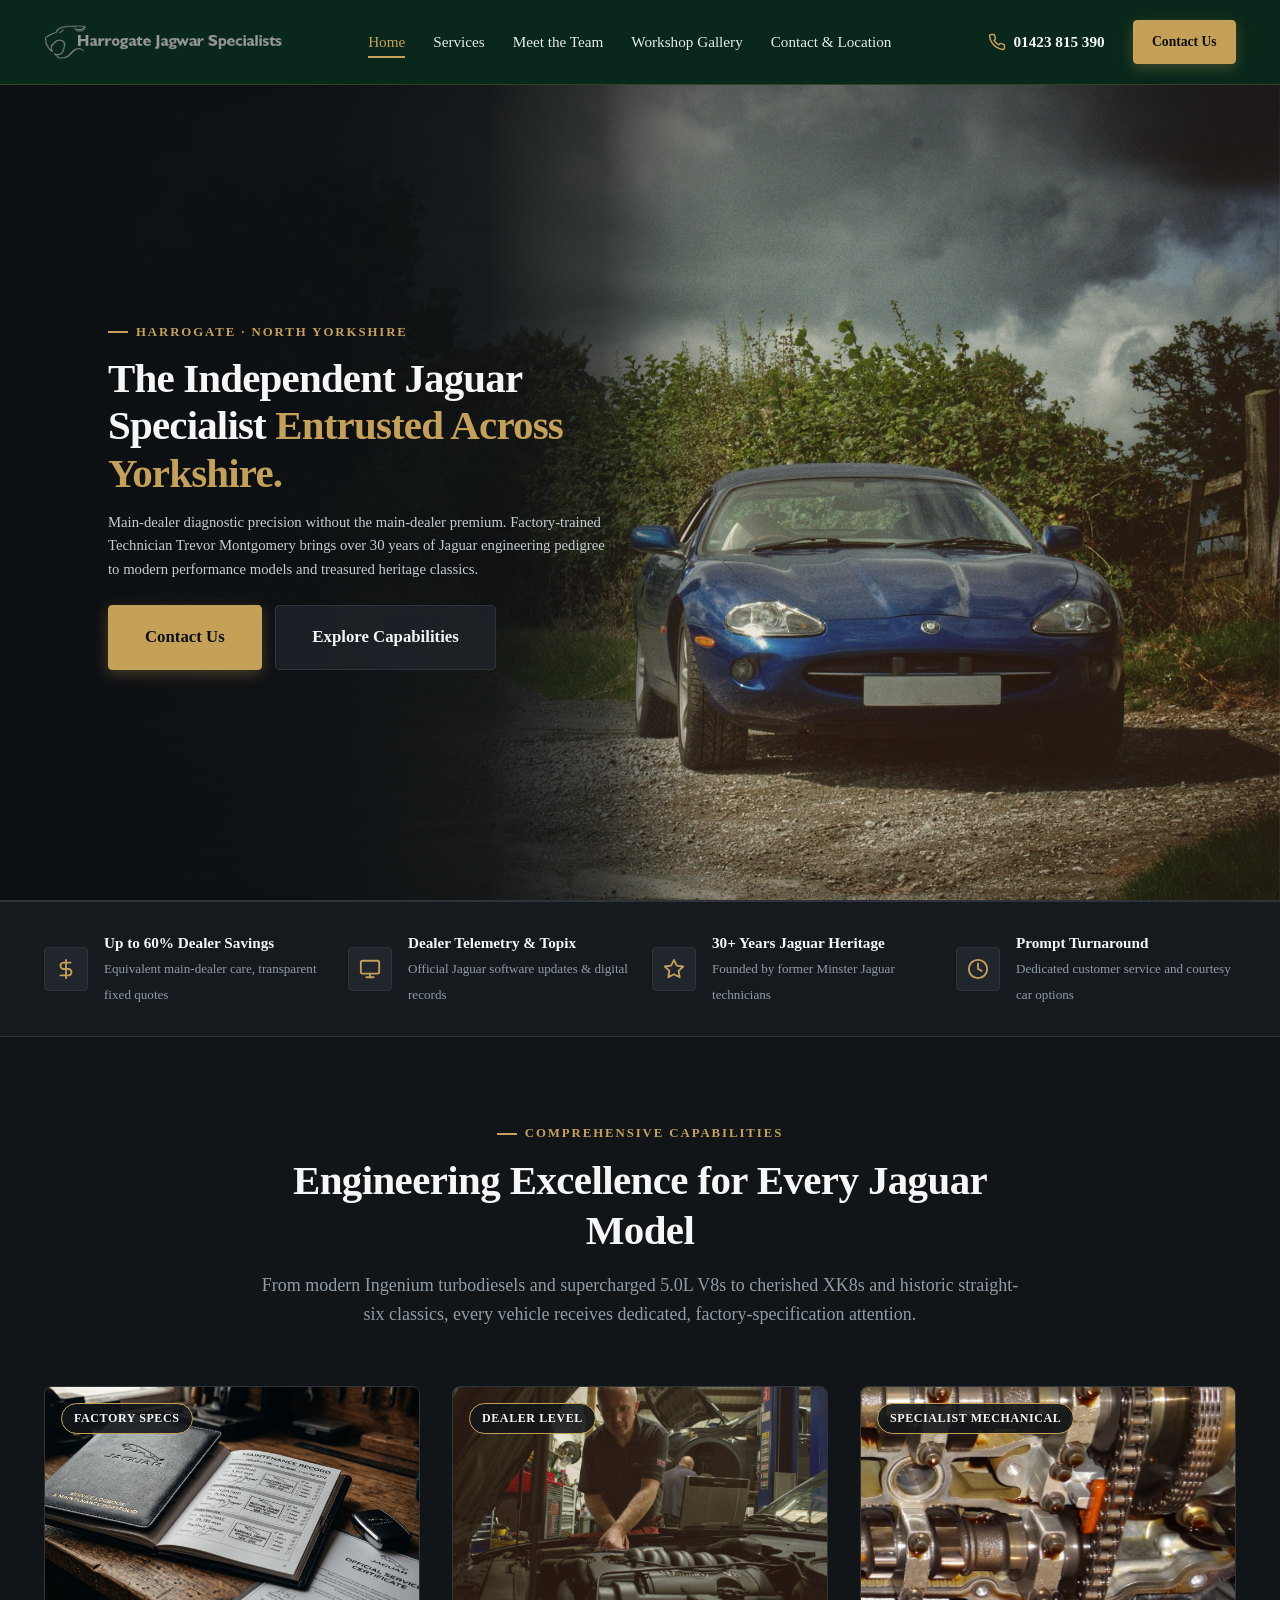
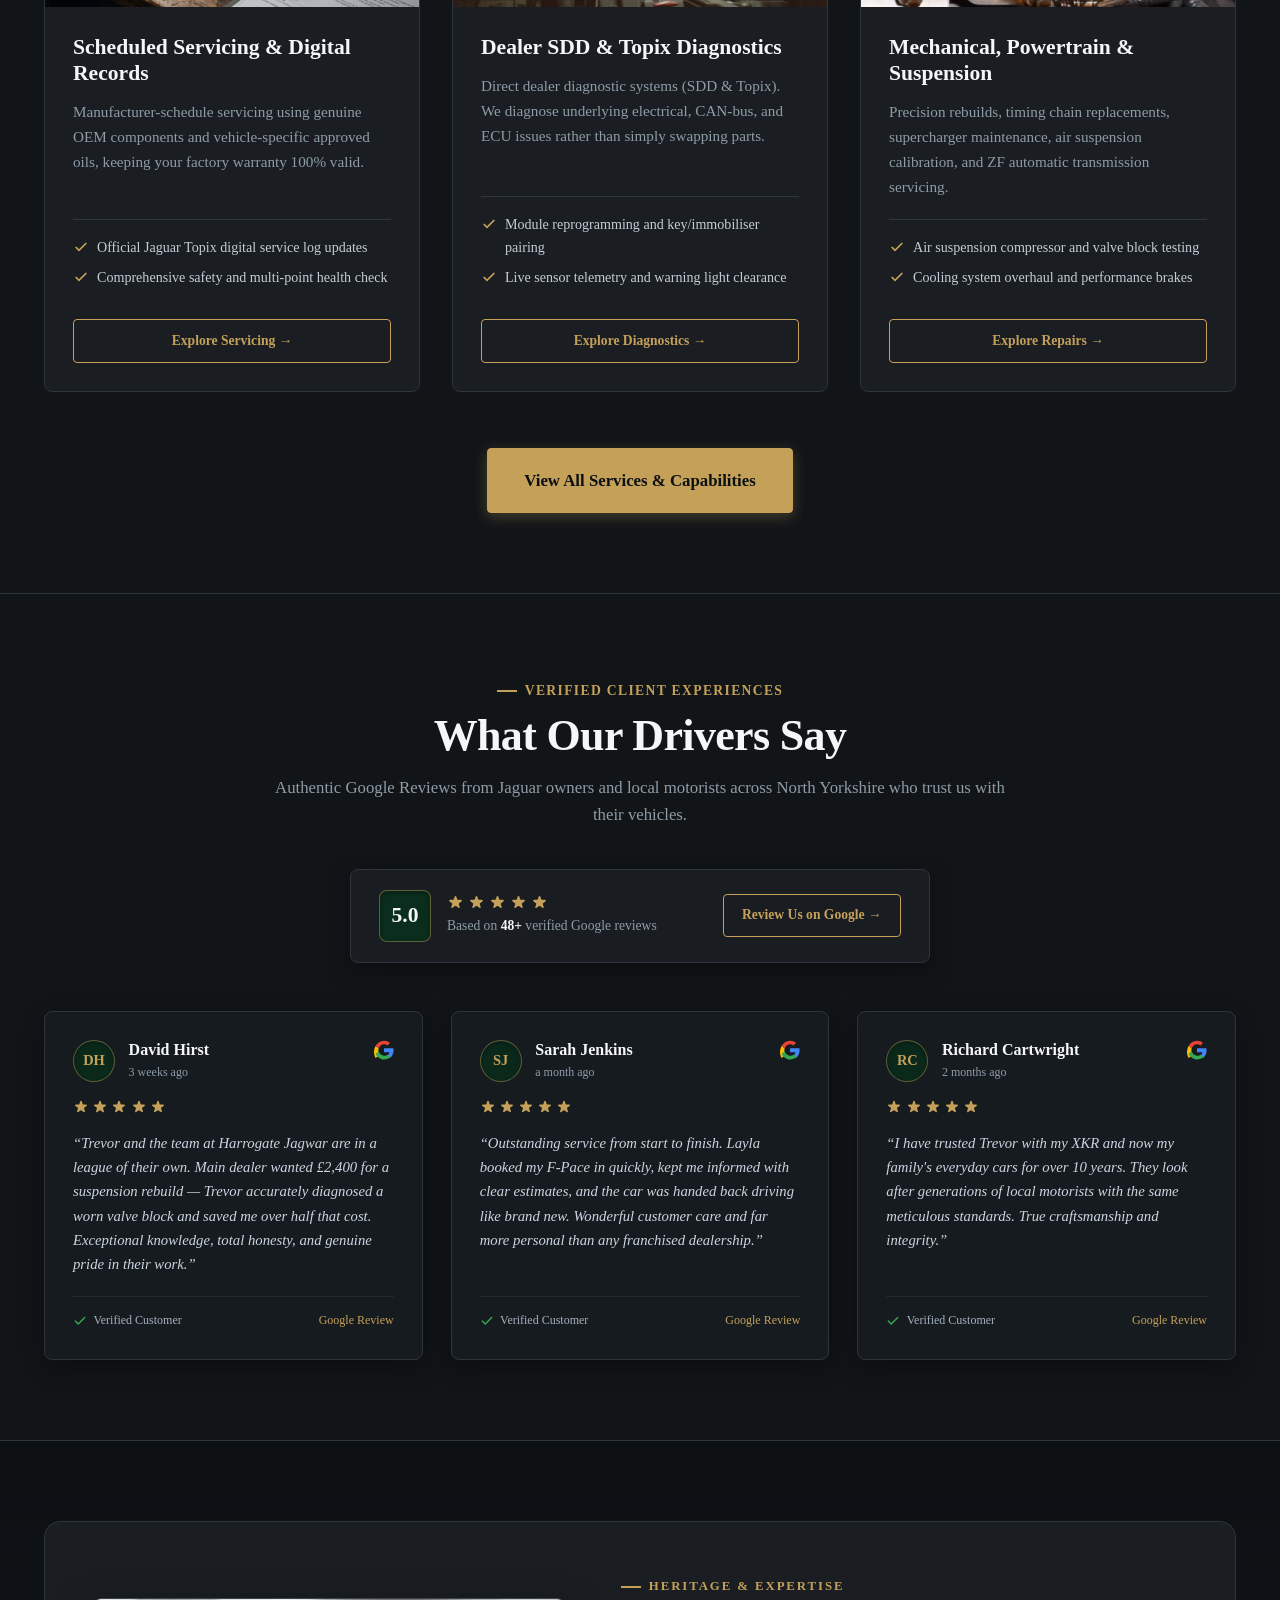
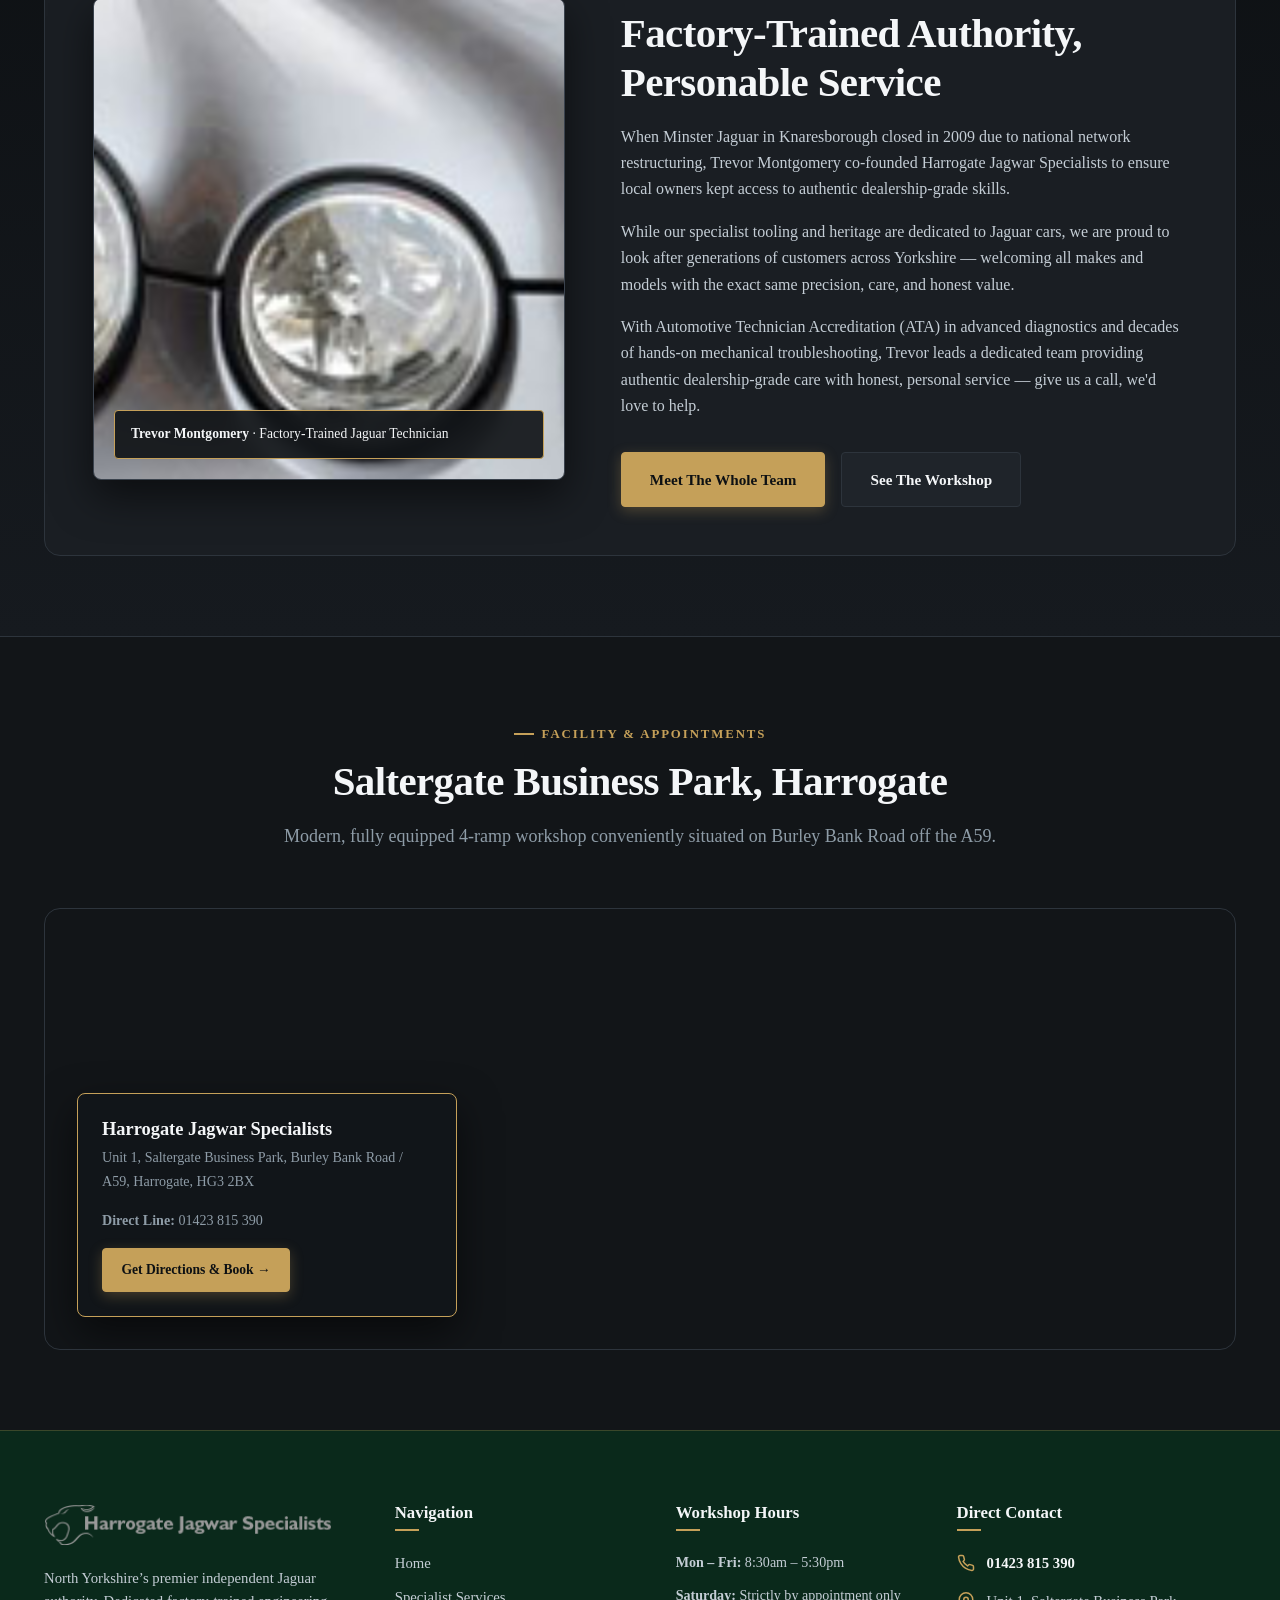
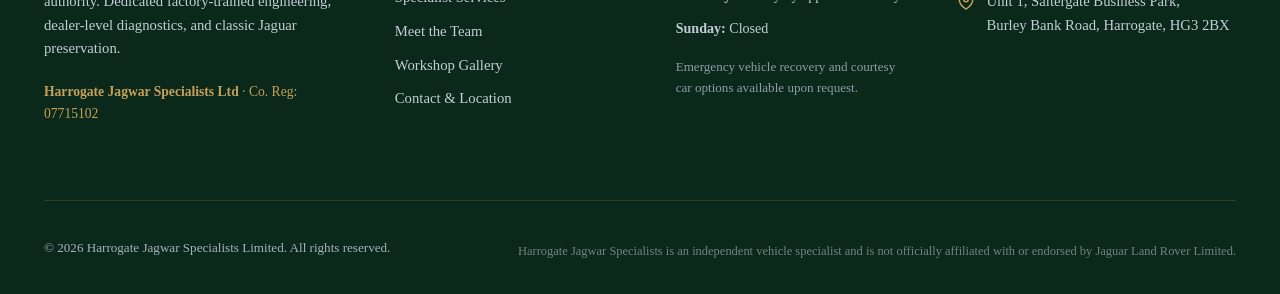
==== index.html @ 7acd46b4 "Install authentic Jaguar V8 timing assembly photograph and exclude from gallery" ====
<!DOCTYPE html>
<html lang="en">
<head>
  <meta charset="UTF-8">
  <meta name="viewport" content="width=device-width, initial-scale=1.0">
  <title>Harrogate Jagwar Specialists | Independent Jaguar Technicians</title>
  <meta name="description" content="North Yorkshire's leading independent Jaguar authority. Factory-trained Technician Trevor Montgomery offering dealer-level diagnostics, servicing, and classic preservation in Harrogate.">
  <meta name="keywords" content="Jaguar specialist Harrogate, Jaguar servicing North Yorkshire, Trevor Montgomery, Jaguar diagnostics SDD Topix, independent Jaguar garage">
  <link rel="icon" type="image/png" href="Images/favicon.png">

  <!-- OpenGraph / Social Meta -->
  <meta property="og:type" content="website">
  <meta property="og:title" content="Harrogate Jagwar Specialists | Independent Jaguar Technicians">
  <meta property="og:description" content="Main dealer precision without main dealer premiums. Factory-trained Jaguar Technician with over 30 years of engineering expertise.">
  <meta property="og:image" content="Images/Jagwar%20Hero%20Image.jpg">

  <!-- Google Fonts -->
  <link rel="preconnect" href="https://fonts.googleapis.com">
  <link rel="preconnect" href="https://fonts.gstatic.com" crossorigin>
  <link href="https://fonts.googleapis.com/css2?family=Playfair+Display:ital,wght@0,500;0,600;0,700;1,600&family=Plus+Jakarta+Sans:wght@400;500;600;700&display=swap" rel="stylesheet">

  <link rel="stylesheet" href="css/styles.css">


  <!-- Structured Data: LocalBusiness / AutoRepair -->
  <script type="application/ld+json">
  {
    "@context": "https://schema.org",
    "@type": "AutoRepair",
    "name": "Harrogate Jagwar Specialists",
    "image": "Images/logo.png",
    "telephone": "01423 815 390",
    "address": {
      "@type": "PostalAddress",
      "streetAddress": "Unit 1, Saltergate Business Park, Burley Bank Road",
      "addressLocality": "Harrogate",
      "addressRegion": "North Yorkshire",
      "postalCode": "HG3 2BX",
      "addressCountry": "GB"
    },
    "openingHoursSpecification": [
      {
        "@type": "OpeningHoursSpecification",
        "dayOfWeek": ["Monday", "Tuesday", "Wednesday", "Thursday", "Friday"],
        "opens": "08:30",
        "closes": "17:30"
      }
    ]
  }
  </script>
</head>
<body>

  <a href="#main-content" class="skip-link">Skip to main content</a>

  <!-- Sticky Header -->
  <header class="site-header">
    <div class="container header-inner">
      <a href="index.html" class="brand-logo" aria-label="Harrogate Jagwar Specialists Home">
        <img src="Images/logo.png" alt="Harrogate Jagwar Specialists">
      </a>

      <nav class="site-nav" id="site-nav" aria-label="Primary Navigation">
        <ul>
          <li><a href="index.html" class="nav-link active">Home</a></li>
          <li><a href="services.html" class="nav-link">Services</a></li>
          <li><a href="team.html" class="nav-link">Meet the Team</a></li>
          <li><a href="gallery.html" class="nav-link">Workshop Gallery</a></li>
          <li><a href="contact.html" class="nav-link">Contact &amp; Location</a></li>
        </ul>
      </nav>

      <div class="header-actions">
        <a href="tel:01423815390" class="btn-phone" aria-label="Call 01423 815 390">
          <svg viewBox="0 0 24 24" fill="none" stroke="currentColor" stroke-width="2" stroke-linecap="round" stroke-linejoin="round" aria-hidden="true"><path d="M22 16.92v3a2 2 0 0 1-2.18 2 19.79 19.79 0 0 1-8.63-3.07 19.5 19.5 0 0 1-6-6A19.79 19.79 0 0 1 2.08 4.18 2 2 0 0 1 4.06 2h3a2 2 0 0 1 2 1.72c.13.96.36 1.9.7 2.81a2 2 0 0 1-.45 2.11L8.09 9.91a16 16 0 0 0 6 6l1.27-1.27a2 2 0 0 1 2.11-.45c.91.34 1.85.57 2.81.7A2 2 0 0 1 22 16.92z"/></svg>
          <span>01423 815 390</span>
        </a>
        <a href="contact.html" class="btn btn-primary btn-sm">Contact Us</a>
        <button class="nav-toggle" id="nav-toggle" aria-label="Open navigation menu" aria-expanded="false" aria-controls="site-nav">
          <span></span><span></span><span></span>
        </button>
      </div>
    </div>
  </header>

  <main id="main-content">
    <!-- Hero Section -->
    <section class="hero">
      <div class="container hero-inner">
        <div class="hero-content">
          <p class="eyebrow">Harrogate &middot; North Yorkshire</p>
          <h1 class="hero-title">The Independent Jaguar Specialist <span>Entrusted Across Yorkshire.</span></h1>
          <p class="hero-sub">
            Main-dealer diagnostic precision without the main-dealer premium. Factory-trained Technician Trevor Montgomery brings over 30 years of Jaguar engineering pedigree to modern performance models and treasured heritage classics.
          </p>
          <div class="hero-ctas">
            <a href="contact.html" class="btn btn-primary btn-lg">Contact Us</a>
            <a href="services.html" class="btn btn-secondary btn-lg">Explore Capabilities</a>
          </div>
        </div>
      </div>
    </section>

    <!-- Trust Strip -->
    <section class="trust-strip">
      <div class="container">
        <div class="trust-grid">
          <div class="trust-item">
            <div class="trust-icon">
              <svg viewBox="0 0 24 24" fill="none" stroke="currentColor" stroke-width="2" stroke-linecap="round" stroke-linejoin="round"><path d="M12 2v20M17 5H9.5a3.5 3.5 0 0 0 0 7h5a3.5 3.5 0 0 1 0 7H6"/></svg>
            </div>
            <div class="trust-text">
              <strong>Up to 60% Dealer Savings</strong>
              <span>Equivalent main-dealer care, transparent fixed quotes</span>
            </div>
          </div>
          <div class="trust-item">
            <div class="trust-icon">
              <svg viewBox="0 0 24 24" fill="none" stroke="currentColor" stroke-width="2" stroke-linecap="round" stroke-linejoin="round"><rect x="2" y="3" width="20" height="14" rx="2" ry="2"/><line x1="8" y1="21" x2="16" y2="21"/><line x1="12" y1="17" x2="12" y2="21"/></svg>
            </div>
            <div class="trust-text">
              <strong>Dealer Telemetry &amp; Topix</strong>
              <span>Official Jaguar software updates &amp; digital records</span>
            </div>
          </div>
          <div class="trust-item">
            <div class="trust-icon">
              <svg viewBox="0 0 24 24" fill="none" stroke="currentColor" stroke-width="2" stroke-linecap="round" stroke-linejoin="round"><polygon points="12 2 15.09 8.26 22 9.27 17 14.14 18.18 21.02 12 17.77 5.82 21.02 7 14.14 2 9.27 8.91 8.26 12 2"/></svg>
            </div>
            <div class="trust-text">
              <strong>30+ Years Jaguar Heritage</strong>
              <span>Founded by former Minster Jaguar technicians</span>
            </div>
          </div>
          <div class="trust-item">
            <div class="trust-icon">
              <svg viewBox="0 0 24 24" fill="none" stroke="currentColor" stroke-width="2" stroke-linecap="round" stroke-linejoin="round"><circle cx="12" cy="12" r="10"/><polyline points="12 6 12 12 16 14"/></svg>
            </div>
            <div class="trust-text">
              <strong>Prompt Turnaround</strong>
              <span>Dedicated customer service and courtesy car options</span>
            </div>
          </div>
        </div>
      </div>
    </section>

    <!-- Services Overview Teaser -->
    <section class="section section--dark">
      <div class="container">
        <header class="section-head">
          <p class="eyebrow">Comprehensive Capabilities</p>
          <h2>Engineering Excellence for Every Jaguar Model</h2>
          <p class="section-intro">
            From modern Ingenium turbodiesels and supercharged 5.0L V8s to cherished XK8s and historic straight-six classics, every vehicle receives dedicated, factory-specification attention.
          </p>
        </header>

        <div class="services-grid">
          <article class="service-card">
            <div class="service-card-media">
              <img src="Images/scheduled-servicing.jpg" alt="Official Jaguar Service Logbook and Scheduled Maintenance Records" loading="lazy">
              <span class="service-tag">Factory Specs</span>
            </div>
            <div class="service-card-body">
              <h3>Scheduled Servicing &amp; Digital Records</h3>
              <p>Manufacturer-schedule servicing using genuine OEM components and vehicle-specific approved oils, keeping your factory warranty 100% valid.</p>
              <ul class="service-specs">
                <li><svg viewBox="0 0 24 24" fill="none" stroke="currentColor" stroke-width="2.5"><polyline points="20 6 9 17 4 12"/></svg> Official Jaguar Topix digital service log updates</li>
                <li><svg viewBox="0 0 24 24" fill="none" stroke="currentColor" stroke-width="2.5"><polyline points="20 6 9 17 4 12"/></svg> Comprehensive safety and multi-point health check</li>
              </ul>
              <a href="services.html" class="btn btn-outline-bronze btn-sm">Explore Servicing &rarr;</a>
            </div>
          </article>

          <article class="service-card">
            <div class="service-card-media">
              <img src="Images/Trevor%20bonnet%20working.jpeg" alt="Trevor Montgomery diagnosing a Jaguar under the bonnet" loading="lazy">
              <span class="service-tag">Dealer Level</span>
            </div>
            <div class="service-card-body">
              <h3>Dealer SDD &amp; Topix Diagnostics</h3>
              <p>Direct dealer diagnostic systems (SDD &amp; Topix). We diagnose underlying electrical, CAN-bus, and ECU issues rather than simply swapping parts.</p>
              <ul class="service-specs">
                <li><svg viewBox="0 0 24 24" fill="none" stroke="currentColor" stroke-width="2.5"><polyline points="20 6 9 17 4 12"/></svg> Module reprogramming and key/immobiliser pairing</li>
                <li><svg viewBox="0 0 24 24" fill="none" stroke="currentColor" stroke-width="2.5"><polyline points="20 6 9 17 4 12"/></svg> Live sensor telemetry and warning light clearance</li>
              </ul>
              <a href="services.html" class="btn btn-outline-bronze btn-sm">Explore Diagnostics &rarr;</a>
            </div>
          </article>

          <article class="service-card">
            <div class="service-card-media">
              <img src="Images/timing-chains.jpg" alt="Jaguar V8 camshafts, secondary timing chain and tensioner overhaul" loading="lazy">
              <span class="service-tag">Specialist Mechanical</span>
            </div>
            <div class="service-card-body">
              <h3>Mechanical, Powertrain &amp; Suspension</h3>
              <p>Precision rebuilds, timing chain replacements, supercharger maintenance, air suspension calibration, and ZF automatic transmission servicing.</p>
              <ul class="service-specs">
                <li><svg viewBox="0 0 24 24" fill="none" stroke="currentColor" stroke-width="2.5"><polyline points="20 6 9 17 4 12"/></svg> Air suspension compressor and valve block testing</li>
                <li><svg viewBox="0 0 24 24" fill="none" stroke="currentColor" stroke-width="2.5"><polyline points="20 6 9 17 4 12"/></svg> Cooling system overhaul and performance brakes</li>
              </ul>
              <a href="services.html" class="btn btn-outline-bronze btn-sm">Explore Repairs &rarr;</a>
            </div>
          </article>
        </div>

        <div style="text-align: center; margin-top: 3.5rem;">
          <a href="services.html" class="btn btn-primary btn-lg">View All Services &amp; Capabilities</a>
        </div>
      </div>
    </section>

    <!-- Google Reviews Testimonials Section -->
    <section class="section section--dark" id="testimonials" data-reviews-section style="border-top: 1px solid var(--color-charcoal-border);">
      <div class="container">
        <header class="section-head text-center" style="max-width: 760px; margin: 0 auto 2.5rem; text-align: center;">
          <p class="eyebrow" style="color: var(--color-bronze); text-transform: uppercase; font-size: 0.85rem; letter-spacing: 0.1em; margin-bottom: 0.5rem;">Verified Client Experiences</p>
          <h2 style="font-size: clamp(2rem, 3.5vw, 2.75rem); color: var(--color-parchment); margin-bottom: 0.75rem;">What Our Drivers Say</h2>
          <p class="section-intro" style="color: var(--color-muted-text); font-size: 1.05rem; line-height: 1.6; margin: 0 auto;">
            Authentic Google Reviews from Jaguar owners and local motorists across North Yorkshire who trust us with their vehicles.
          </p>
        </header>

        <!-- Google Overall Rating Summary Badge -->
        <div class="reviews-summary-badge">
          <div class="reviews-summary-left">
            <div class="reviews-rating-value">
              5.0
            </div>
            <div class="reviews-summary-details">
              <div class="reviews-header-stars">
                <svg class="reviews-star-icon" viewBox="0 0 20 20" aria-hidden="true"><path d="M9.049 2.927c.3-.921 1.603-.921 1.902 0l1.07 3.292a1 1 0 00.95.69h3.462c.969 0 1.371 1.24.588 1.81l-2.8 2.034a1 1 0 00-.364 1.118l1.07 3.292c.3.921-.755 1.688-1.54 1.118l-2.8-2.034a1 1 0 00-1.175 0l-2.8 2.034c-.784.57-1.838-.197-1.539-1.118l1.07-3.292a1 1 0 00-.364-1.118L2.98 8.72c-.783-.57-.38-1.81.588-1.81h3.461a1 1 0 00.951-.69l1.07-3.292z"/></svg>
                <svg class="reviews-star-icon" viewBox="0 0 20 20" aria-hidden="true"><path d="M9.049 2.927c.3-.921 1.603-.921 1.902 0l1.07 3.292a1 1 0 00.95.69h3.462c.969 0 1.371 1.24.588 1.81l-2.8 2.034a1 1 0 00-.364 1.118l1.07 3.292c.3.921-.755 1.688-1.54 1.118l-2.8-2.034a1 1 0 00-1.175 0l-2.8 2.034c-.784.57-1.838-.197-1.539-1.118l1.07-3.292a1 1 0 00-.364-1.118L2.98 8.72c-.783-.57-.38-1.81.588-1.81h3.461a1 1 0 00.951-.69l1.07-3.292z"/></svg>
                <svg class="reviews-star-icon" viewBox="0 0 20 20" aria-hidden="true"><path d="M9.049 2.927c.3-.921 1.603-.921 1.902 0l1.07 3.292a1 1 0 00.95.69h3.462c.969 0 1.371 1.24.588 1.81l-2.8 2.034a1 1 0 00-.364 1.118l1.07 3.292c.3.921-.755 1.688-1.54 1.118l-2.8-2.034a1 1 0 00-1.175 0l-2.8 2.034c-.784.57-1.838-.197-1.539-1.118l1.07-3.292a1 1 0 00-.364-1.118L2.98 8.72c-.783-.57-.38-1.81.588-1.81h3.461a1 1 0 00.951-.69l1.07-3.292z"/></svg>
                <svg class="reviews-star-icon" viewBox="0 0 20 20" aria-hidden="true"><path d="M9.049 2.927c.3-.921 1.603-.921 1.902 0l1.07 3.292a1 1 0 00.95.69h3.462c.969 0 1.371 1.24.588 1.81l-2.8 2.034a1 1 0 00-.364 1.118l1.07 3.292c.3.921-.755 1.688-1.54 1.118l-2.8-2.034a1 1 0 00-1.175 0l-2.8 2.034c-.784.57-1.838-.197-1.539-1.118l1.07-3.292a1 1 0 00-.364-1.118L2.98 8.72c-.783-.57-.38-1.81.588-1.81h3.461a1 1 0 00.951-.69l1.07-3.292z"/></svg>
                <svg class="reviews-star-icon" viewBox="0 0 20 20" aria-hidden="true"><path d="M9.049 2.927c.3-.921 1.603-.921 1.902 0l1.07 3.292a1 1 0 00.95.69h3.462c.969 0 1.371 1.24.588 1.81l-2.8 2.034a1 1 0 00-.364 1.118l1.07 3.292c.3.921-.755 1.688-1.54 1.118l-2.8-2.034a1 1 0 00-1.175 0l-2.8 2.034c-.784.57-1.838-.197-1.539-1.118l1.07-3.292a1 1 0 00-.364-1.118L2.98 8.72c-.783-.57-.38-1.81.588-1.81h3.461a1 1 0 00.951-.69l1.07-3.292z"/></svg>
              </div>
              <p class="reviews-summary-text">
                Based on <strong class="reviews-total-count">48+</strong> verified Google reviews
              </p>
            </div>
          </div>
          <a href="https://maps.google.com/?q=Harrogate+Jagwar+Specialists+HG3+2BX" target="_blank" rel="noopener noreferrer" class="btn btn-outline-bronze btn-sm reviews-place-link">
            Review Us on Google &rarr;
          </a>
        </div>

        <!-- Responsive Card Grid: 1 col mobile, 2 cols tablet, 3 cols desktop -->
        <div class="reviews-cards-grid">
          <!-- Card 1 -->
          <article class="review-card">
            <div>
              <div class="review-card-top">
                <div class="review-author-info">
                  <div class="review-avatar">DH</div>
                  <div>
                    <h4 class="review-author-name">David Hirst</h4>
                    <p class="review-date">3 weeks ago</p>
                  </div>
                </div>
                <div class="review-google-badge" title="Verified Google Review">
                  <svg viewBox="0 0 24 24" aria-hidden="true">
                    <path fill="#EA4335" d="M12 5c1.6 0 3 .6 4.1 1.7l3.1-3.1C17.3 1.8 14.8 1 12 1 7.5 1 3.7 3.6 1.9 7.3l3.7 2.9C6.5 7.3 9 5 12 5z"/>
                    <path fill="#4285F4" d="M23.5 12.3c0-.8-.1-1.6-.2-2.3H12v4.6h6.5c-.3 1.5-1.1 2.8-2.4 3.7l3.7 2.9c2.2-2 3.7-5 3.7-8.9z"/>
                    <path fill="#FBBC05" d="M5.6 14.8c-.2-.7-.4-1.5-.4-2.3 0-.8.2-1.6.4-2.3L1.9 7.3C.7 9.7 0 12 0 14.5s.7 4.8 1.9 7.2l3.7-2.9z"/>
                    <path fill="#34A853" d="M12 23.5c3.2 0 6-1.1 8-3l-3.7-2.9c-1.1.7-2.5 1.2-4.3 1.2-3 0-5.5-2.3-6.4-5.2L1.9 16.5C3.7 20.2 7.5 23.5 12 23.5z"/>
                  </svg>
                </div>
              </div>
              <div class="review-card-stars" aria-label="5 out of 5 stars">
                <svg class="reviews-star-icon" viewBox="0 0 20 20" aria-hidden="true"><path d="M9.049 2.927c.3-.921 1.603-.921 1.902 0l1.07 3.292a1 1 0 00.95.69h3.462c.969 0 1.371 1.24.588 1.81l-2.8 2.034a1 1 0 00-.364 1.118l1.07 3.292c.3.921-.755 1.688-1.54 1.118l-2.8-2.034a1 1 0 00-1.175 0l-2.8 2.034c-.784.57-1.838-.197-1.539-1.118l1.07-3.292a1 1 0 00-.364-1.118L2.98 8.72c-.783-.57-.38-1.81.588-1.81h3.461a1 1 0 00.951-.69l1.07-3.292z"/></svg>
                <svg class="reviews-star-icon" viewBox="0 0 20 20" aria-hidden="true"><path d="M9.049 2.927c.3-.921 1.603-.921 1.902 0l1.07 3.292a1 1 0 00.95.69h3.462c.969 0 1.371 1.24.588 1.81l-2.8 2.034a1 1 0 00-.364 1.118l1.07 3.292c.3.921-.755 1.688-1.54 1.118l-2.8-2.034a1 1 0 00-1.175 0l-2.8 2.034c-.784.57-1.838-.197-1.539-1.118l1.07-3.292a1 1 0 00-.364-1.118L2.98 8.72c-.783-.57-.38-1.81.588-1.81h3.461a1 1 0 00.951-.69l1.07-3.292z"/></svg>
                <svg class="reviews-star-icon" viewBox="0 0 20 20" aria-hidden="true"><path d="M9.049 2.927c.3-.921 1.603-.921 1.902 0l1.07 3.292a1 1 0 00.95.69h3.462c.969 0 1.371 1.24.588 1.81l-2.8 2.034a1 1 0 00-.364 1.118l1.07 3.292c.3.921-.755 1.688-1.54 1.118l-2.8-2.034a1 1 0 00-1.175 0l-2.8 2.034c-.784.57-1.838-.197-1.539-1.118l1.07-3.292a1 1 0 00-.364-1.118L2.98 8.72c-.783-.57-.38-1.81.588-1.81h3.461a1 1 0 00.951-.69l1.07-3.292z"/></svg>
                <svg class="reviews-star-icon" viewBox="0 0 20 20" aria-hidden="true"><path d="M9.049 2.927c.3-.921 1.603-.921 1.902 0l1.07 3.292a1 1 0 00.95.69h3.462c.969 0 1.371 1.24.588 1.81l-2.8 2.034a1 1 0 00-.364 1.118l1.07 3.292c.3.921-.755 1.688-1.54 1.118l-2.8-2.034a1 1 0 00-1.175 0l-2.8 2.034c-.784.57-1.838-.197-1.539-1.118l1.07-3.292a1 1 0 00-.364-1.118L2.98 8.72c-.783-.57-.38-1.81.588-1.81h3.461a1 1 0 00.951-.69l1.07-3.292z"/></svg>
                <svg class="reviews-star-icon" viewBox="0 0 20 20" aria-hidden="true"><path d="M9.049 2.927c.3-.921 1.603-.921 1.902 0l1.07 3.292a1 1 0 00.95.69h3.462c.969 0 1.371 1.24.588 1.81l-2.8 2.034a1 1 0 00-.364 1.118l1.07 3.292c.3.921-.755 1.688-1.54 1.118l-2.8-2.034a1 1 0 00-1.175 0l-2.8 2.034c-.784.57-1.838-.197-1.539-1.118l1.07-3.292a1 1 0 00-.364-1.118L2.98 8.72c-.783-.57-.38-1.81.588-1.81h3.461a1 1 0 00.951-.69l1.07-3.292z"/></svg>
              </div>
              <p class="review-text">
                &ldquo;Trevor and the team at Harrogate Jagwar are in a league of their own. Main dealer wanted &pound;2,400 for a suspension rebuild &mdash; Trevor accurately diagnosed a worn valve block and saved me over half that cost. Exceptional knowledge, total honesty, and genuine pride in their work.&rdquo;
              </p>
            </div>
            <div class="review-card-footer">
              <span class="review-verified-badge">
                <svg viewBox="0 0 24 24" fill="none" stroke="currentColor" aria-hidden="true"><polyline points="20 6 9 17 4 12" stroke-width="2.5" stroke-linecap="round" stroke-linejoin="round"/></svg>
                Verified Customer
              </span>
              <span class="review-source-tag">Google Review</span>
            </div>
          </article>

          <!-- Card 2 -->
          <article class="review-card">
            <div>
              <div class="review-card-top">
                <div class="review-author-info">
                  <div class="review-avatar">SJ</div>
                  <div>
                    <h4 class="review-author-name">Sarah Jenkins</h4>
                    <p class="review-date">a month ago</p>
                  </div>
                </div>
                <div class="review-google-badge" title="Verified Google Review">
                  <svg viewBox="0 0 24 24" aria-hidden="true">
                    <path fill="#EA4335" d="M12 5c1.6 0 3 .6 4.1 1.7l3.1-3.1C17.3 1.8 14.8 1 12 1 7.5 1 3.7 3.6 1.9 7.3l3.7 2.9C6.5 7.3 9 5 12 5z"/>
                    <path fill="#4285F4" d="M23.5 12.3c0-.8-.1-1.6-.2-2.3H12v4.6h6.5c-.3 1.5-1.1 2.8-2.4 3.7l3.7 2.9c2.2-2 3.7-5 3.7-8.9z"/>
                    <path fill="#FBBC05" d="M5.6 14.8c-.2-.7-.4-1.5-.4-2.3 0-.8.2-1.6.4-2.3L1.9 7.3C.7 9.7 0 12 0 14.5s.7 4.8 1.9 7.2l3.7-2.9z"/>
                    <path fill="#34A853" d="M12 23.5c3.2 0 6-1.1 8-3l-3.7-2.9c-1.1.7-2.5 1.2-4.3 1.2-3 0-5.5-2.3-6.4-5.2L1.9 16.5C3.7 20.2 7.5 23.5 12 23.5z"/>
                  </svg>
                </div>
              </div>
              <div class="review-card-stars" aria-label="5 out of 5 stars">
                <svg class="reviews-star-icon" viewBox="0 0 20 20" aria-hidden="true"><path d="M9.049 2.927c.3-.921 1.603-.921 1.902 0l1.07 3.292a1 1 0 00.95.69h3.462c.969 0 1.371 1.24.588 1.81l-2.8 2.034a1 1 0 00-.364 1.118l1.07 3.292c.3.921-.755 1.688-1.54 1.118l-2.8-2.034a1 1 0 00-1.175 0l-2.8 2.034c-.784.57-1.838-.197-1.539-1.118l1.07-3.292a1 1 0 00-.364-1.118L2.98 8.72c-.783-.57-.38-1.81.588-1.81h3.461a1 1 0 00.951-.69l1.07-3.292z"/></svg>
                <svg class="reviews-star-icon" viewBox="0 0 20 20" aria-hidden="true"><path d="M9.049 2.927c.3-.921 1.603-.921 1.902 0l1.07 3.292a1 1 0 00.95.69h3.462c.969 0 1.371 1.24.588 1.81l-2.8 2.034a1 1 0 00-.364 1.118l1.07 3.292c.3.921-.755 1.688-1.54 1.118l-2.8-2.034a1 1 0 00-1.175 0l-2.8 2.034c-.784.57-1.838-.197-1.539-1.118l1.07-3.292a1 1 0 00-.364-1.118L2.98 8.72c-.783-.57-.38-1.81.588-1.81h3.461a1 1 0 00.951-.69l1.07-3.292z"/></svg>
                <svg class="reviews-star-icon" viewBox="0 0 20 20" aria-hidden="true"><path d="M9.049 2.927c.3-.921 1.603-.921 1.902 0l1.07 3.292a1 1 0 00.95.69h3.462c.969 0 1.371 1.24.588 1.81l-2.8 2.034a1 1 0 00-.364 1.118l1.07 3.292c.3.921-.755 1.688-1.54 1.118l-2.8-2.034a1 1 0 00-1.175 0l-2.8 2.034c-.784.57-1.838-.197-1.539-1.118l1.07-3.292a1 1 0 00-.364-1.118L2.98 8.72c-.783-.57-.38-1.81.588-1.81h3.461a1 1 0 00.951-.69l1.07-3.292z"/></svg>
                <svg class="reviews-star-icon" viewBox="0 0 20 20" aria-hidden="true"><path d="M9.049 2.927c.3-.921 1.603-.921 1.902 0l1.07 3.292a1 1 0 00.95.69h3.462c.969 0 1.371 1.24.588 1.81l-2.8 2.034a1 1 0 00-.364 1.118l1.07 3.292c.3.921-.755 1.688-1.54 1.118l-2.8-2.034a1 1 0 00-1.175 0l-2.8 2.034c-.784.57-1.838-.197-1.539-1.118l1.07-3.292a1 1 0 00-.364-1.118L2.98 8.72c-.783-.57-.38-1.81.588-1.81h3.461a1 1 0 00.951-.69l1.07-3.292z"/></svg>
                <svg class="reviews-star-icon" viewBox="0 0 20 20" aria-hidden="true"><path d="M9.049 2.927c.3-.921 1.603-.921 1.902 0l1.07 3.292a1 1 0 00.95.69h3.462c.969 0 1.371 1.24.588 1.81l-2.8 2.034a1 1 0 00-.364 1.118l1.07 3.292c.3.921-.755 1.688-1.54 1.118l-2.8-2.034a1 1 0 00-1.175 0l-2.8 2.034c-.784.57-1.838-.197-1.539-1.118l1.07-3.292a1 1 0 00-.364-1.118L2.98 8.72c-.783-.57-.38-1.81.588-1.81h3.461a1 1 0 00.951-.69l1.07-3.292z"/></svg>
              </div>
              <p class="review-text">
                &ldquo;Outstanding service from start to finish. Layla booked my F-Pace in quickly, kept me informed with clear estimates, and the car was handed back driving like brand new. Wonderful customer care and far more personal than any franchised dealership.&rdquo;
              </p>
            </div>
            <div class="review-card-footer">
              <span class="review-verified-badge">
                <svg viewBox="0 0 24 24" fill="none" stroke="currentColor" aria-hidden="true"><polyline points="20 6 9 17 4 12" stroke-width="2.5" stroke-linecap="round" stroke-linejoin="round"/></svg>
                Verified Customer
              </span>
              <span class="review-source-tag">Google Review</span>
            </div>
          </article>

          <!-- Card 3 -->
          <article class="review-card">
            <div>
              <div class="review-card-top">
                <div class="review-author-info">
                  <div class="review-avatar">RC</div>
                  <div>
                    <h4 class="review-author-name">Richard Cartwright</h4>
                    <p class="review-date">2 months ago</p>
                  </div>
                </div>
                <div class="review-google-badge" title="Verified Google Review">
                  <svg viewBox="0 0 24 24" aria-hidden="true">
                    <path fill="#EA4335" d="M12 5c1.6 0 3 .6 4.1 1.7l3.1-3.1C17.3 1.8 14.8 1 12 1 7.5 1 3.7 3.6 1.9 7.3l3.7 2.9C6.5 7.3 9 5 12 5z"/>
                    <path fill="#4285F4" d="M23.5 12.3c0-.8-.1-1.6-.2-2.3H12v4.6h6.5c-.3 1.5-1.1 2.8-2.4 3.7l3.7 2.9c2.2-2 3.7-5 3.7-8.9z"/>
                    <path fill="#FBBC05" d="M5.6 14.8c-.2-.7-.4-1.5-.4-2.3 0-.8.2-1.6.4-2.3L1.9 7.3C.7 9.7 0 12 0 14.5s.7 4.8 1.9 7.2l3.7-2.9z"/>
                    <path fill="#34A853" d="M12 23.5c3.2 0 6-1.1 8-3l-3.7-2.9c-1.1.7-2.5 1.2-4.3 1.2-3 0-5.5-2.3-6.4-5.2L1.9 16.5C3.7 20.2 7.5 23.5 12 23.5z"/>
                  </svg>
                </div>
              </div>
              <div class="review-card-stars" aria-label="5 out of 5 stars">
                <svg class="reviews-star-icon" viewBox="0 0 20 20" aria-hidden="true"><path d="M9.049 2.927c.3-.921 1.603-.921 1.902 0l1.07 3.292a1 1 0 00.95.69h3.462c.969 0 1.371 1.24.588 1.81l-2.8 2.034a1 1 0 00-.364 1.118l1.07 3.292c.3.921-.755 1.688-1.54 1.118l-2.8-2.034a1 1 0 00-1.175 0l-2.8 2.034c-.784.57-1.838-.197-1.539-1.118l1.07-3.292a1 1 0 00-.364-1.118L2.98 8.72c-.783-.57-.38-1.81.588-1.81h3.461a1 1 0 00.951-.69l1.07-3.292z"/></svg>
                <svg class="reviews-star-icon" viewBox="0 0 20 20" aria-hidden="true"><path d="M9.049 2.927c.3-.921 1.603-.921 1.902 0l1.07 3.292a1 1 0 00.95.69h3.462c.969 0 1.371 1.24.588 1.81l-2.8 2.034a1 1 0 00-.364 1.118l1.07 3.292c.3.921-.755 1.688-1.54 1.118l-2.8-2.034a1 1 0 00-1.175 0l-2.8 2.034c-.784.57-1.838-.197-1.539-1.118l1.07-3.292a1 1 0 00-.364-1.118L2.98 8.72c-.783-.57-.38-1.81.588-1.81h3.461a1 1 0 00.951-.69l1.07-3.292z"/></svg>
                <svg class="reviews-star-icon" viewBox="0 0 20 20" aria-hidden="true"><path d="M9.049 2.927c.3-.921 1.603-.921 1.902 0l1.07 3.292a1 1 0 00.95.69h3.462c.969 0 1.371 1.24.588 1.81l-2.8 2.034a1 1 0 00-.364 1.118l1.07 3.292c.3.921-.755 1.688-1.54 1.118l-2.8-2.034a1 1 0 00-1.175 0l-2.8 2.034c-.784.57-1.838-.197-1.539-1.118l1.07-3.292a1 1 0 00-.364-1.118L2.98 8.72c-.783-.57-.38-1.81.588-1.81h3.461a1 1 0 00.951-.69l1.07-3.292z"/></svg>
                <svg class="reviews-star-icon" viewBox="0 0 20 20" aria-hidden="true"><path d="M9.049 2.927c.3-.921 1.603-.921 1.902 0l1.07 3.292a1 1 0 00.95.69h3.462c.969 0 1.371 1.24.588 1.81l-2.8 2.034a1 1 0 00-.364 1.118l1.07 3.292c.3.921-.755 1.688-1.54 1.118l-2.8-2.034a1 1 0 00-1.175 0l-2.8 2.034c-.784.57-1.838-.197-1.539-1.118l1.07-3.292a1 1 0 00-.364-1.118L2.98 8.72c-.783-.57-.38-1.81.588-1.81h3.461a1 1 0 00.951-.69l1.07-3.292z"/></svg>
                <svg class="reviews-star-icon" viewBox="0 0 20 20" aria-hidden="true"><path d="M9.049 2.927c.3-.921 1.603-.921 1.902 0l1.07 3.292a1 1 0 00.95.69h3.462c.969 0 1.371 1.24.588 1.81l-2.8 2.034a1 1 0 00-.364 1.118l1.07 3.292c.3.921-.755 1.688-1.54 1.118l-2.8-2.034a1 1 0 00-1.175 0l-2.8 2.034c-.784.57-1.838-.197-1.539-1.118l1.07-3.292a1 1 0 00-.364-1.118L2.98 8.72c-.783-.57-.38-1.81.588-1.81h3.461a1 1 0 00.951-.69l1.07-3.292z"/></svg>
              </div>
              <p class="review-text">
                &ldquo;I have trusted Trevor with my XKR and now my family's everyday cars for over 10 years. They look after generations of local motorists with the same meticulous standards. True craftsmanship and integrity.&rdquo;
              </p>
            </div>
            <div class="review-card-footer">
              <span class="review-verified-badge">
                <svg viewBox="0 0 24 24" fill="none" stroke="currentColor" aria-hidden="true"><polyline points="20 6 9 17 4 12" stroke-width="2.5" stroke-linecap="round" stroke-linejoin="round"/></svg>
                Verified Customer
              </span>
              <span class="review-source-tag">Google Review</span>
            </div>
          </article>
        </div>
      </div>
    </section>

    <!-- Technician Showcase -->
    <section class="section section--featured">
      <div class="container">
        <div class="team-lead-showcase" style="margin-bottom: 0;">
          <div class="team-lead-media">
            <img src="Images/teaser-about.jpg" alt="Trevor Montgomery working on a Jaguar at Harrogate Jagwar Specialists">
            <div class="team-lead-badge">
              <strong>Trevor Montgomery</strong> &middot; Factory-Trained Jaguar Technician
            </div>
          </div>
          <div class="team-lead-copy">
            <p class="eyebrow">Heritage &amp; Expertise</p>
            <h2>Factory-Trained Authority, Personable Service</h2>
            <p>
              When Minster Jaguar in Knaresborough closed in 2009 due to national network restructuring, Trevor Montgomery co-founded Harrogate Jagwar Specialists to ensure local owners kept access to authentic dealership-grade skills.
            </p>
            <p>
              While our specialist tooling and heritage are dedicated to Jaguar cars, we are proud to look after generations of customers across Yorkshire &mdash; welcoming all makes and models with the exact same precision, care, and honest value.
            </p>
            <p>
              With Automotive Technician Accreditation (ATA) in advanced diagnostics and decades of hands-on mechanical troubleshooting, Trevor leads a dedicated team providing authentic dealership-grade care with honest, personal service &mdash; give us a call, we'd love to help.
            </p>
            <div style="display: flex; gap: 1rem; margin-top: 2rem; flex-wrap: wrap;">
              <a href="team.html" class="btn btn-primary">Meet The Whole Team</a>
              <a href="gallery.html" class="btn btn-secondary">See The Workshop</a>
            </div>
          </div>
        </div>
      </div>
    </section>

    <!-- Location & Quick Contact Hub -->
    <section class="section section--dark">
      <div class="container">
        <header class="section-head">
          <p class="eyebrow">Facility &amp; Appointments</p>
          <h2>Saltergate Business Park, Harrogate</h2>
          <p class="section-intro">
            Modern, fully equipped 4-ramp workshop conveniently situated on Burley Bank Road off the A59.
          </p>
        </header>

        <div class="map-container">
          <iframe 
            src="https://maps.google.com/maps?q=Harrogate+Jagwar+Specialists,+Unit+1+Saltergate+Business+Park,+Burley+Bank+Road,+Harrogate+HG3+2BX&amp;t=&amp;z=15&amp;ie=UTF8&amp;iwloc=&amp;output=embed"
            width="100%"
            height="440"
            style="border:0;"
            allowfullscreen=""
            loading="lazy"
            referrerpolicy="no-referrer-when-downgrade"
            title="Harrogate Jagwar Specialists Location Map">
          </iframe>
          <div class="map-badge-overlay">
            <h4>Harrogate Jagwar Specialists</h4>
            <p>Unit 1, Saltergate Business Park, Burley Bank Road / A59, Harrogate, HG3 2BX</p>
            <p><strong>Direct Line:</strong> 01423 815 390</p>
            <a href="contact.html" class="btn btn-primary btn-sm">Get Directions &amp; Book &rarr;</a>
          </div>
        </div>
      </div>
    </section>
  </main>

  <!-- Site Footer -->
  <footer class="site-footer">
    <div class="container">
      <div class="footer-grid">
        <div class="footer-brand">
          <a href="index.html">
            <img src="Images/logo.png" alt="Harrogate Jagwar Specialists">
          </a>
          <p>
            North Yorkshire’s premier independent Jaguar authority. Dedicated factory-trained engineering, dealer-level diagnostics, and classic Jaguar preservation.
          </p>
          <p style="font-size: 0.85rem; color: var(--color-bronze);">
            <strong>Harrogate Jagwar Specialists Ltd</strong> &middot; Co. Reg: 07715102
          </p>
        </div>

        <div class="footer-col">
          <h4>Navigation</h4>
          <ul class="footer-links">
            <li><a href="index.html">Home</a></li>
            <li><a href="services.html">Specialist Services</a></li>
            <li><a href="team.html">Meet the Team</a></li>
            <li><a href="gallery.html">Workshop Gallery</a></li>
            <li><a href="contact.html">Contact &amp; Location</a></li>
          </ul>
        </div>

        <div class="footer-col">
          <h4>Workshop Hours</h4>
          <ul class="footer-links" style="font-size: 0.88rem;">
            <li><strong>Mon &ndash; Fri:</strong> 8:30am &ndash; 5:30pm</li>
            <li><strong>Saturday:</strong> Strictly by appointment only</li>
            <li><strong>Sunday:</strong> Closed</li>
          </ul>
          <p style="margin-top: 1rem; font-size: 0.82rem; color: var(--color-muted-text);">
            Emergency vehicle recovery and courtesy car options available upon request.
          </p>
        </div>

        <div class="footer-col">
          <h4>Direct Contact</h4>
          <div class="footer-contact-item">
            <svg viewBox="0 0 24 24" fill="none" stroke="currentColor" stroke-width="2" stroke-linecap="round" stroke-linejoin="round" aria-hidden="true"><path d="M22 16.92v3a2 2 0 0 1-2.18 2 19.79 19.79 0 0 1-8.63-3.07 19.5 19.5 0 0 1-6-6A19.79 19.79 0 0 1 2.08 4.18 2 2 0 0 1 4.06 2h3a2 2 0 0 1 2 1.72c.13.96.36 1.9.7 2.81a2 2 0 0 1-.45 2.11L8.09 9.91a16 16 0 0 0 6 6l1.27-1.27a2 2 0 0 1 2.11-.45c.91.34 1.85.57 2.81.7A2 2 0 0 1 22 16.92z"/></svg>
            <div>
              <a href="tel:01423815390" style="font-weight: 700; color: var(--color-parchment);">01423 815 390</a>
            </div>
          </div>
          <div class="footer-contact-item">
            <svg viewBox="0 0 24 24" fill="none" stroke="currentColor" stroke-width="2" stroke-linecap="round" stroke-linejoin="round" aria-hidden="true"><path d="M21 10c0 7-9 13-9 13s-9-6-9-13a9 9 0 0 1 18 0z"/><circle cx="12" cy="10" r="3"/></svg>
            <div>
              Unit 1, Saltergate Business Park,<br>Burley Bank Road, Harrogate, HG3 2BX
            </div>
          </div>
        </div>
      </div>

      <div class="footer-bottom">
        <div>
          &copy; <span class="current-year">2026</span> Harrogate Jagwar Specialists Limited. All rights reserved.
        </div>
        <div class="footer-disclaimer">
          Harrogate Jagwar Specialists is an independent vehicle specialist and is not officially affiliated with or endorsed by Jaguar Land Rover Limited.
        </div>
      </div>
    </div>
  </footer>

  <script src="js/main.js" defer></script>
  <script src="js/reviews.js" defer></script>
</body>
</html>
---- css/styles.css ----
/* ==========================================================================
   Harrogate Jagwar Specialists - Production Stylesheet
   Theme: Luxury Automotive Charcoal & Sleek Greys with Metallic Bronze Accents
   Palette: Obsidian & Deep Slate Charcoal (#121518, #0D1013),
            Refined Slate Grey (#1A1E23, #22272E, #2D343C),
            Metallic Warm Bronze (#C5A059), Platinum Off-White (#F4F6F8)
   ========================================================================== */

:root {
  /* Sleek Automotive Greys & Obsidian Palette */
  --color-slate-charcoal: #121518;      /* Primary body background */
  --color-slate-dark: #0d1013;          /* Deepest obsidian for footers & contrasts */
  --color-slate-elevated: #161a1f;      /* Secondary container background */
  --color-charcoal-card: #1a1e23;       /* Surface card background */
  --color-charcoal-card-hover: #22272e; /* Elevated card hover */
  --color-charcoal-border: #2d343c;     /* Clean architectural grey border */
  --color-charcoal-border-light: #3a424d;

  /* Jaguar Racing Green Accent & Header Palette */
  --color-jaguar-green: #0a2d1e;
  --color-jaguar-green-dark: #072015;
  --color-racing-green-accent: #0a2d1e;
  --color-racing-green-subtle: rgba(10, 45, 30, 0.25);

  /* Metallic Warm Bronze & Gold Accents */
  --color-bronze: #C5A059;
  --color-bronze-hover: #b38d45;
  --color-bronze-dark: #8c6e33;
  --color-bronze-glow: rgba(197, 160, 89, 0.2);
  --color-bronze-subtle: rgba(197, 160, 89, 0.1);

  /* Platinum, Parchment & Text Scale */
  --color-parchment: #F4F6F8;
  --color-off-white: #e6ebf0;
  --color-text-body: #c4cdd5;
  --color-muted-text: #8e9ca7;
  --color-dark-text: #121518;

  --font-serif: Georgia, 'Times New Roman', Times, serif;
  --font-sans: Georgia, 'Times New Roman', Times, serif;

  --radius-sm: 4px;
  --radius-md: 8px;
  --radius-lg: 16px;
  --radius-full: 9999px;

  --shadow-sm: 0 2px 6px rgba(0, 0, 0, 0.25);
  --shadow-md: 0 8px 24px rgba(0, 0, 0, 0.4);
  --shadow-lg: 0 16px 40px rgba(0, 0, 0, 0.55);
  --shadow-glow: 0 0 25px rgba(197, 160, 89, 0.25);

  --transition-fast: 0.2s ease;
  --transition-normal: 0.3s ease;
  --header-height: 84px;
}

/* Global Reset & Base */
*, *::before, *::after {
  box-sizing: border-box;
  margin: 0;
  padding: 0;
}

html {
  scroll-behavior: smooth;
  font-size: 16px;
  overflow-x: hidden;
  max-width: 100vw;
  width: 100%;
}

body {
  font-family: var(--font-sans);
  background-color: var(--color-slate-charcoal);
  color: var(--color-text-body);
  line-height: 1.65;
  -webkit-font-smoothing: antialiased;
  -moz-osx-font-smoothing: grayscale;
  overflow-x: hidden;
  max-width: 100vw;
  width: 100%;
  margin: 0;
  padding: 0;
  display: flex;
  min-height: 100vh;
  flex-direction: column;
}

main {
  flex: 1 0 auto;
}

img {
  max-width: 100%;
  height: auto;
  display: block;
}

a {
  color: inherit;
  text-decoration: none;
  transition: color var(--transition-fast);
}

ul, ol {
  list-style: none;
}

button, input, select, textarea {
  font: inherit;
  color: inherit;
}

button {
  cursor: pointer;
  border: none;
  background: transparent;
}

/* Typography Utilities */
h1, h2, h3, h4, .font-serif {
  font-family: var(--font-serif);
  font-weight: 700;
  color: var(--color-parchment);
  line-height: 1.2;
}

h1 {
  font-size: clamp(2.4rem, 4.5vw, 4rem);
  letter-spacing: -0.02em;
}

h2 {
  font-size: clamp(1.85rem, 3.2vw, 2.75rem);
  letter-spacing: -0.015em;
  margin-bottom: 1rem;
}

h3 {
  font-size: clamp(1.3rem, 2vw, 1.65rem);
}

p {
  margin-bottom: 1rem;
}

p:last-child {
  margin-bottom: 0;
}

.eyebrow {
  display: inline-flex;
  align-items: center;
  gap: 0.5rem;
  font-size: 0.8rem;
  font-weight: 700;
  text-transform: uppercase;
  letter-spacing: 0.15em;
  color: var(--color-bronze);
  margin-bottom: 0.75rem;
}

.eyebrow::before {
  content: "";
  display: inline-block;
  width: 20px;
  height: 2px;
  background-color: var(--color-bronze);
}

.text-bronze {
  color: var(--color-bronze);
}

.text-muted {
  color: var(--color-muted-text);
}

/* Layout Utilities */
.container {
  width: 100%;
  max-width: 1240px;
  margin-left: auto;
  margin-right: auto;
  padding-left: 1.5rem;
  padding-right: 1.5rem;
}

.section {
  padding: 5rem 0;
  position: relative;
}

.section--dark {
  background-color: var(--color-slate-charcoal);
}

.section--green,
.section--featured {
  background: linear-gradient(180deg, var(--color-slate-dark) 0%, var(--color-slate-elevated) 100%);
  border-top: 1px solid var(--color-charcoal-border);
  border-bottom: 1px solid var(--color-charcoal-border);
}

.section--parchment {
  background-color: var(--color-parchment);
  color: var(--color-dark-text);
}

.section--parchment h2, 
.section--parchment h3 {
  color: var(--color-dark-text);
}

.section--parchment .eyebrow {
  color: var(--color-bronze-dark);
}

.section--parchment .eyebrow::before {
  background-color: var(--color-bronze-dark);
}

.section-head {
  text-align: center;
  max-width: 760px;
  margin: 0 auto 3.5rem;
}

.section-intro {
  font-size: 1.125rem;
  color: var(--color-muted-text);
}

.section--parchment .section-intro {
  color: #4e5a63;
}

/* Accessibility Skip Link */
.skip-link {
  position: absolute;
  top: -100px;
  left: 1.5rem;
  background: var(--color-bronze);
  color: var(--color-slate-dark);
  padding: 0.75rem 1.25rem;
  font-weight: 700;
  z-index: 10000;
  transition: top 0.2s;
  border-radius: var(--radius-sm);
}

.skip-link:focus {
  top: 1.5rem;
}

/* Buttons */
.btn {
  display: inline-flex;
  align-items: center;
  justify-content: center;
  gap: 0.6rem;
  padding: 0.9rem 1.75rem;
  font-size: 0.95rem;
  font-weight: 600;
  border-radius: var(--radius-sm);
  transition: all var(--transition-normal);
  text-align: center;
  white-space: nowrap;
}

.btn-primary {
  background-color: var(--color-bronze);
  color: var(--color-slate-dark);
  border: 1px solid var(--color-bronze);
  box-shadow: 0 4px 14px rgba(197, 160, 89, 0.3);
}

.btn-primary:hover {
  background-color: var(--color-bronze-hover);
  border-color: var(--color-bronze-hover);
  transform: translateY(-2px);
  box-shadow: 0 6px 20px rgba(197, 160, 89, 0.45);
}

.btn-secondary {
  background: rgba(34, 39, 46, 0.7);
  color: var(--color-parchment);
  border: 1px solid var(--color-charcoal-border);
}

.btn-secondary:hover {
  background: rgba(45, 52, 60, 0.9);
  border-color: var(--color-bronze);
  color: var(--color-bronze);
  transform: translateY(-2px);
}

.btn-outline-bronze {
  background: transparent;
  color: var(--color-bronze);
  border: 1px solid var(--color-bronze);
}

.btn-outline-bronze:hover {
  background: var(--color-bronze);
  color: var(--color-slate-dark);
  transform: translateY(-2px);
}

.btn-phone {
  display: inline-flex;
  align-items: center;
  gap: 0.5rem;
  color: var(--color-parchment);
  font-weight: 600;
  font-size: 0.95rem;
  padding: 0.5rem 0.75rem;
  border-radius: var(--radius-sm);
  transition: color var(--transition-fast);
}

.btn-phone svg {
  width: 18px;
  height: 18px;
  color: var(--color-bronze);
}

.btn-phone:hover {
  color: var(--color-bronze);
}

.btn-sm {
  padding: 0.6rem 1.15rem;
  font-size: 0.85rem;
}

.btn-lg {
  padding: 1.1rem 2.25rem;
  font-size: 1.05rem;
}

/* ==========================================================================
   Header & Navigation (Dark Jaguar Racing Green Glassmorphism)
   ========================================================================== */
.site-header {
  position: sticky;
  top: 0;
  left: 0;
  width: 100%;
  z-index: 1000;
  background-color: rgba(10, 41, 27, 0.95);
  backdrop-filter: blur(14px);
  -webkit-backdrop-filter: blur(14px);
  border-bottom: 1px solid rgba(197, 160, 89, 0.22);
  transition: all var(--transition-normal);
}

.site-header.is-scrolled {
  background-color: rgba(7, 28, 18, 0.98);
  border-bottom-color: rgba(197, 160, 89, 0.38);
  box-shadow: 0 4px 20px rgba(0, 0, 0, 0.55);
}

.header-inner {
  display: flex;
  align-items: center;
  justify-content: space-between;
  height: var(--header-height);
  gap: 0.75rem;
}

.brand-logo {
  display: flex;
  align-items: center;
  gap: 0.75rem;
  flex-shrink: 1;
  min-width: 0;
}

.brand-logo img {
  height: 42px;
  max-width: 240px;
  width: auto;
  object-fit: contain;
}

.site-nav {
  display: flex;
  align-items: center;
}

.site-nav ul {
  display: flex;
  align-items: center;
  gap: 1.75rem;
}

.nav-link {
  font-size: 0.95rem;
  font-weight: 500;
  color: var(--color-off-white);
  position: relative;
  padding: 0.5rem 0;
  white-space: nowrap;
  transition: color var(--transition-fast);
}

.nav-link::after {
  content: "";
  position: absolute;
  bottom: 0;
  left: 0;
  width: 0;
  height: 2px;
  background-color: var(--color-bronze);
  transition: width var(--transition-normal);
}

.nav-link:hover,
.nav-link.active {
  color: var(--color-parchment);
}

.nav-link.active::after,
.nav-link:hover::after {
  width: 100%;
}

.nav-link.active {
  color: var(--color-bronze);
}

.header-actions {
  display: flex;
  align-items: center;
  gap: 1rem;
}

.nav-toggle {
  display: none;
  flex-direction: column;
  justify-content: space-between;
  width: 32px;
  height: 24px;
  padding: 2px 0;
  z-index: 1001;
}

.nav-toggle span {
  display: block;
  height: 2px;
  width: 100%;
  background-color: var(--color-parchment);
  transition: all var(--transition-normal);
}

/* Mobile Nav Open State */
body.nav-open .nav-toggle span:nth-child(1) {
  transform: translateY(9px) rotate(45deg);
  background-color: var(--color-bronze);
}

body.nav-open .nav-toggle span:nth-child(2) {
  opacity: 0;
}

body.nav-open .nav-toggle span:nth-child(3) {
  transform: translateY(-9px) rotate(-45deg);
  background-color: var(--color-bronze);
}

/* ==========================================================================
   Hero Section (Yorkshire Countryside Heritage with Blue Jaguar XK8)
   ========================================================================== */
.hero {
  position: relative;
  min-height: calc(100vh - var(--header-height));
  min-height: calc(100dvh - var(--header-height));
  display: flex;
  align-items: center;
  background-color: var(--color-slate-dark);
  background-image: 
    linear-gradient(180deg, rgba(13, 16, 19, 0.4) 0%, rgba(13, 16, 19, 0) 22%, rgba(13, 16, 19, 0) 80%, rgba(13, 16, 19, 0.25) 100%),
    linear-gradient(90deg, 
      #0d1013 0%, 
      rgba(13, 16, 19, 0.98) 25%, 
      rgba(13, 16, 19, 0.92) 38%, 
      rgba(13, 16, 19, 0.65) 47%, 
      rgba(13, 16, 19, 0.18) 53%, 
      rgba(13, 16, 19, 0) 57%, 
      rgba(13, 16, 19, 0) 100%),
    url('../Images/Jagwar Hero Image.jpg');
  background-size: 100% 100%, 100% 100%, cover;
  background-position: center top, left top, right 70%;
  background-repeat: no-repeat;
  border-bottom: 1px solid var(--color-charcoal-border);
  padding: clamp(2.5rem, 5.5vh, 4.5rem) 0;
}

.hero-inner {
  display: flex;
  align-items: center;
  width: 100%;
}

.hero-content {
  max-width: clamp(360px, 40vw, 500px);
  margin-left: clamp(2rem, 5vw, 4.75rem);
  position: relative;
  z-index: 2;
}

.hero-title {
  font-size: clamp(1.95rem, 3.2vw, 3.25rem);
  line-height: 1.16;
  margin-bottom: 0.85rem;
}

.hero-title span {
  color: var(--color-bronze);
}

.hero-sub {
  font-size: clamp(0.92rem, 1.08vw, 1.05rem);
  color: var(--color-text-body);
  margin-bottom: 1.5rem;
  line-height: 1.58;
}

.hero-ctas {
  display: flex;
  flex-wrap: wrap;
  gap: 0.85rem;
  margin-bottom: 0;
}

/* Landscape Tablets & Short Viewports (e.g. Pixel Tablet, Surface, Laptops) */
@media (max-height: 750px) and (min-width: 992px) {
  .hero {
    min-height: calc(100vh - var(--header-height));
    min-height: calc(100dvh - var(--header-height));
    padding: 2.25rem 0 2.5rem;
    background-position: center top, left top, right 68%;
  }
  .hero-title {
    font-size: clamp(1.8rem, 2.8vw, 2.45rem);
    margin-bottom: 0.65rem;
  }
  .hero-sub {
    font-size: 0.92rem;
    line-height: 1.5;
    margin-bottom: 1.15rem;
  }
  .hero-content {
    max-width: clamp(350px, 39vw, 470px);
    margin-left: clamp(1.75rem, 4.5vw, 4.25rem);
  }
}

.hero-proof-pills {
  display: flex;
  flex-wrap: wrap;
  gap: 0.75rem;
}

.proof-pill {
  display: inline-flex;
  align-items: center;
  gap: 0.5rem;
  background: rgba(22, 26, 31, 0.8);
  border: 1px solid var(--color-charcoal-border);
  border-radius: var(--radius-full);
  padding: 0.4rem 0.9rem;
  font-size: 0.82rem;
  color: var(--color-parchment);
}

.proof-pill svg {
  width: 14px;
  height: 14px;
  color: var(--color-bronze);
}

.hero-card-stack {
  display: flex;
  flex-direction: column;
  gap: 1.25rem;
}

.glass-badge-card {
  background: rgba(26, 30, 35, 0.85);
  backdrop-filter: blur(12px);
  -webkit-backdrop-filter: blur(12px);
  border: 1px solid var(--color-charcoal-border);
  border-radius: var(--radius-md);
  padding: 1.75rem;
  position: relative;
  box-shadow: var(--shadow-lg);
  transition: transform var(--transition-normal), border-color var(--transition-normal);
}

.glass-badge-card:hover {
  transform: translateY(-4px);
  border-color: var(--color-bronze);
  background: rgba(34, 39, 46, 0.95);
}

.card-icon-title {
  display: flex;
  align-items: center;
  gap: 0.85rem;
  margin-bottom: 0.75rem;
}

.card-icon-title svg {
  width: 24px;
  height: 24px;
  color: var(--color-bronze);
}

.glass-badge-card h3 {
  font-size: 1.15rem;
  margin: 0;
}

.glass-badge-card p {
  font-size: 0.9rem;
  color: var(--color-muted-text);
  margin: 0;
}

/* Page Header Hero (for subpages) */
.page-hero {
  position: relative;
  padding: 4.5rem 0 3.5rem;
  background: linear-gradient(180deg, var(--color-slate-dark) 0%, var(--color-slate-charcoal) 100%);
  border-bottom: 1px solid var(--color-charcoal-border);
}

.page-hero-inner {
  max-width: 800px;
}

.page-hero-sub {
  font-size: 1.15rem;
  color: var(--color-muted-text);
  margin-top: 0.75rem;
}

.breadcrumbs {
  display: flex;
  align-items: center;
  gap: 0.5rem;
  font-size: 0.85rem;
  color: var(--color-muted-text);
  margin-bottom: 1rem;
}

.breadcrumbs a:hover {
  color: var(--color-bronze);
}

/* ==========================================================================
   Trust / Proof Banner Strip (Refined Graphite Grey)
   ========================================================================== */
.trust-strip {
  background-color: var(--color-slate-elevated);
  border-top: 1px solid var(--color-charcoal-border);
  border-bottom: 1px solid var(--color-charcoal-border);
  padding: 1.75rem 0;
}

.trust-grid {
  display: grid;
  grid-template-columns: repeat(4, 1fr);
  gap: 1.5rem;
}

.trust-item {
  display: flex;
  align-items: center;
  gap: 1rem;
}

.trust-icon {
  width: 44px;
  height: 44px;
  border-radius: var(--radius-sm);
  background: rgba(34, 39, 46, 0.9);
  border: 1px solid var(--color-charcoal-border);
  display: flex;
  align-items: center;
  justify-content: center;
  flex-shrink: 0;
  color: var(--color-bronze);
}

.trust-icon svg {
  width: 22px;
  height: 22px;
}

.trust-text strong {
  display: block;
  font-size: 0.95rem;
  color: var(--color-parchment);
}

.trust-text span {
  font-size: 0.82rem;
  color: var(--color-muted-text);
}

/* ==========================================================================
   Services Cards & Grid (Sleek Slate Grey Cards)
   ========================================================================== */
.services-grid {
  display: grid;
  grid-template-columns: repeat(3, 1fr);
  gap: 2rem;
}

.service-card {
  background: var(--color-charcoal-card);
  border: 1px solid var(--color-charcoal-border);
  border-radius: var(--radius-md);
  overflow: hidden;
  transition: all var(--transition-normal);
  display: flex;
  flex-direction: column;
}

.service-card:hover {
  transform: translateY(-6px);
  background: var(--color-charcoal-card-hover);
  border-color: var(--color-bronze);
  box-shadow: var(--shadow-md);
}

.service-card-media {
  position: relative;
  height: 220px;
  overflow: hidden;
  background-color: var(--color-slate-dark);
}

.service-card-media img {
  width: 100%;
  height: 100%;
  object-fit: cover;
  transition: transform 0.5s ease;
}

.service-card:hover .service-card-media img {
  transform: scale(1.05);
}

.service-tag {
  position: absolute;
  top: 1rem;
  left: 1rem;
  background: rgba(18, 21, 24, 0.88);
  border: 1px solid var(--color-bronze);
  color: var(--color-parchment);
  font-size: 0.75rem;
  font-weight: 600;
  padding: 0.3rem 0.75rem;
  border-radius: var(--radius-full);
  text-transform: uppercase;
  letter-spacing: 0.05em;
}

.service-card-body {
  padding: 1.75rem;
  display: flex;
  flex-direction: column;
  flex: 1;
}

.service-card-body h3 {
  margin-bottom: 0.75rem;
  font-size: 1.35rem;
}

.service-card-body p {
  color: var(--color-muted-text);
  font-size: 0.95rem;
  margin-bottom: 1.25rem;
  flex: 1;
}

.service-specs {
  margin-bottom: 1.5rem;
  border-top: 1px solid var(--color-charcoal-border);
  padding-top: 1rem;
}

.service-specs li {
  display: flex;
  align-items: flex-start;
  gap: 0.5rem;
  font-size: 0.88rem;
  color: var(--color-text-body);
  margin-bottom: 0.4rem;
}

.service-specs li svg {
  width: 16px;
  height: 16px;
  color: var(--color-bronze);
  flex-shrink: 0;
  margin-top: 3px;
}

/* ==========================================================================
   Dealer vs Specialist Comparison Matrix
   ========================================================================== */
.comparison-table-wrapper {
  overflow-x: auto;
  margin-top: 3rem;
  border-radius: var(--radius-md);
  border: 1px solid var(--color-charcoal-border);
  box-shadow: var(--shadow-md);
}

.comparison-table {
  width: 100%;
  border-collapse: collapse;
  text-align: left;
  background: var(--color-charcoal-card);
}

.comparison-table th,
.comparison-table td {
  padding: 1.25rem 1.5rem;
  border-bottom: 1px solid var(--color-charcoal-border);
}

.comparison-table th {
  background: #1c2127;
  font-family: var(--font-serif);
  font-size: 1.15rem;
  color: var(--color-parchment);
}

.comparison-table th.col-highlight {
  background: #15191e;
  color: var(--color-bronze);
  border-left: 2px solid var(--color-bronze);
  border-right: 2px solid var(--color-bronze);
}

.comparison-table td.col-highlight {
  background: rgba(197, 160, 89, 0.06);
  font-weight: 600;
  color: var(--color-parchment);
  border-left: 2px solid var(--color-bronze);
  border-right: 2px solid var(--color-bronze);
}

.badge-check {
  display: inline-flex;
  align-items: center;
  gap: 0.4rem;
  color: #52c41a;
  font-weight: 600;
}

.badge-cross {
  display: inline-flex;
  align-items: center;
  gap: 0.4rem;
  color: #ff4d4f;
}

/* ==========================================================================
   Team Page & Cards
   ========================================================================== */
.team-lead-showcase {
  display: grid;
  grid-template-columns: 1fr 1.2fr;
  gap: 3.5rem;
  align-items: center;
  background: var(--color-charcoal-card);
  border: 1px solid var(--color-charcoal-border);
  border-radius: var(--radius-lg);
  padding: 3rem;
  margin-bottom: 4rem;
}

.team-lead-media {
  position: relative;
  border-radius: var(--radius-md);
  overflow: hidden;
  border: 1px solid var(--color-charcoal-border-light);
  box-shadow: var(--shadow-lg);
}

.team-lead-media img {
  width: 100%;
  height: 480px;
  object-fit: cover;
  object-position: center top;
}

.team-lead-badge {
  position: absolute;
  bottom: 1.25rem;
  left: 1.25rem;
  right: 1.25rem;
  background: rgba(18, 21, 24, 0.92);
  backdrop-filter: blur(8px);
  border: 1px solid var(--color-bronze);
  padding: 0.75rem 1rem;
  border-radius: var(--radius-sm);
  font-size: 0.85rem;
  color: var(--color-parchment);
}

.team-grid {
  display: grid;
  grid-template-columns: repeat(3, 1fr);
  gap: 2rem;
}

.team-card {
  background: var(--color-charcoal-card);
  border: 1px solid var(--color-charcoal-border);
  border-radius: var(--radius-md);
  overflow: hidden;
  transition: all var(--transition-normal);
  padding: 2rem;
  text-align: center;
}

.team-card:hover {
  transform: translateY(-6px);
  background: var(--color-charcoal-card-hover);
  border-color: var(--color-bronze);
  box-shadow: var(--shadow-md);
}

.team-avatar {
  width: 120px;
  height: 120px;
  border-radius: var(--radius-full);
  margin: 0 auto 1.5rem;
  border: 2px solid var(--color-bronze);
  background: #20262d;
  display: flex;
  align-items: center;
  justify-content: center;
  overflow: hidden;
  color: var(--color-bronze);
}

.team-avatar img {
  width: 100%;
  height: 100%;
  object-fit: cover;
}

.team-role {
  color: var(--color-bronze);
  font-size: 0.85rem;
  font-weight: 600;
  text-transform: uppercase;
  letter-spacing: 0.08em;
  margin-bottom: 0.5rem;
}

.team-card h3 {
  font-size: 1.35rem;
  margin-bottom: 0.75rem;
}

.team-card p {
  font-size: 0.92rem;
  color: var(--color-muted-text);
  line-height: 1.6;
}

/* ==========================================================================
   Gallery & Lightbox
   ========================================================================== */
.gallery-filters {
  display: flex;
  justify-content: center;
  flex-wrap: wrap;
  gap: 0.75rem;
  margin-bottom: 2.5rem;
}

.filter-btn {
  padding: 0.6rem 1.4rem;
  font-size: 0.88rem;
  font-weight: 600;
  border-radius: var(--radius-full);
  border: 1px solid var(--color-charcoal-border);
  background: var(--color-charcoal-card);
  color: var(--color-text-body);
  transition: all var(--transition-fast);
}

.filter-btn:hover,
.filter-btn.active {
  background: var(--color-bronze);
  color: var(--color-slate-dark);
  border-color: var(--color-bronze);
}

.gallery-grid {
  display: grid;
  grid-template-columns: repeat(3, 1fr);
  gap: 1.5rem;
}

.gallery-item {
  position: relative;
  border-radius: var(--radius-md);
  overflow: hidden;
  aspect-ratio: 4 / 3;
  background: var(--color-charcoal-card);
  border: 1px solid var(--color-charcoal-border);
  cursor: pointer;
}

.gallery-item img {
  width: 100%;
  height: 100%;
  object-fit: cover;
  transition: transform 0.4s ease;
}

.gallery-overlay {
  position: absolute;
  inset: 0;
  background: linear-gradient(180deg, transparent 40%, rgba(13, 16, 19, 0.95) 100%);
  display: flex;
  flex-direction: column;
  justify-content: flex-end;
  padding: 1.5rem;
  opacity: 0;
  transition: opacity var(--transition-normal);
}

.gallery-item:hover .gallery-overlay {
  opacity: 1;
}

.gallery-item:hover img {
  transform: scale(1.06);
}

.gallery-overlay h4 {
  font-size: 1.1rem;
  color: var(--color-parchment);
  margin-bottom: 0.25rem;
}

.gallery-overlay span {
  font-size: 0.8rem;
  color: var(--color-bronze);
  text-transform: uppercase;
  letter-spacing: 0.05em;
}

/* Lightbox Modal */
.lightbox {
  position: fixed;
  inset: 0;
  z-index: 10000;
  background: rgba(10, 13, 16, 0.96);
  backdrop-filter: blur(16px);
  display: flex;
  align-items: center;
  justify-content: center;
  padding: 2rem;
  opacity: 0;
  visibility: hidden;
  transition: all var(--transition-normal);
}

.lightbox.is-open {
  opacity: 1;
  visibility: visible;
}

.lightbox-content {
  position: relative;
  max-width: 960px;
  width: 100%;
  display: flex;
  flex-direction: column;
  align-items: center;
}

.lightbox-image-wrap {
  width: 100%;
  max-height: 75vh;
  display: flex;
  align-items: center;
  justify-content: center;
  border-radius: var(--radius-md);
  overflow: hidden;
  border: 1px solid var(--color-charcoal-border);
  background: #000;
}

.lightbox-image-wrap img {
  max-width: 100%;
  max-height: 75vh;
  object-fit: contain;
}

.lightbox-caption {
  margin-top: 1rem;
  text-align: center;
  color: var(--color-parchment);
  font-size: 1rem;
}

.lightbox-close,
.lightbox-prev,
.lightbox-next {
  position: absolute;
  color: var(--color-parchment);
  background: rgba(26, 30, 35, 0.9);
  border: 1px solid var(--color-charcoal-border);
  border-radius: var(--radius-full);
  display: flex;
  align-items: center;
  justify-content: center;
  transition: all var(--transition-fast);
}

.lightbox-close {
  top: -3.5rem;
  right: 0;
  width: 44px;
  height: 44px;
}

.lightbox-prev {
  left: -4rem;
  top: 50%;
  transform: translateY(-50%);
  width: 50px;
  height: 50px;
}

.lightbox-next {
  right: -4rem;
  top: 50%;
  transform: translateY(-50%);
  width: 50px;
  height: 50px;
}

.lightbox-close:hover,
.lightbox-prev:hover,
.lightbox-next:hover {
  background: var(--color-bronze);
  color: var(--color-slate-dark);
  border-color: var(--color-bronze);
}

/* ==========================================================================
   Contact Page Layout & Information Cards
   ========================================================================== */
.contact-grid {
  display: grid;
  grid-template-columns: repeat(3, 1fr);
  gap: 2rem;
  margin-bottom: 2.5rem;
}

.info-block {
  background: var(--color-charcoal-card);
  border: 1px solid var(--color-charcoal-border);
  border-radius: var(--radius-lg);
  padding: 2.25rem 2rem;
  display: flex;
  flex-direction: column;
  justify-content: space-between;
  transition: transform var(--transition-fast), border-color var(--transition-fast), box-shadow var(--transition-fast);
  box-shadow: var(--shadow-sm);
}

.info-block:hover {
  border-color: rgba(197, 160, 89, 0.4);
  transform: translateY(-2px);
  box-shadow: var(--shadow-md);
}

.contact-card-featured {
  border-color: rgba(197, 160, 89, 0.35);
  background: linear-gradient(180deg, rgba(26, 30, 35, 1) 0%, rgba(18, 21, 24, 1) 100%);
}

.info-block h3 {
  font-size: 1.25rem;
  margin-bottom: 1rem;
  display: flex;
  align-items: center;
  gap: 0.65rem;
  color: var(--color-parchment);
}

.info-block h3 svg {
  width: 22px;
  height: 22px;
  color: var(--color-bronze);
  flex-shrink: 0;
}

.hours-table {
  width: 100%;
  font-size: 0.92rem;
}

.hours-table td {
  padding: 0.5rem 0;
  border-bottom: 1px solid rgba(255, 255, 255, 0.05);
}

.hours-table td:last-child {
  text-align: right;
  color: var(--color-parchment);
  font-weight: 500;
}

/* Service Booking Process Guidance */
.contact-guidance-card {
  background: var(--color-charcoal-card);
  border: 1px solid var(--color-charcoal-border);
  border-radius: var(--radius-lg);
  padding: 2.75rem 2.5rem;
  margin-top: 2rem;
}

.contact-guidance-card h3 {
  font-size: 1.6rem;
  color: var(--color-parchment);
  text-align: center;
  margin-bottom: 2rem;
}

.guidance-steps {
  display: grid;
  grid-template-columns: repeat(3, 1fr);
  gap: 2.5rem;
}

.guidance-step {
  display: flex;
  flex-direction: column;
  gap: 0.5rem;
}

.guidance-step-num {
  font-size: 1.5rem;
  font-weight: 700;
  color: var(--color-bronze);
  line-height: 1;
}

.guidance-step h4 {
  font-size: 1.15rem;
  color: var(--color-parchment);
}

.guidance-step p {
  font-size: 0.92rem;
  color: var(--color-muted-text);
  line-height: 1.65;
}

/* Map Section */
.map-container {
  margin-top: 3.5rem;
  border-radius: var(--radius-lg);
  overflow: hidden;
  border: 1px solid var(--color-charcoal-border);
  position: relative;
}

.map-container img,
.map-container iframe {
  width: 100%;
  height: 440px;
  border: 0;
  display: block;
}

.map-badge-overlay {
  position: absolute;
  bottom: 2rem;
  left: 2rem;
  background: rgba(18, 22, 26, 0.95);
  backdrop-filter: blur(10px);
  border: 1px solid var(--color-bronze);
  padding: 1.5rem;
  border-radius: var(--radius-md);
  max-width: 380px;
  box-shadow: var(--shadow-lg);
  z-index: 2;
  pointer-events: auto;
}

.map-badge-overlay h4 {
  font-size: 1.15rem;
  margin-bottom: 0.4rem;
}

.map-badge-overlay p {
  font-size: 0.88rem;
  color: var(--color-muted-text);
  margin-bottom: 1rem;
}

/* ==========================================================================
   Footer (Dark Jaguar Racing Green with Metallic Bronze Accents)
   ========================================================================== */
.site-footer {
  background-color: #0a291b;
  border-top: 1px solid rgba(197, 160, 89, 0.25);
  padding: 4.5rem 0 2rem;
  color: #c4cdd5;
  font-size: 0.92rem;
}

.footer-grid {
  display: grid;
  grid-template-columns: 1.3fr 1fr 1fr 1.2fr;
  gap: 3rem;
  margin-bottom: 3.5rem;
}

.footer-brand img {
  height: 44px;
  width: auto;
  margin-bottom: 1.25rem;
}

.footer-brand p {
  line-height: 1.6;
  margin-bottom: 1.25rem;
  color: #c4cdd5;
}

.footer-col h4 {
  font-size: 1.05rem;
  color: var(--color-parchment);
  margin-bottom: 1.25rem;
  position: relative;
  padding-bottom: 0.5rem;
}

.footer-col h4::after {
  content: "";
  position: absolute;
  bottom: 0;
  left: 0;
  width: 24px;
  height: 2px;
  background: var(--color-bronze);
}

.footer-links li {
  margin-bottom: 0.6rem;
}

.footer-links a {
  color: #c4cdd5;
}

.footer-links a:hover {
  color: var(--color-bronze);
  padding-left: 4px;
}

.footer-contact-item {
  display: flex;
  align-items: flex-start;
  gap: 0.75rem;
  margin-bottom: 0.85rem;
  color: #c4cdd5;
}

.footer-contact-item svg {
  width: 18px;
  height: 18px;
  color: var(--color-bronze);
  flex-shrink: 0;
  margin-top: 3px;
}

.footer-bottom {
  border-top: 1px solid rgba(197, 160, 89, 0.18);
  padding-top: 2rem;
  display: flex;
  flex-wrap: wrap;
  justify-content: space-between;
  align-items: center;
  gap: 1rem;
  font-size: 0.82rem;
  color: #a4b2bd;
}

.footer-disclaimer {
  color: rgba(196, 205, 213, 0.55);
  margin-top: 0.5rem;
  font-size: 0.78rem;
}

/* ==========================================================================
   Responsive Breakpoints
   ========================================================================== */
@media (max-width: 1024px) {
  :root {
    --header-height: 76px;
  }

  /* Tablet & Mobile Navigation Drawer */
  .nav-toggle {
    display: flex;
  }

  .site-nav {
    position: fixed;
    top: var(--header-height);
    left: 0;
    width: 100%;
    height: calc(100vh - var(--header-height));
    background: rgba(7, 28, 18, 0.98);
    backdrop-filter: blur(16px);
    -webkit-backdrop-filter: blur(16px);
    border-right: 1px solid rgba(197, 160, 89, 0.2);
    padding: 2.5rem 2rem;
    flex-direction: column;
    align-items: flex-start;
    justify-content: flex-start;
    transform: translateX(-100%);
    transition: transform var(--transition-normal);
    overflow-y: auto;
    z-index: 999;
  }

  body.nav-open .site-nav {
    transform: translateX(0);
  }

  .site-nav ul {
    flex-direction: column;
    align-items: flex-start;
    gap: 1.5rem;
    width: 100%;
  }

  .nav-link {
    font-size: 1.25rem;
    width: 100%;
  }

  .header-actions .btn-primary {
    padding: 0.6rem 1rem;
    font-size: 0.85rem;
  }

  /* Hero Section for Tablet & 4:3 Displays */
  .hero {
    min-height: auto;
    padding: 4.5rem 0 4.75rem;
    background-image: 
      linear-gradient(90deg, 
        #0d1013 0%, 
        #0d1013 22%, 
        rgba(13, 16, 19, 0.95) 36%, 
        rgba(13, 16, 19, 0.45) 50%, 
        rgba(13, 16, 19, 0.1) 60%, 
        rgba(13, 16, 19, 0) 68%),
      url('../Images/Jagwar Hero Image.jpg');
    background-size: 100% 100%, cover;
    background-position: left top, calc(100% + 140px) 65%;
  }

  .hero-content {
    max-width: 420px;
    margin-left: 0;
  }

  .hero-inner {
    grid-template-columns: 1fr;
    gap: 2.5rem;
  }

  .trust-grid {
    grid-template-columns: repeat(2, 1fr);
  }

  .services-grid {
    grid-template-columns: repeat(2, 1fr);
  }

  .team-lead-showcase {
    grid-template-columns: 1fr;
    gap: 2rem;
  }

  .team-grid {
    grid-template-columns: repeat(2, 1fr);
  }

  .gallery-grid {
    grid-template-columns: repeat(2, 1fr);
  }

  .contact-grid {
    grid-template-columns: 1fr;
  }

  .guidance-steps {
    grid-template-columns: 1fr;
    gap: 1.75rem;
  }

  .footer-grid {
    grid-template-columns: repeat(2, 1fr);
    gap: 2.5rem;
  }

  .lightbox-prev {
    left: 0.5rem;
  }

  .lightbox-next {
    right: 0.5rem;
  }
}

@media (max-width: 768px) {
  :root {
    --header-height: 68px;
  }

  .container {
    padding-left: 1.25rem;
    padding-right: 1.25rem;
  }

  .brand-logo img {
    height: 32px;
    max-width: 175px;
  }

  .header-actions {
    gap: 0.5rem;
  }

  /* Compact tap-to-call circular icon on phones */
  .btn-phone span {
    display: none;
  }

  .btn-phone {
    padding: 0.55rem;
    background: rgba(14, 46, 30, 0.9);
    border: 1px solid rgba(197, 160, 89, 0.35);
    border-radius: var(--radius-full);
    display: flex;
    align-items: center;
    justify-content: center;
    width: 38px;
    height: 38px;
    flex-shrink: 0;
  }

  .btn-phone svg {
    width: 18px;
    height: 18px;
  }

  h1 {
    font-size: clamp(1.85rem, 7.5vw, 2.35rem);
    line-height: 1.2;
    overflow-wrap: break-word;
    word-break: break-word;
  }

  .section {
    padding: 3.5rem 0;
  }

  .hero {
    padding: 3.25rem 0 19rem;
    background-image: 
      linear-gradient(180deg, 
        rgba(13, 16, 19, 0.96) 0%, 
        rgba(13, 16, 19, 0.90) 35%, 
        rgba(13, 16, 19, 0.4) 55%, 
        rgba(13, 16, 19, 0) 65%,
        rgba(13, 16, 19, 0.4) 100%),
      url('../Images/Jagwar Hero Image.jpg');
    background-position: 80% bottom;
    background-size: cover;
  }

  .hero-content {
    max-width: 100%;
  }

  .hero-sub {
    font-size: 1rem;
    line-height: 1.6;
    margin-bottom: 1.75rem;
  }

  .hero-ctas {
    flex-direction: column;
    width: 100%;
    gap: 0.75rem;
  }

  .hero-ctas .btn {
    width: 100%;
  }

  .hero-proof-pills {
    gap: 0.5rem;
  }

  .proof-pill {
    font-size: 0.78rem;
    padding: 0.35rem 0.75rem;
    white-space: normal;
  }

  .header-actions .btn-primary {
    display: none;
  }

  .trust-grid {
    grid-template-columns: 1fr;
    gap: 1rem;
  }

  .services-grid {
    grid-template-columns: 1fr;
  }

  .team-grid {
    grid-template-columns: 1fr;
  }

  .gallery-grid {
    grid-template-columns: 1fr;
  }

  .form-grid {
    grid-template-columns: 1fr;
  }

  .footer-grid {
    grid-template-columns: 1fr;
    gap: 2rem;
  }

  .footer-bottom {
    flex-direction: column;
    text-align: center;
  }

  .map-badge-overlay {
    position: static;
    margin: 1rem;
    max-width: none;
  }
}

/* Specific Portrait Tablet Optimization (e.g. Google Pixel Tablet, iPad, Surface in portrait) */
@media (orientation: portrait) and (min-width: 601px) and (max-width: 1200px) {
  .hero {
    min-height: calc(100vh - var(--header-height));
    min-height: calc(100dvh - var(--header-height));
    padding: 3.5rem 0;
    align-items: center;
    background-image: 
      linear-gradient(180deg, 
        rgba(13, 16, 19, 0.4) 0%, 
        rgba(13, 16, 19, 0) 25%, 
        rgba(13, 16, 19, 0) 75%, 
        rgba(13, 16, 19, 0.5) 100%),
      linear-gradient(90deg, 
        #0d1013 0%, 
        rgba(13, 16, 19, 0.96) 28%, 
        rgba(13, 16, 19, 0.88) 40%, 
        rgba(13, 16, 19, 0.35) 52%, 
        rgba(13, 16, 19, 0) 65%, 
        rgba(13, 16, 19, 0) 100%),
      url('../Images/Jagwar Hero Image.jpg');
    background-size: 100% 100%, 100% 100%, cover;
    background-position: center top, left top, calc(100% + 260px) 68%;
  }

  .hero-content {
    max-width: 330px;
  }

  .hero-title {
    font-size: clamp(1.95rem, 3.8vw, 2.25rem);
    line-height: 1.18;
    margin-bottom: 0.85rem;
  }

  .hero-sub {
    font-size: 0.95rem;
    line-height: 1.55;
    margin-bottom: 1.5rem;
  }

  .hero-ctas {
    display: flex;
    flex-direction: column;
    align-items: flex-start;
    gap: 0.75rem;
  }

  .hero-ctas .btn {
    width: auto;
    min-width: 175px;
    padding: 0.85rem 1.6rem;
    font-size: 0.95rem;
  }
}

/* ==========================================================================
   Google Reviews Testimonials Section
   ========================================================================== */
.reviews-section {
  border-top: 1px solid var(--color-charcoal-border);
  padding: 5rem 0;
  background-color: var(--color-slate-charcoal);
  position: relative;
}

/* Overall Rating Summary Badge */
.reviews-summary-badge {
  max-width: 580px;
  margin: 0 auto 3rem;
  padding: 1.25rem 1.75rem;
  background: rgba(26, 30, 35, 0.95);
  border: 1px solid var(--color-charcoal-border);
  border-radius: var(--radius-md);
  display: flex;
  flex-direction: column;
  align-items: center;
  justify-content: space-between;
  gap: 1.25rem;
  box-shadow: var(--shadow-md);
  text-align: center;
}

@media (min-width: 640px) {
  .reviews-summary-badge {
    flex-direction: row;
    text-align: left;
  }
}

.reviews-summary-left {
  display: flex;
  align-items: center;
  gap: 1rem;
}

.reviews-rating-value {
  width: 52px;
  height: 52px;
  min-width: 52px;
  border-radius: var(--radius-md);
  background: var(--color-jaguar-green);
  border: 1px solid rgba(197, 160, 89, 0.45);
  color: var(--color-parchment);
  font-size: 1.35rem;
  font-weight: 700;
  display: flex;
  align-items: center;
  justify-content: center;
  box-shadow: inset 0 2px 4px rgba(0, 0, 0, 0.3);
}

.reviews-summary-details {
  display: flex;
  flex-direction: column;
  gap: 0.25rem;
}

.reviews-header-stars {
  display: flex;
  align-items: center;
  gap: 0.25rem;
}

.reviews-star-icon {
  width: 17px;
  height: 17px;
  min-width: 17px;
  display: inline-block;
  color: var(--color-bronze);
  fill: currentColor;
  flex-shrink: 0;
}

.reviews-summary-text {
  font-size: 0.85rem;
  color: var(--color-muted-text);
  margin: 0;
}

.reviews-summary-text strong {
  color: var(--color-parchment);
}

/* Review Cards Grid */
.reviews-cards-grid {
  display: grid;
  grid-template-columns: 1fr;
  gap: 1.75rem;
}

@media (min-width: 768px) {
  .reviews-cards-grid {
    grid-template-columns: repeat(2, 1fr);
  }
}

@media (min-width: 1024px) {
  .reviews-cards-grid {
    grid-template-columns: repeat(3, 1fr);
  }
}

/* Individual Review Card */
.review-card {
  position: relative;
  display: flex;
  flex-direction: column;
  justify-content: space-between;
  padding: 1.75rem;
  background: #161b20;
  border: 1px solid var(--color-charcoal-border);
  border-radius: var(--radius-md);
  box-shadow: var(--shadow-md);
  transition: transform var(--transition-normal), border-color var(--transition-normal), background-color var(--transition-normal);
}

.review-card:hover {
  transform: translateY(-4px);
  background: #1a2027;
  border-color: rgba(197, 160, 89, 0.6);
}

.review-card-top {
  display: flex;
  align-items: flex-start;
  justify-content: space-between;
  gap: 0.75rem;
  margin-bottom: 1rem;
}

.review-author-info {
  display: flex;
  align-items: center;
  gap: 0.85rem;
}

.review-avatar {
  width: 42px;
  height: 42px;
  min-width: 42px;
  border-radius: 50%;
  background: #0a291b;
  border: 1px solid rgba(197, 160, 89, 0.45);
  color: var(--color-bronze);
  font-weight: 700;
  font-size: 0.9rem;
  display: flex;
  align-items: center;
  justify-content: center;
  flex-shrink: 0;
  object-fit: cover;
  box-shadow: inset 0 2px 4px rgba(0, 0, 0, 0.3);
}

.review-author-name {
  font-size: 1rem;
  font-weight: 600;
  color: var(--color-parchment);
  line-height: 1.25;
  margin: 0;
  transition: color var(--transition-fast);
}

.review-card:hover .review-author-name {
  color: var(--color-bronze);
}

.review-date {
  font-size: 0.75rem;
  color: var(--color-muted-text);
  margin: 0.2rem 0 0;
}

.review-google-badge {
  width: 20px;
  height: 20px;
  min-width: 20px;
  flex-shrink: 0;
  display: flex;
  align-items: center;
  justify-content: center;
}

.review-google-badge svg {
  width: 20px;
  height: 20px;
  display: block;
}

.review-card-stars {
  display: flex;
  align-items: center;
  gap: 0.2rem;
  margin-bottom: 1rem;
}

.review-card-stars svg {
  width: 16px;
  height: 16px;
  min-width: 16px;
  color: var(--color-bronze);
  fill: currentColor;
  display: inline-block;
  flex-shrink: 0;
}

.review-text {
  color: #cbd5e1;
  font-size: 0.92rem;
  line-height: 1.65;
  font-style: italic;
  font-weight: 400;
  margin: 0;
}

.review-card-footer {
  margin-top: 1.25rem;
  padding-top: 0.85rem;
  border-top: 1px solid rgba(45, 52, 60, 0.6);
  display: flex;
  align-items: center;
  justify-content: space-between;
  font-size: 0.75rem;
  color: var(--color-muted-text);
}

.review-verified-badge {
  display: inline-flex;
  align-items: center;
  gap: 0.4rem;
  color: #a4b1be;
}

.review-verified-badge svg {
  width: 14px;
  height: 14px;
  min-width: 14px;
  color: #34a853;
  display: inline-block;
}

.review-source-tag {
  color: var(--color-bronze);
  font-weight: 500;
}

.review-card:hover .review-source-tag {
  text-decoration: underline;
}
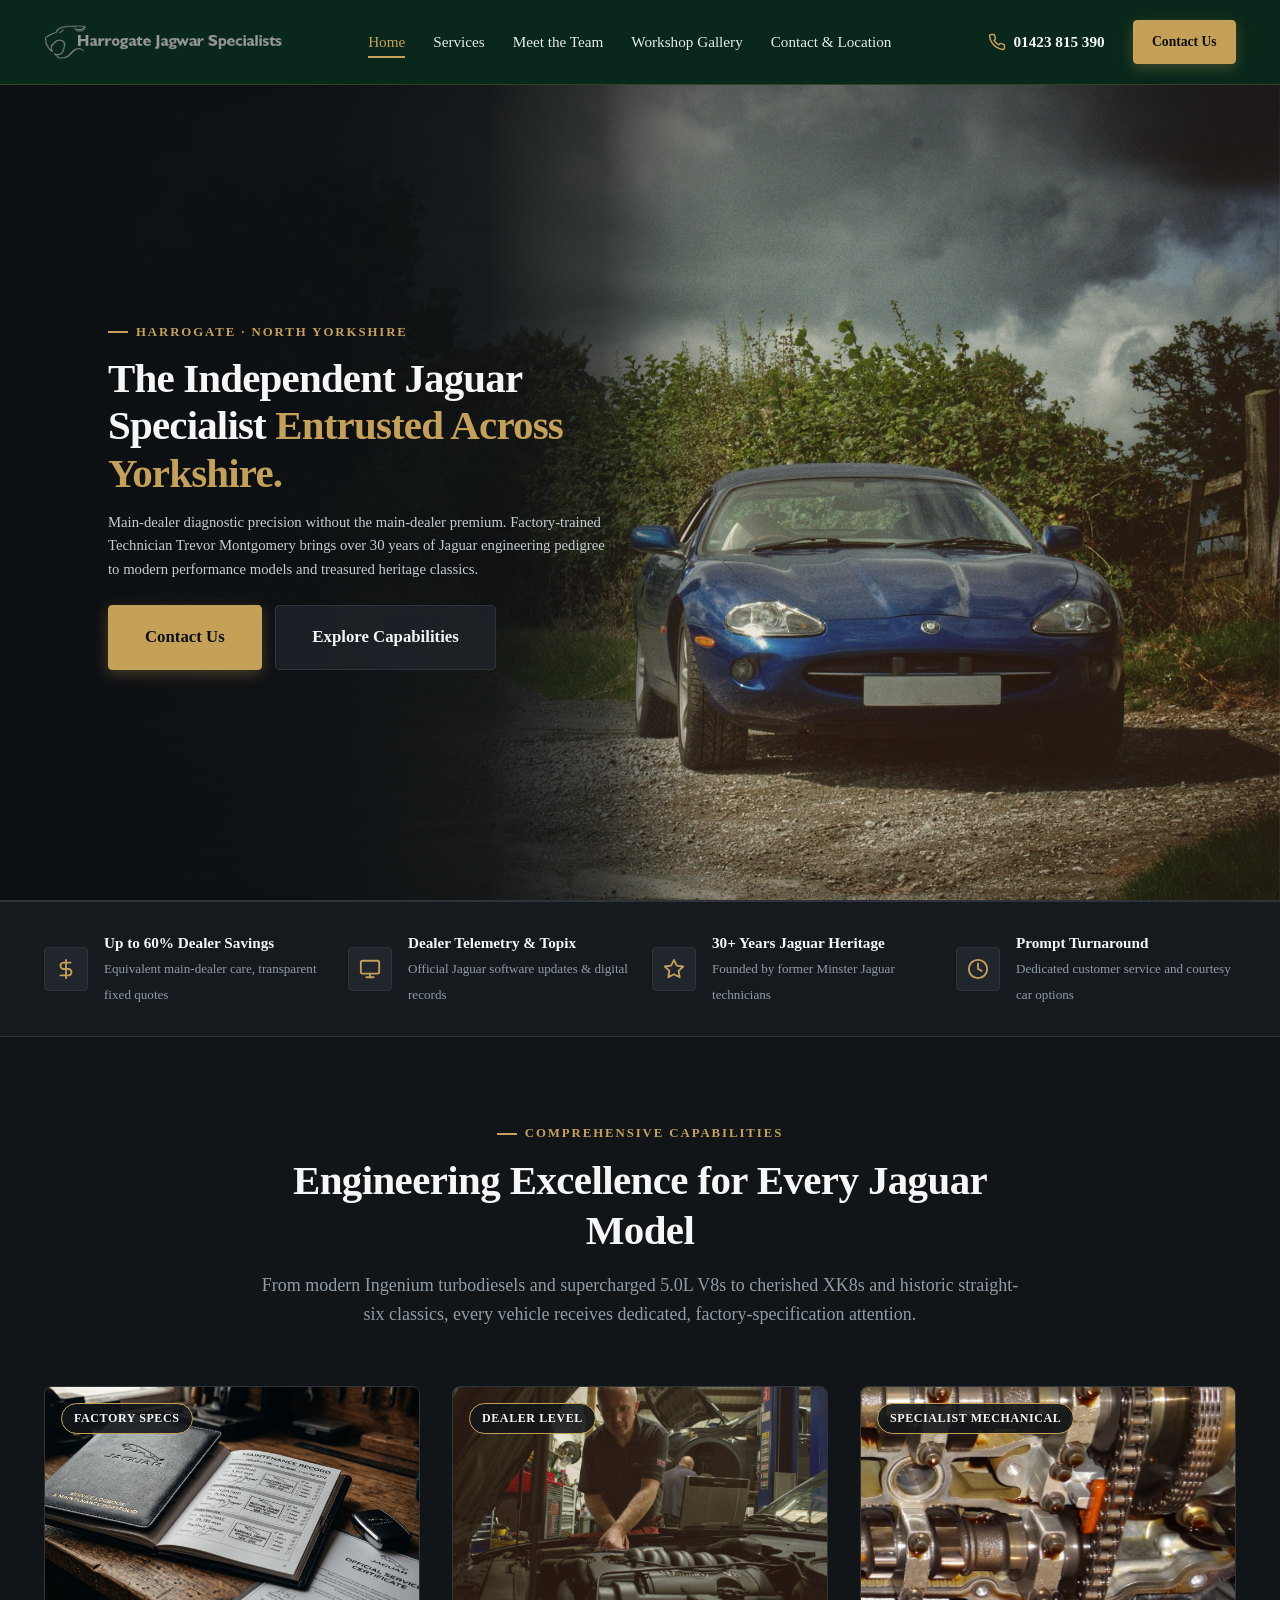
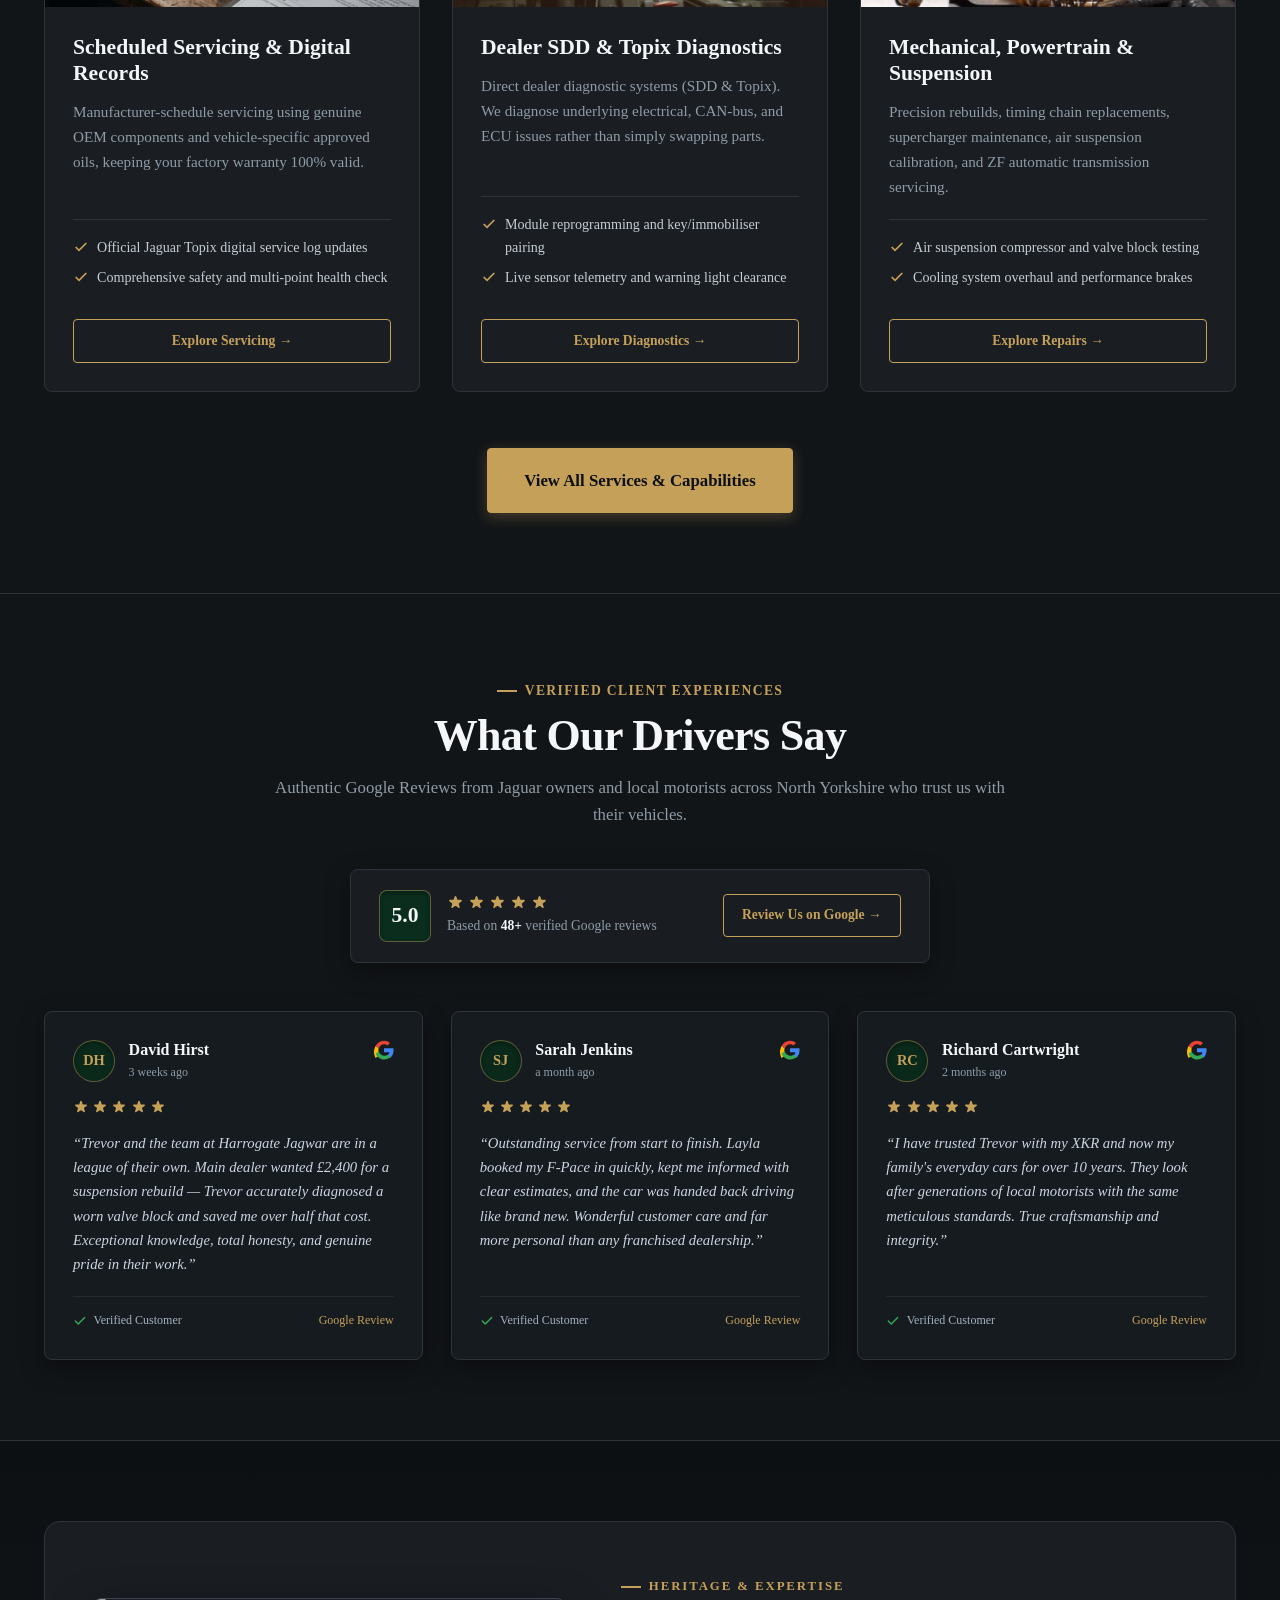
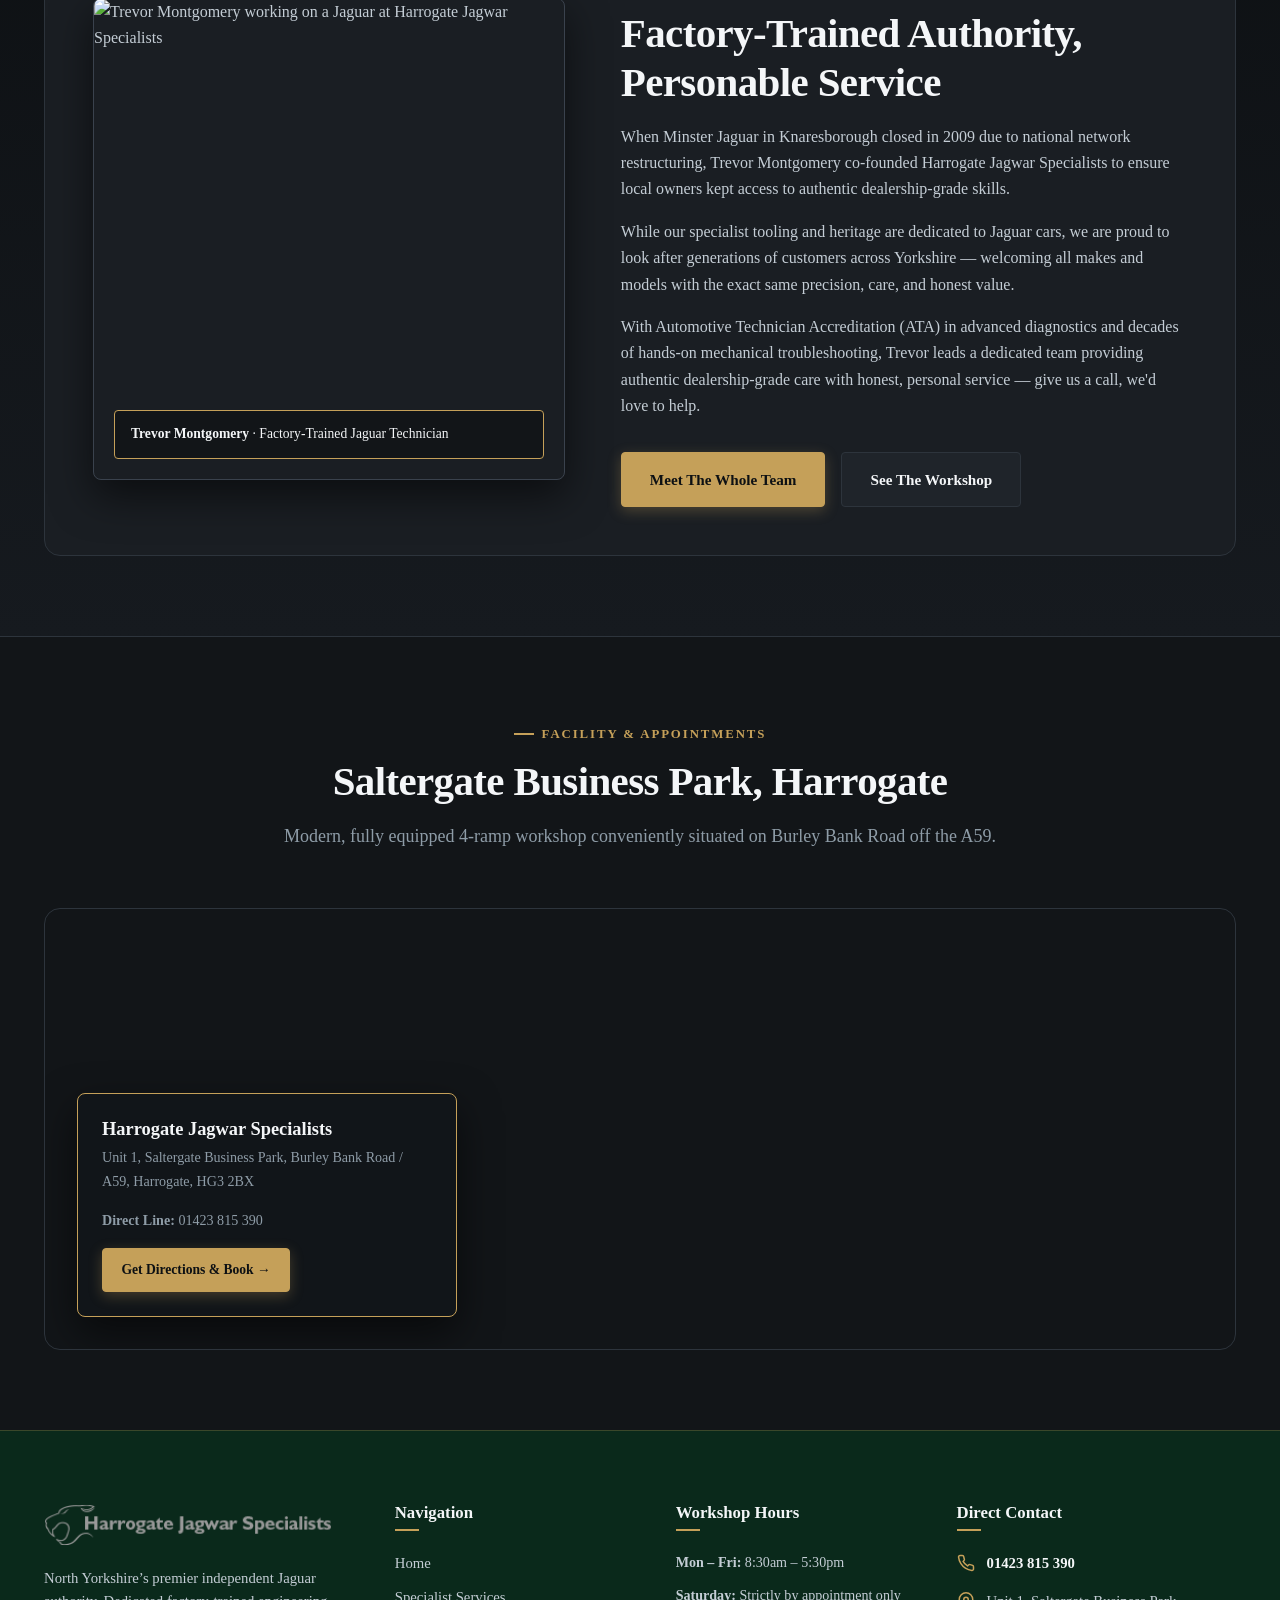
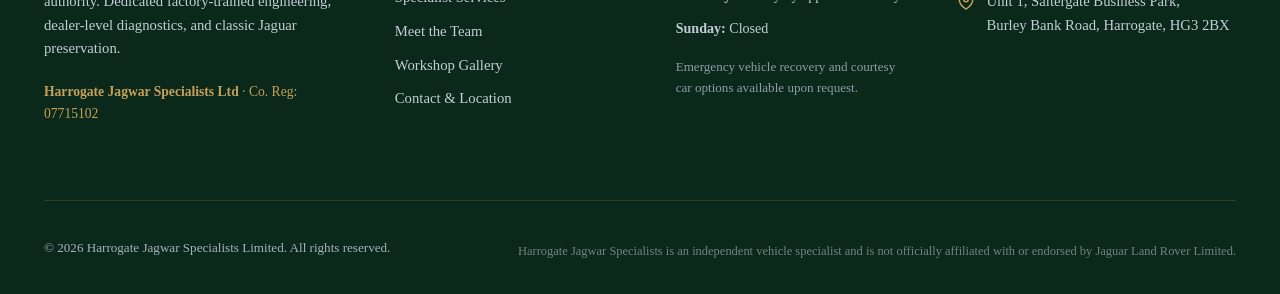
==== commit 7637219c: "Update Meet the Team: remove Keith, add puppy Lucy, set authentic photos for Trevor, Layla, and work" ====
--- a/index.html
+++ b/index.html
@@ -377,7 +377,7 @@
       <div class="container">
         <div class="team-lead-showcase" style="margin-bottom: 0;">
           <div class="team-lead-media">
-            <img src="Images/teaser-about.jpg" alt="Trevor Montgomery working on a Jaguar at Harrogate Jagwar Specialists">
+            <img src="Images/Trevor%20Bonnet%20Working.jpeg" alt="Trevor Montgomery working on a Jaguar at Harrogate Jagwar Specialists">
             <div class="team-lead-badge">
               <strong>Trevor Montgomery</strong> &middot; Factory-Trained Jaguar Technician
             </div>
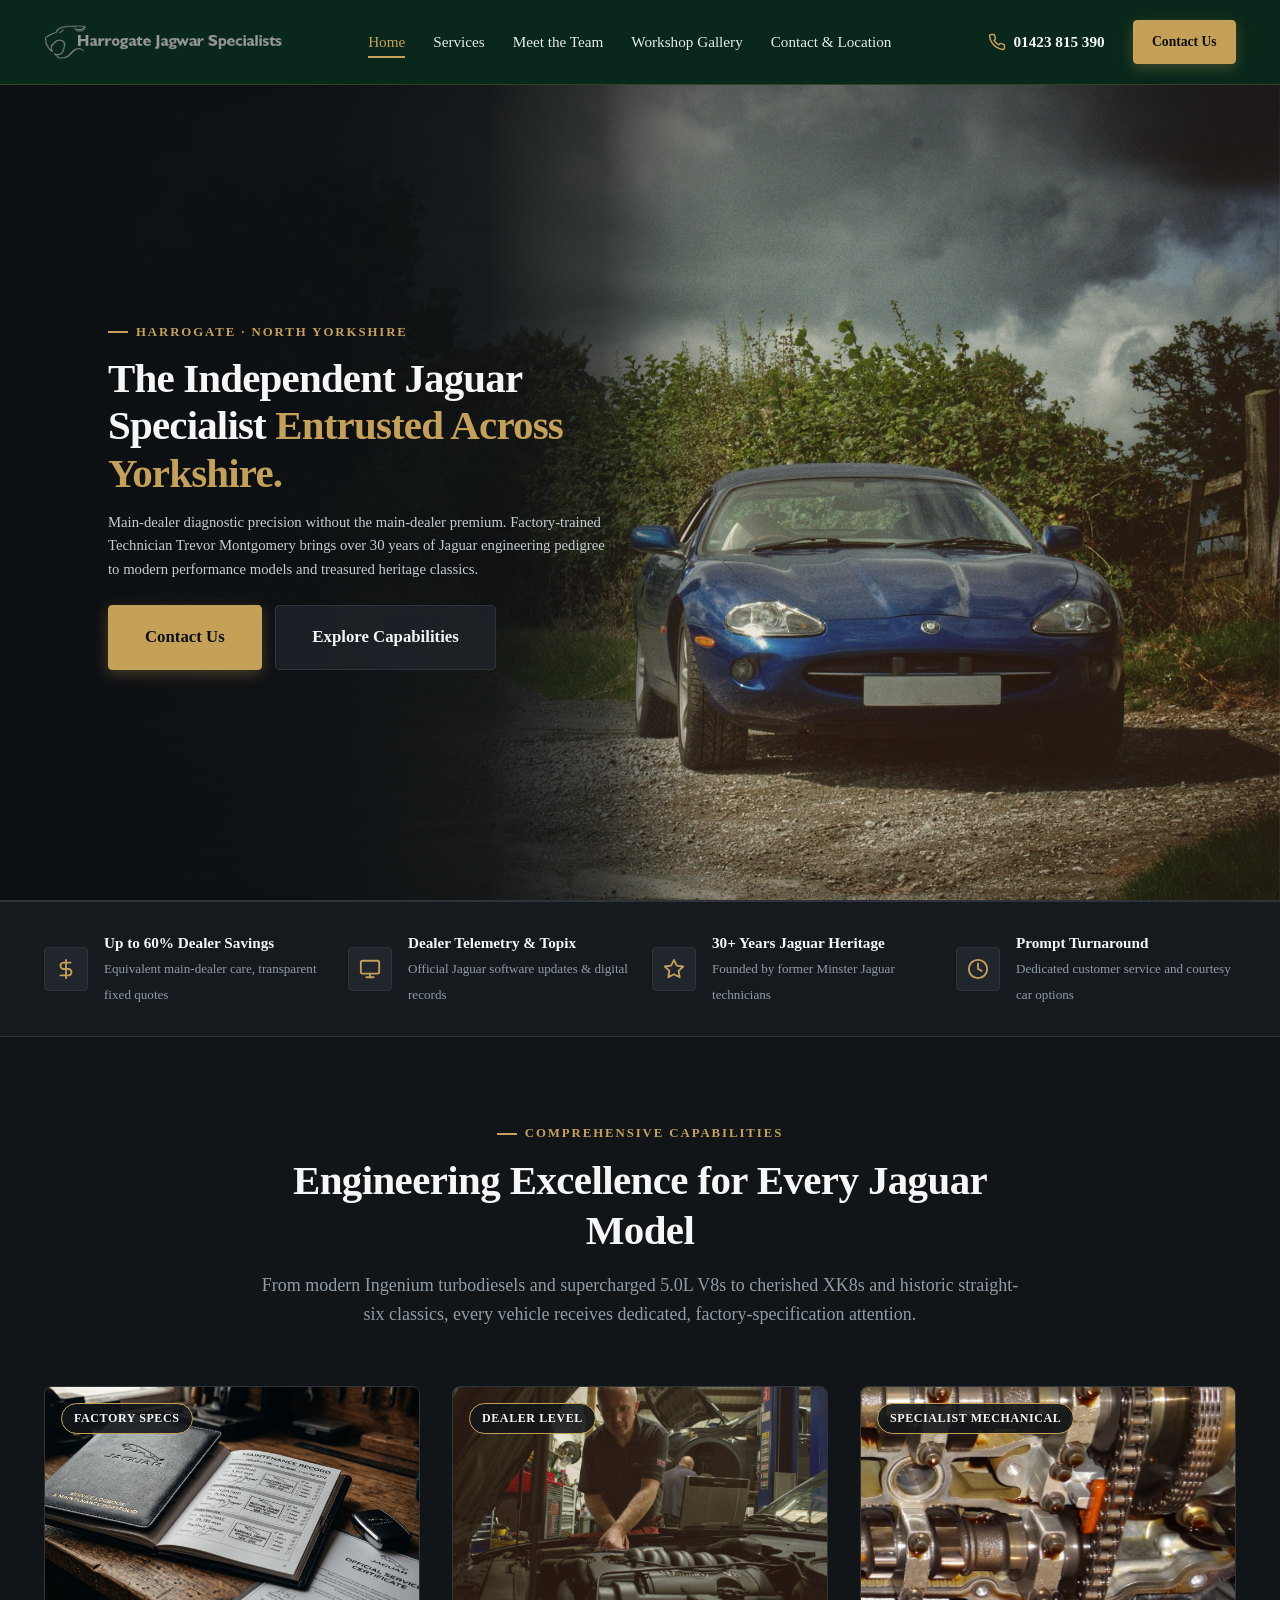
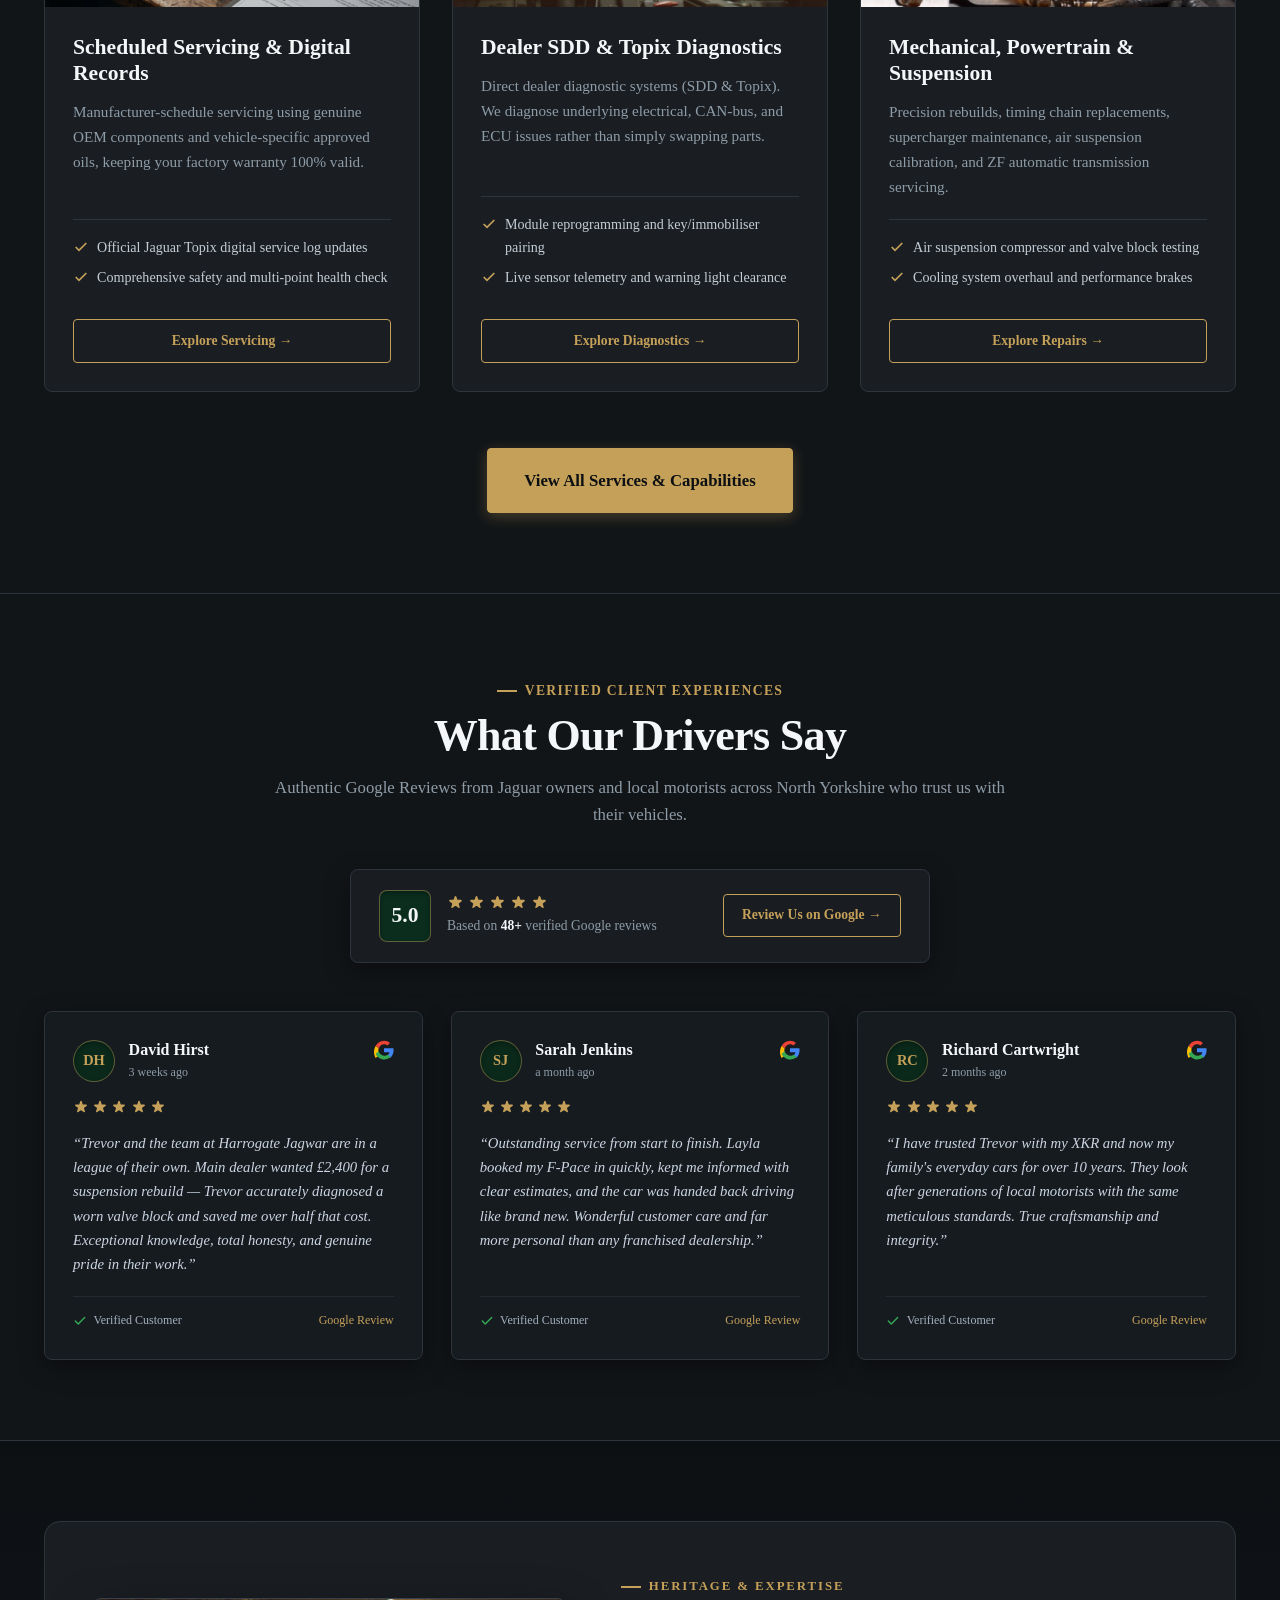
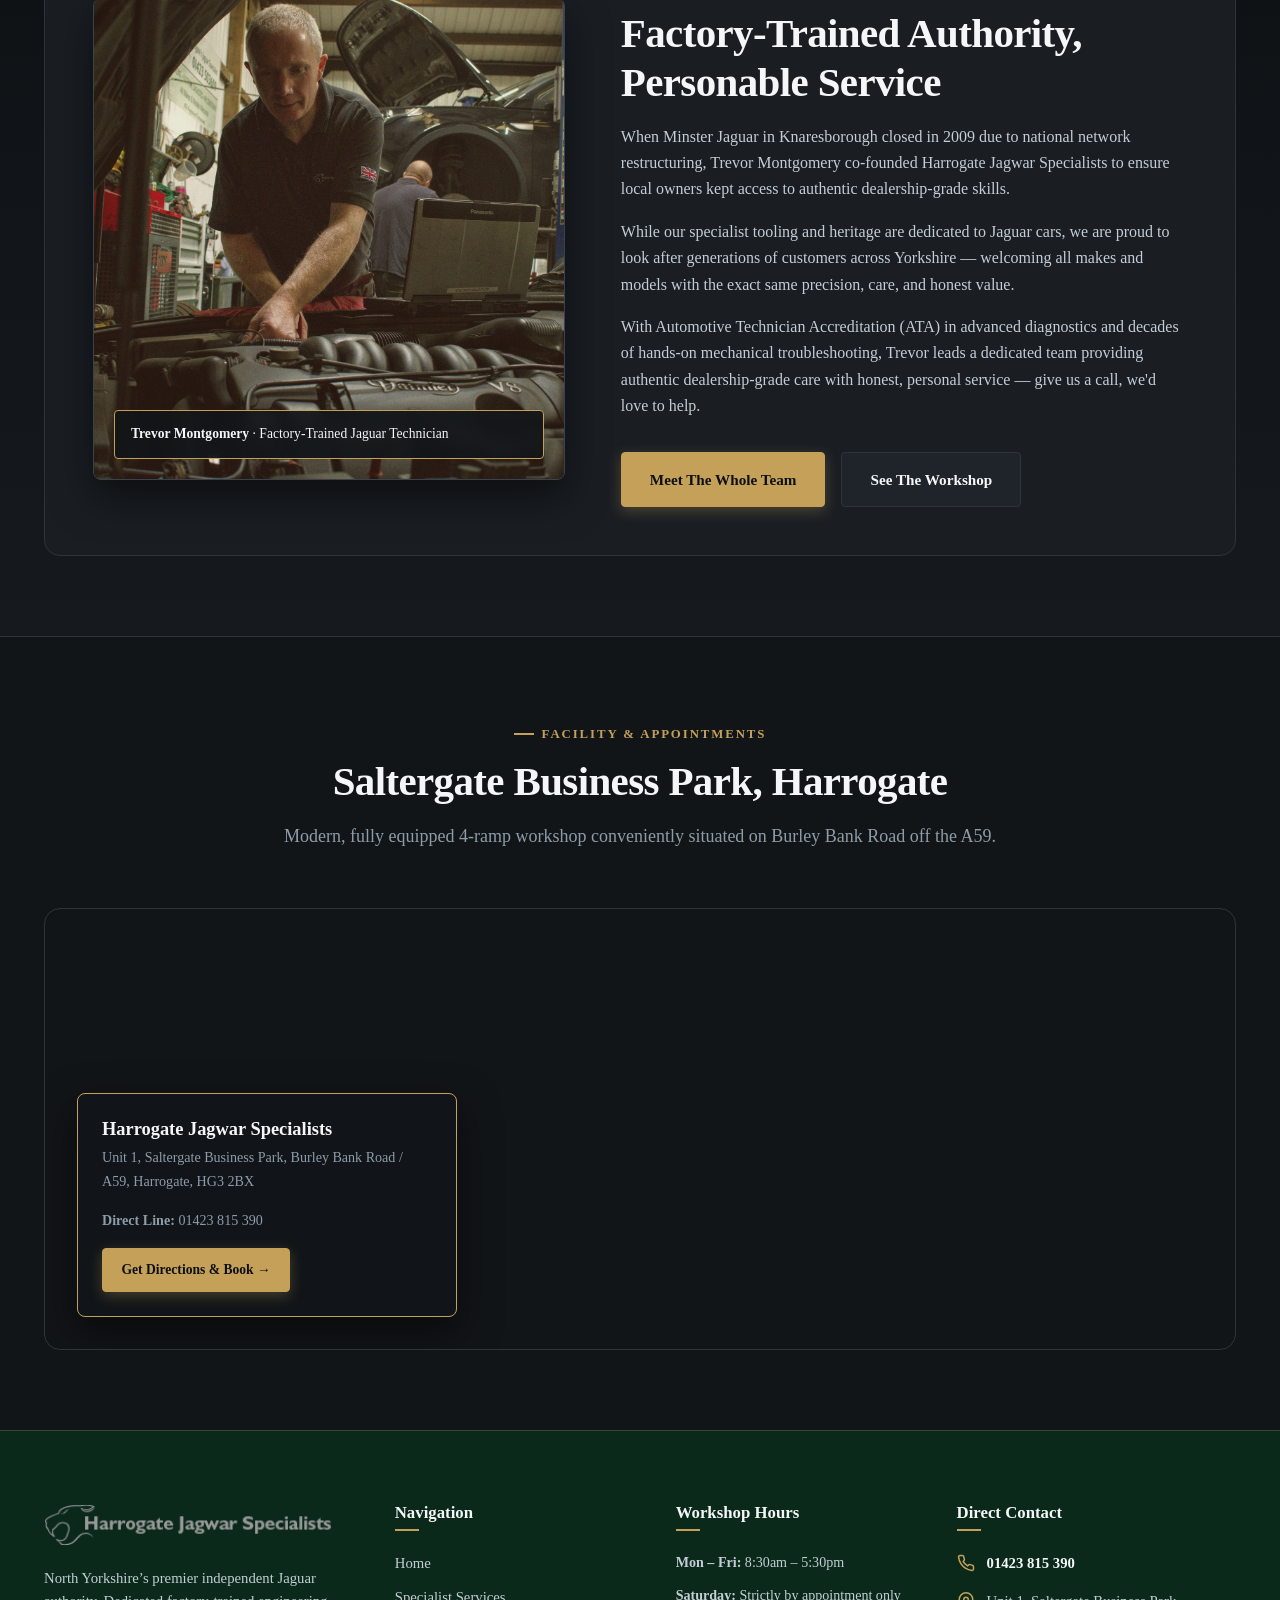
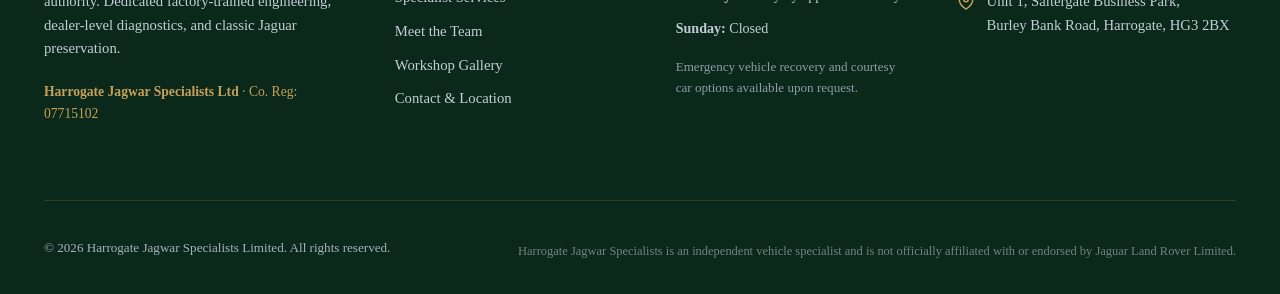
==== commit aee0d248: "Fix case-sensitive URL for Trevor bonnet working image on index.html" ====
--- a/index.html
+++ b/index.html
@@ -377,7 +377,7 @@
       <div class="container">
         <div class="team-lead-showcase" style="margin-bottom: 0;">
           <div class="team-lead-media">
-            <img src="Images/Trevor%20Bonnet%20Working.jpeg" alt="Trevor Montgomery working on a Jaguar at Harrogate Jagwar Specialists">
+            <img src="Images/Trevor%20bonnet%20working.jpeg" alt="Trevor Montgomery working on a Jaguar at Harrogate Jagwar Specialists">
             <div class="team-lead-badge">
               <strong>Trevor Montgomery</strong> &middot; Factory-Trained Jaguar Technician
             </div>
--- a/css/styles.css
+++ b/css/styles.css
@@ -929,8 +929,8 @@
   border-radius: var(--radius-md);
   overflow: hidden;
   transition: all var(--transition-normal);
-  padding: 2rem;
-  text-align: center;
+  display: flex;
+  flex-direction: column;
 }
 
 .team-card:hover {
@@ -940,24 +940,53 @@
   box-shadow: var(--shadow-md);
 }
 
+.team-card-media {
+  position: relative;
+  height: 280px;
+  overflow: hidden;
+  background-color: var(--color-slate-dark);
+  border-bottom: 1px solid var(--color-charcoal-border-light);
+}
+
+.team-card-media img {
+  width: 100%;
+  height: 100%;
+  object-fit: cover;
+  display: block;
+  transition: transform 0.5s ease;
+}
+
+.team-card:hover .team-card-media img {
+  transform: scale(1.04);
+}
+
+.team-card-body {
+  padding: 1.75rem 2rem 2rem;
+  display: flex;
+  flex-direction: column;
+  flex-grow: 1;
+}
+
+/* Fallback styling for team-avatar */
 .team-avatar {
-  width: 120px;
-  height: 120px;
-  border-radius: var(--radius-full);
-  margin: 0 auto 1.5rem;
-  border: 2px solid var(--color-bronze);
-  background: #20262d;
-  display: flex;
-  align-items: center;
-  justify-content: center;
+  position: relative;
+  height: 280px;
+  width: 100%;
   overflow: hidden;
-  color: var(--color-bronze);
+  background-color: var(--color-slate-dark);
+  border-bottom: 1px solid var(--color-charcoal-border-light);
 }
 
 .team-avatar img {
   width: 100%;
   height: 100%;
   object-fit: cover;
+  display: block;
+  transition: transform 0.5s ease;
+}
+
+.team-card:hover .team-avatar img {
+  transform: scale(1.04);
 }
 
 .team-role {
@@ -1490,6 +1519,10 @@
     margin-left: 0;
   }
 
+  .hero-ctas {
+    display: none;
+  }
+
   .hero-inner {
     grid-template-columns: 1fr;
     gap: 2.5rem;
@@ -1593,7 +1626,8 @@
   }
 
   .hero {
-    padding: 3.25rem 0 19rem;
+    align-items: flex-start;
+    padding: 3.25rem 0 26.5rem;
     background-image: 
       linear-gradient(180deg, 
         rgba(13, 16, 19, 0.96) 0%, 
@@ -1617,13 +1651,7 @@
   }
 
   .hero-ctas {
-    flex-direction: column;
-    width: 100%;
-    gap: 0.75rem;
-  }
-
-  .hero-ctas .btn {
-    width: 100%;
+    display: none;
   }
 
   .hero-proof-pills {
@@ -1720,17 +1748,7 @@
   }
 
   .hero-ctas {
-    display: flex;
-    flex-direction: column;
-    align-items: flex-start;
-    gap: 0.75rem;
-  }
-
-  .hero-ctas .btn {
-    width: auto;
-    min-width: 175px;
-    padding: 0.85rem 1.6rem;
-    font-size: 0.95rem;
+    display: none;
   }
 }
 
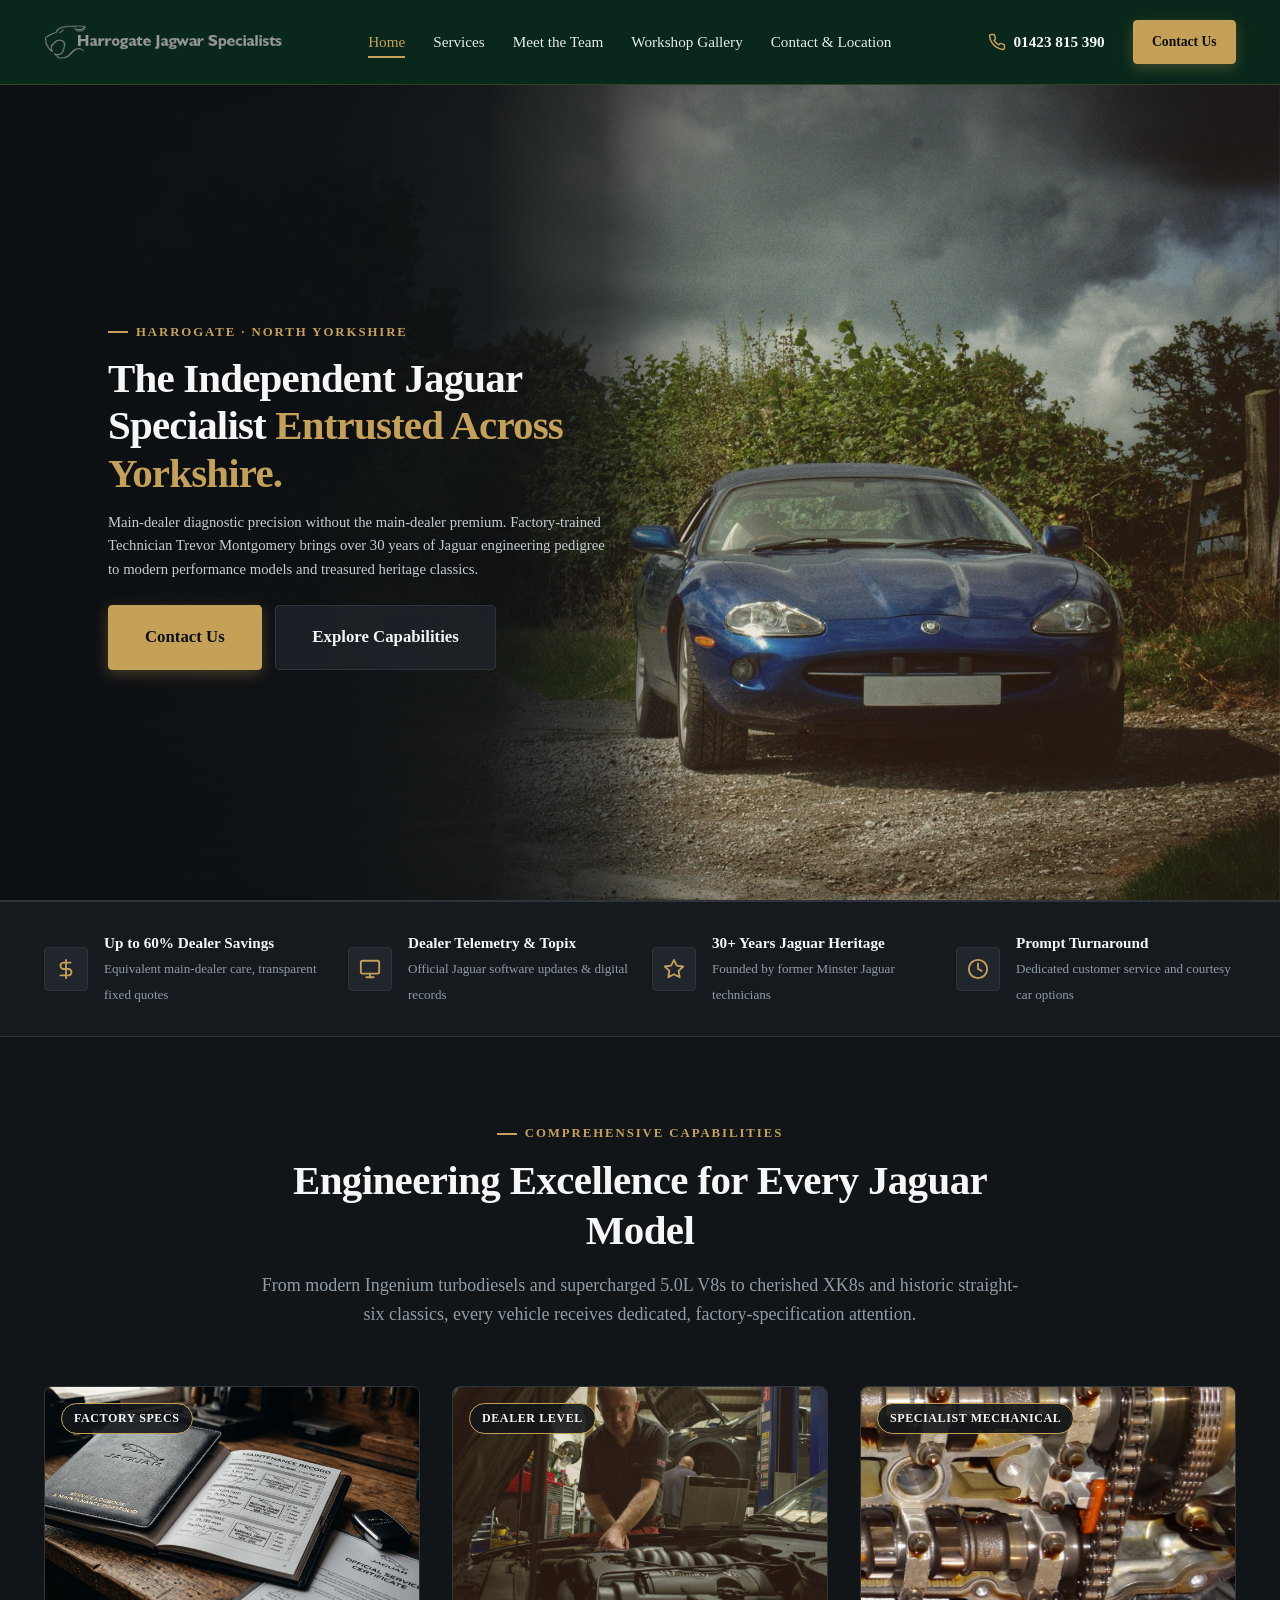
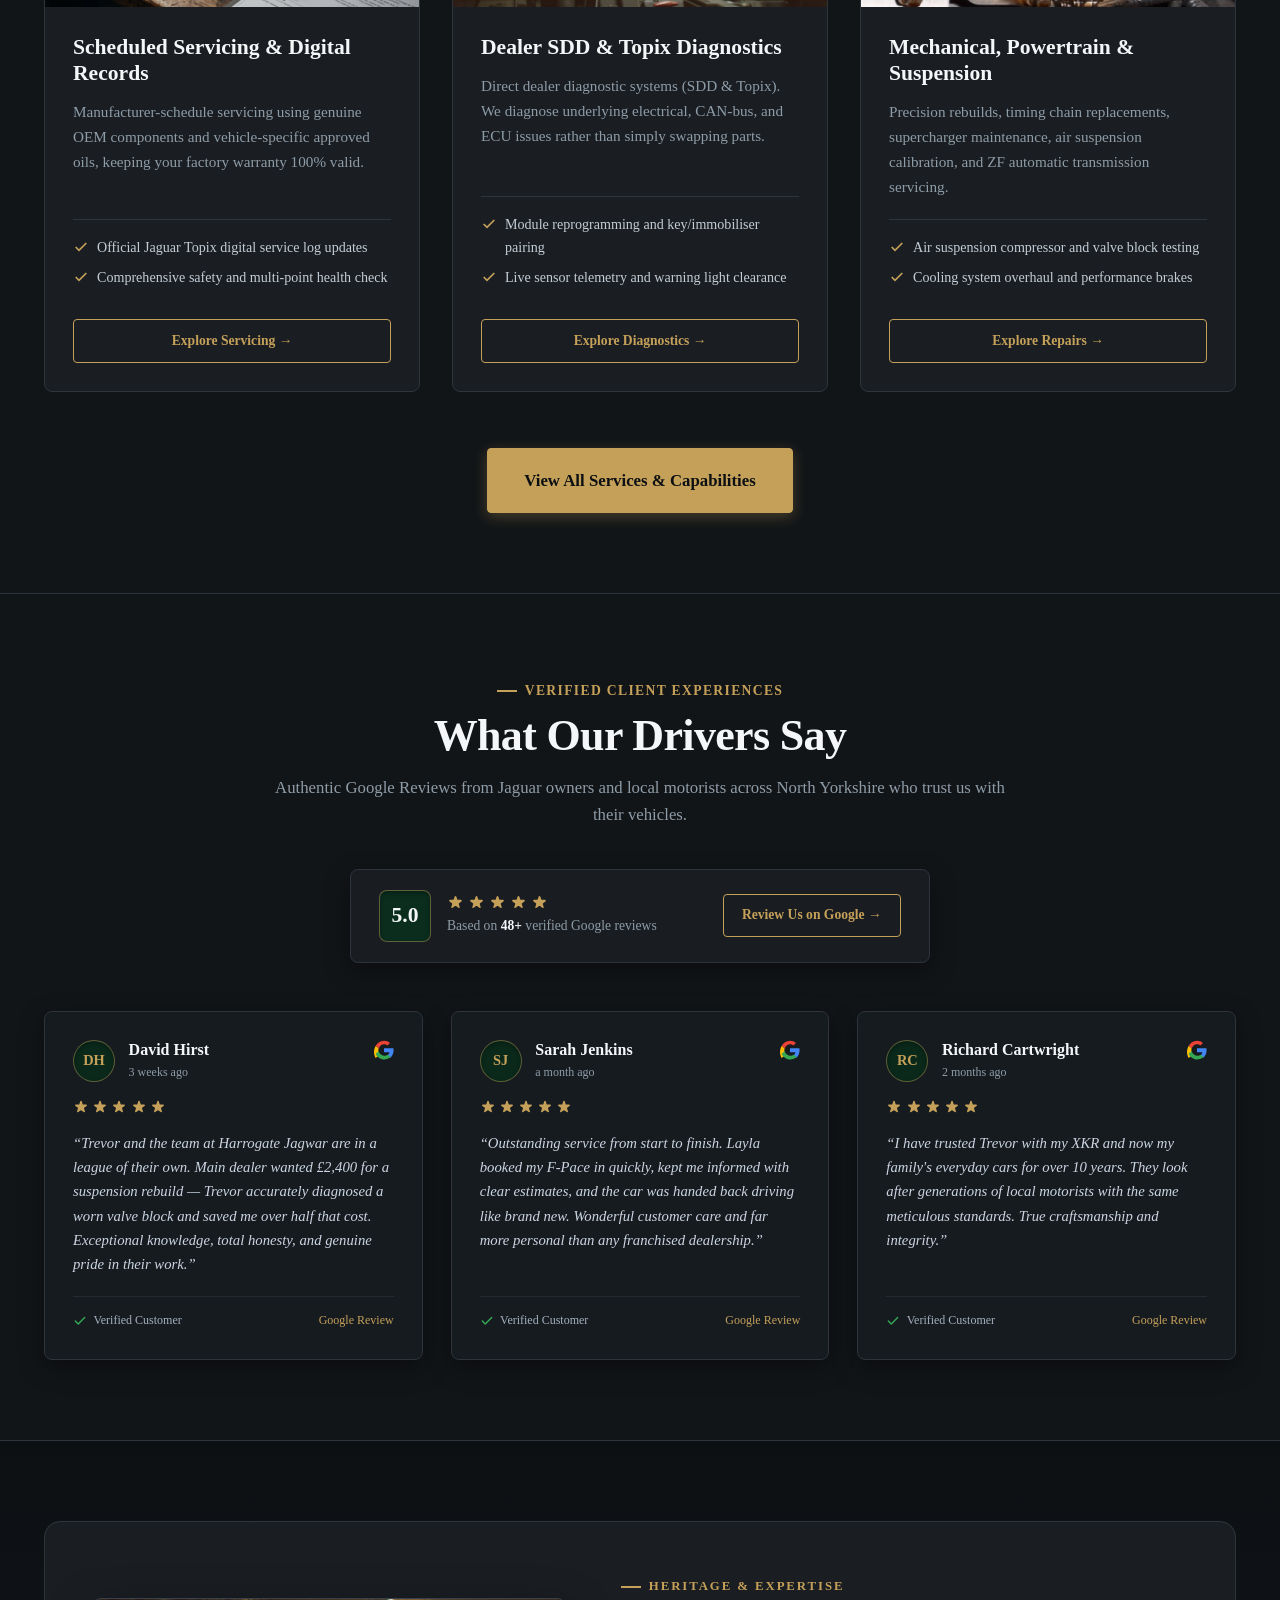
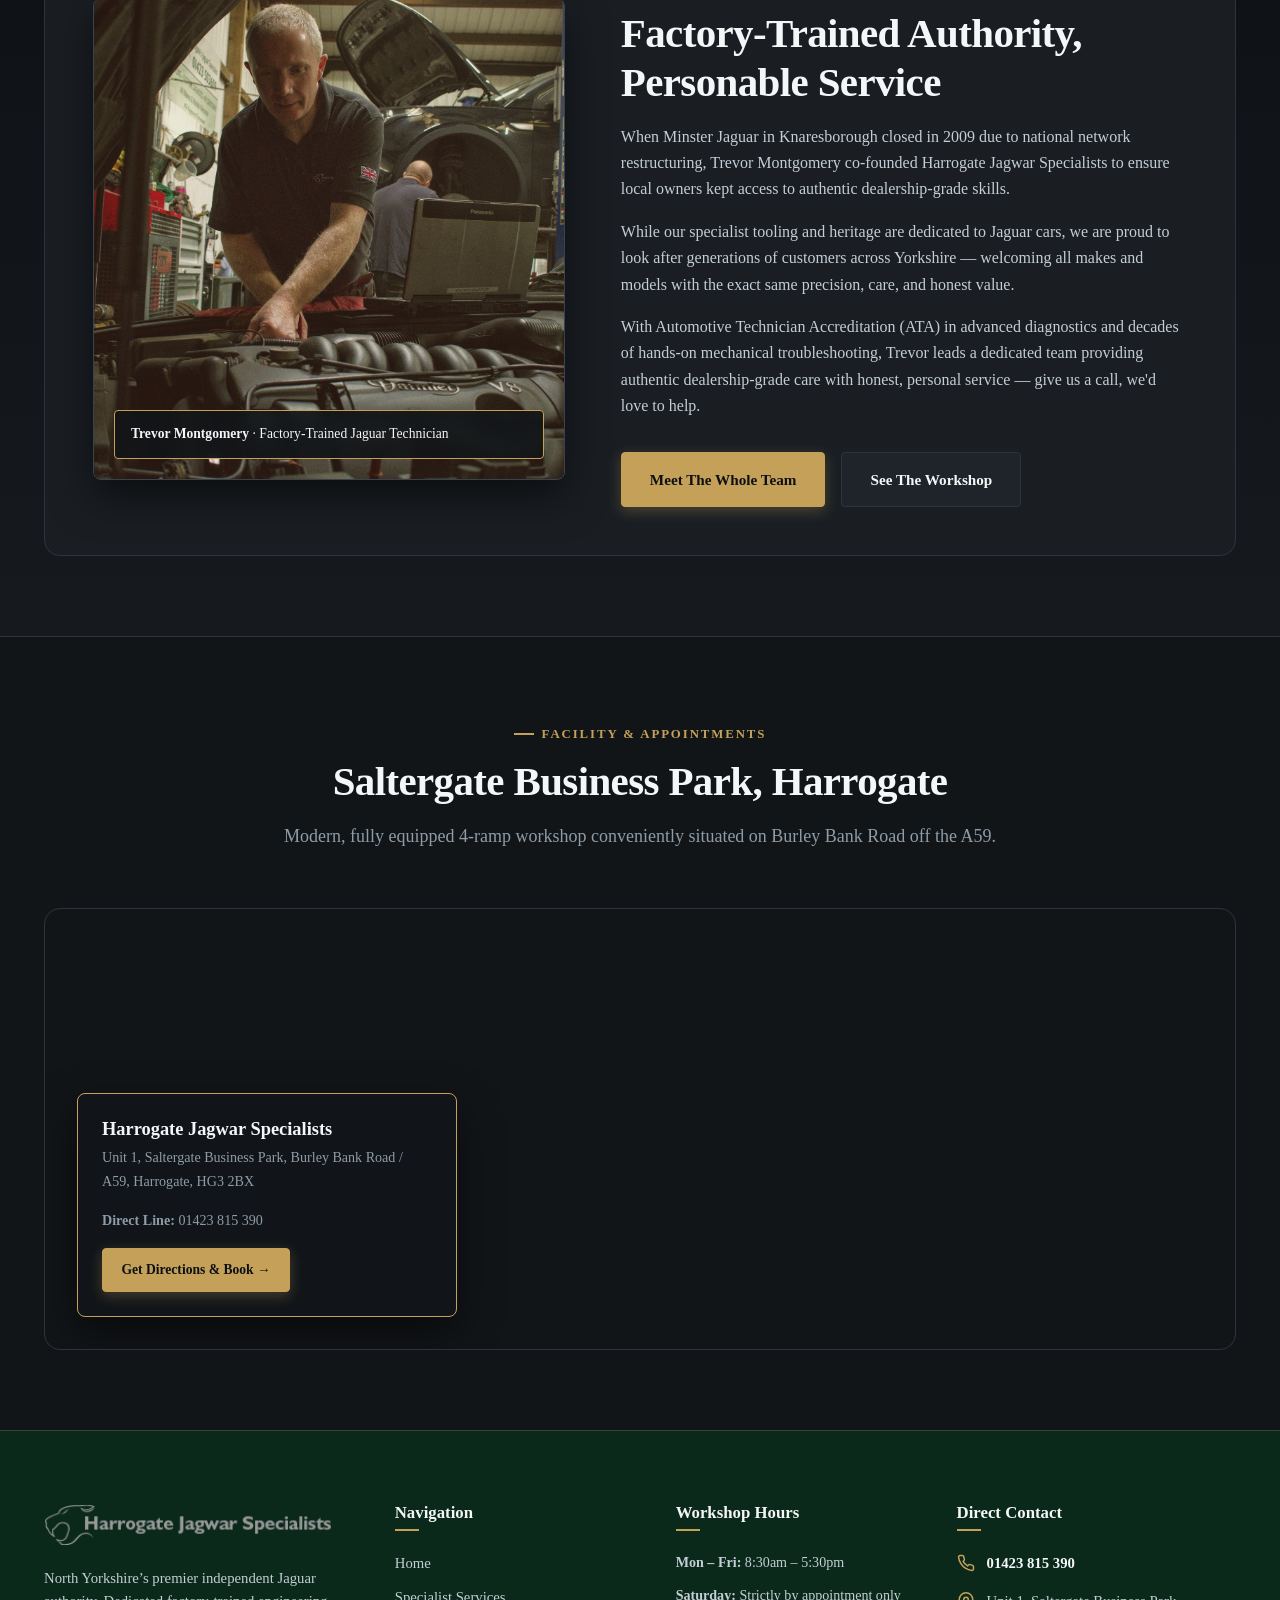
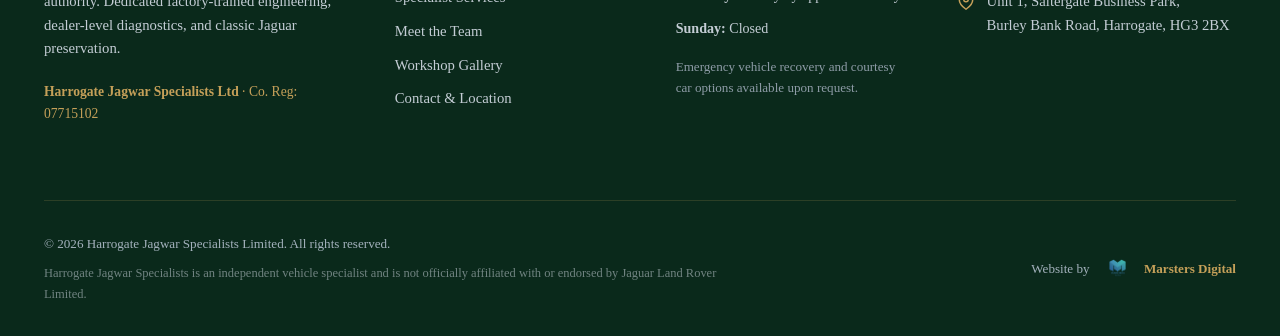
==== commit c432887c: "Add Marsters Digital logo attribution in footer bottom right with link to website" ====
--- a/index.html
+++ b/index.html
@@ -493,11 +493,20 @@
       </div>
 
       <div class="footer-bottom">
-        <div>
-          &copy; <span class="current-year">2026</span> Harrogate Jagwar Specialists Limited. All rights reserved.
-        </div>
-        <div class="footer-disclaimer">
-          Harrogate Jagwar Specialists is an independent vehicle specialist and is not officially affiliated with or endorsed by Jaguar Land Rover Limited.
+        <div class="footer-legal">
+          <div>
+            &copy; <span class="current-year">2026</span> Harrogate Jagwar Specialists Limited. All rights reserved.
+          </div>
+          <div class="footer-disclaimer">
+            Harrogate Jagwar Specialists is an independent vehicle specialist and is not officially affiliated with or endorsed by Jaguar Land Rover Limited.
+          </div>
+        </div>
+        <div class="agency-attribution">
+          <span>Website by</span>
+          <a href="https://www.marstersdigital.com" target="_blank" rel="noopener noreferrer">
+            <img src="Images/marsters-digital-logo.png" alt="Marsters Digital" width="39" height="22" loading="lazy">
+            <span>Marsters Digital</span>
+          </a>
         </div>
       </div>
     </div>
--- a/css/styles.css
+++ b/css/styles.css
@@ -1437,10 +1437,45 @@
   color: #a4b2bd;
 }
 
+.footer-legal {
+  max-width: 680px;
+}
+
 .footer-disclaimer {
   color: rgba(196, 205, 213, 0.55);
   margin-top: 0.5rem;
   font-size: 0.78rem;
+}
+
+.agency-attribution {
+  display: inline-flex;
+  align-items: center;
+  gap: 0.5rem;
+  font-size: 0.82rem;
+  color: #a4b2bd;
+  white-space: nowrap;
+}
+
+.agency-attribution a {
+  display: inline-flex;
+  align-items: center;
+  gap: 0.45rem;
+  color: var(--color-bronze);
+  font-weight: 600;
+  text-decoration: none;
+  transition: color 0.2s ease, opacity 0.2s ease;
+}
+
+.agency-attribution a:hover {
+  color: var(--color-parchment);
+  text-decoration: underline;
+}
+
+.agency-attribution img {
+  height: 22px;
+  width: auto;
+  object-fit: contain;
+  vertical-align: middle;
 }
 
 /* ==========================================================================
@@ -1697,6 +1732,10 @@
   .footer-bottom {
     flex-direction: column;
     text-align: center;
+  }
+
+  .agency-attribution {
+    justify-content: center;
   }
 
   .map-badge-overlay {
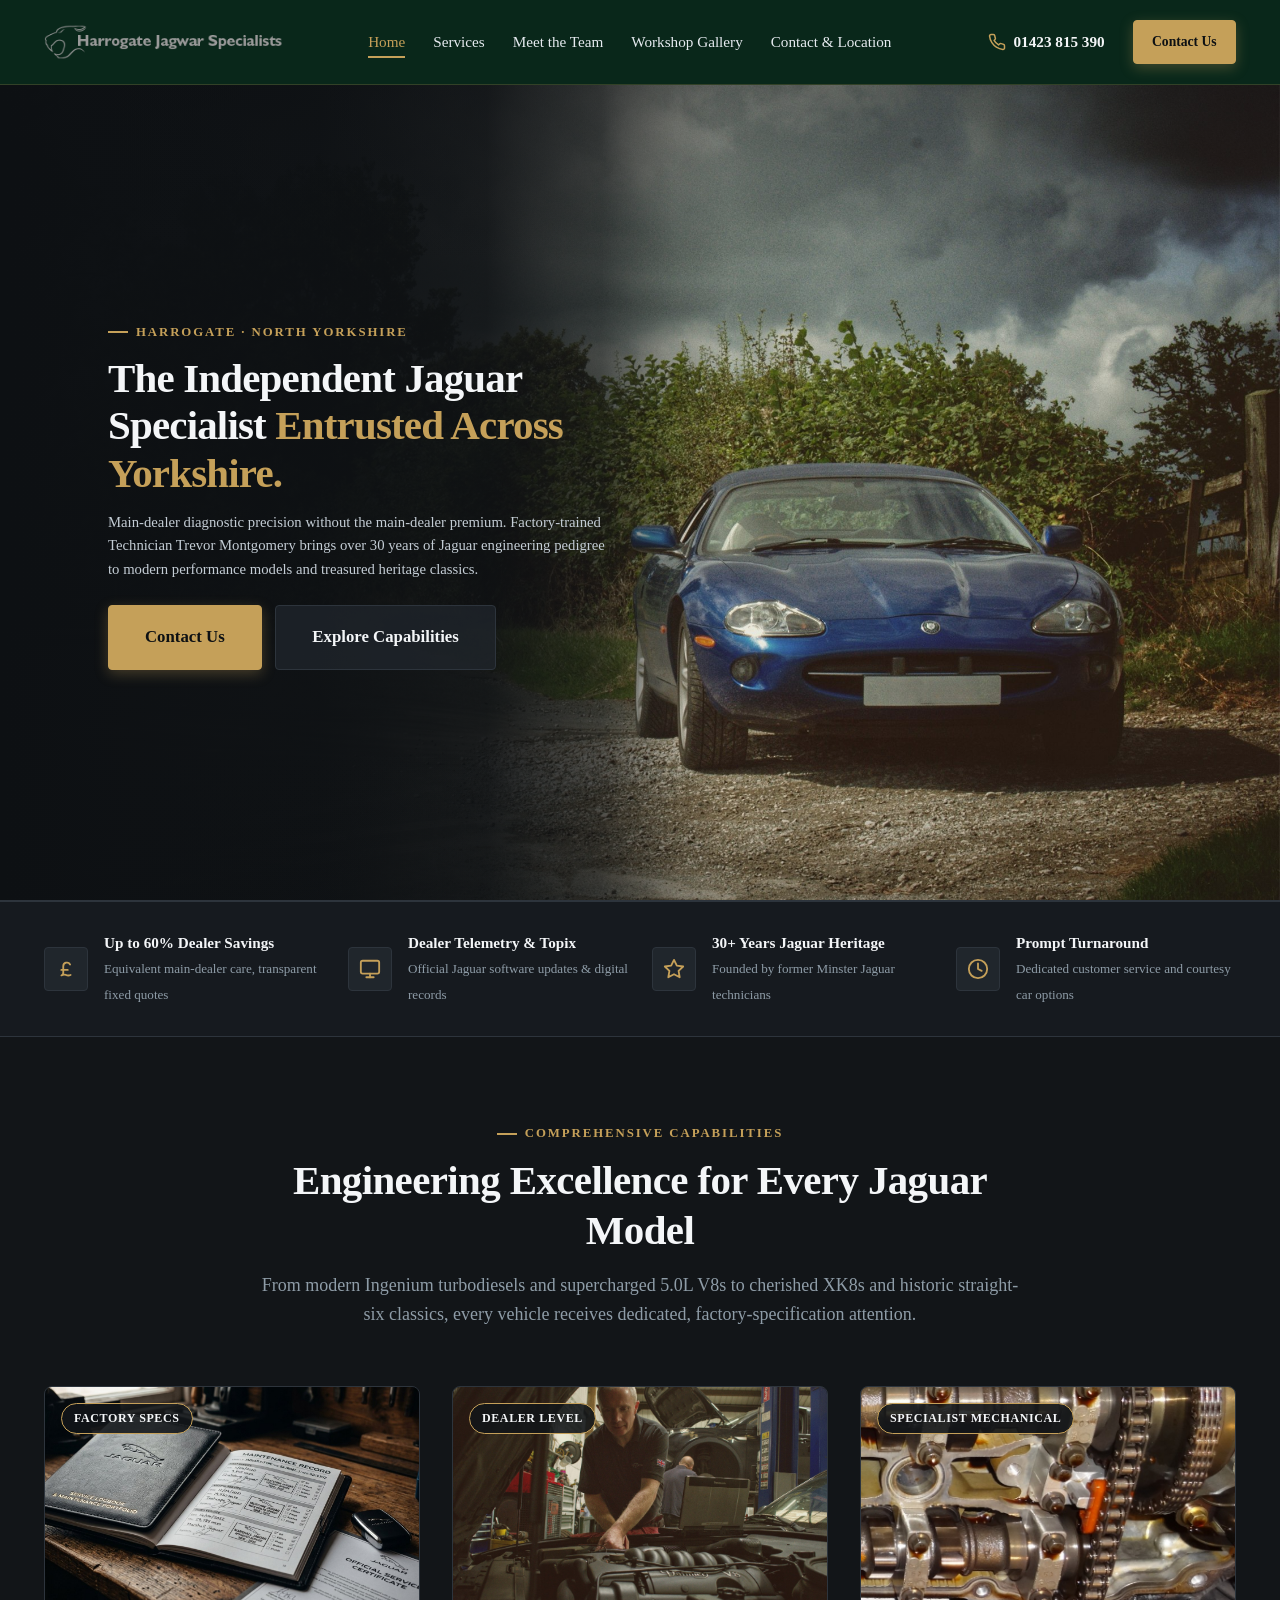
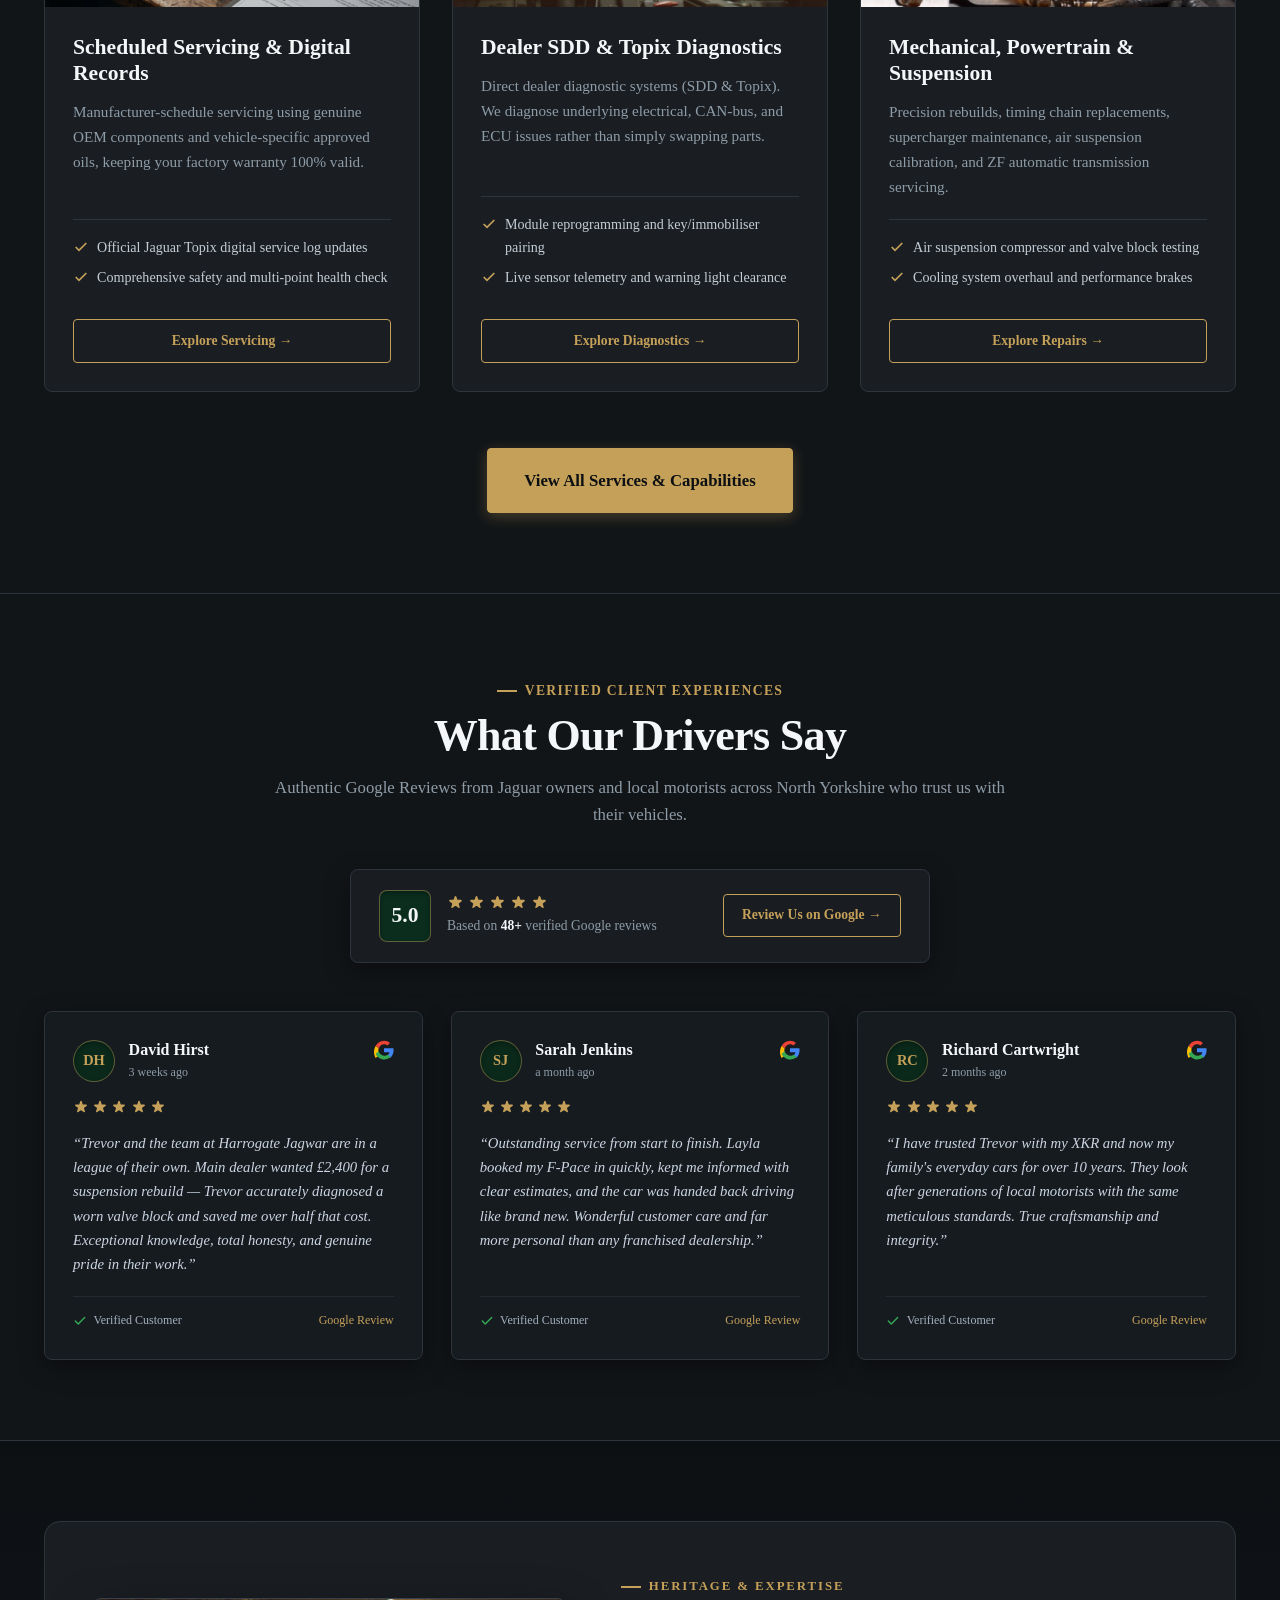
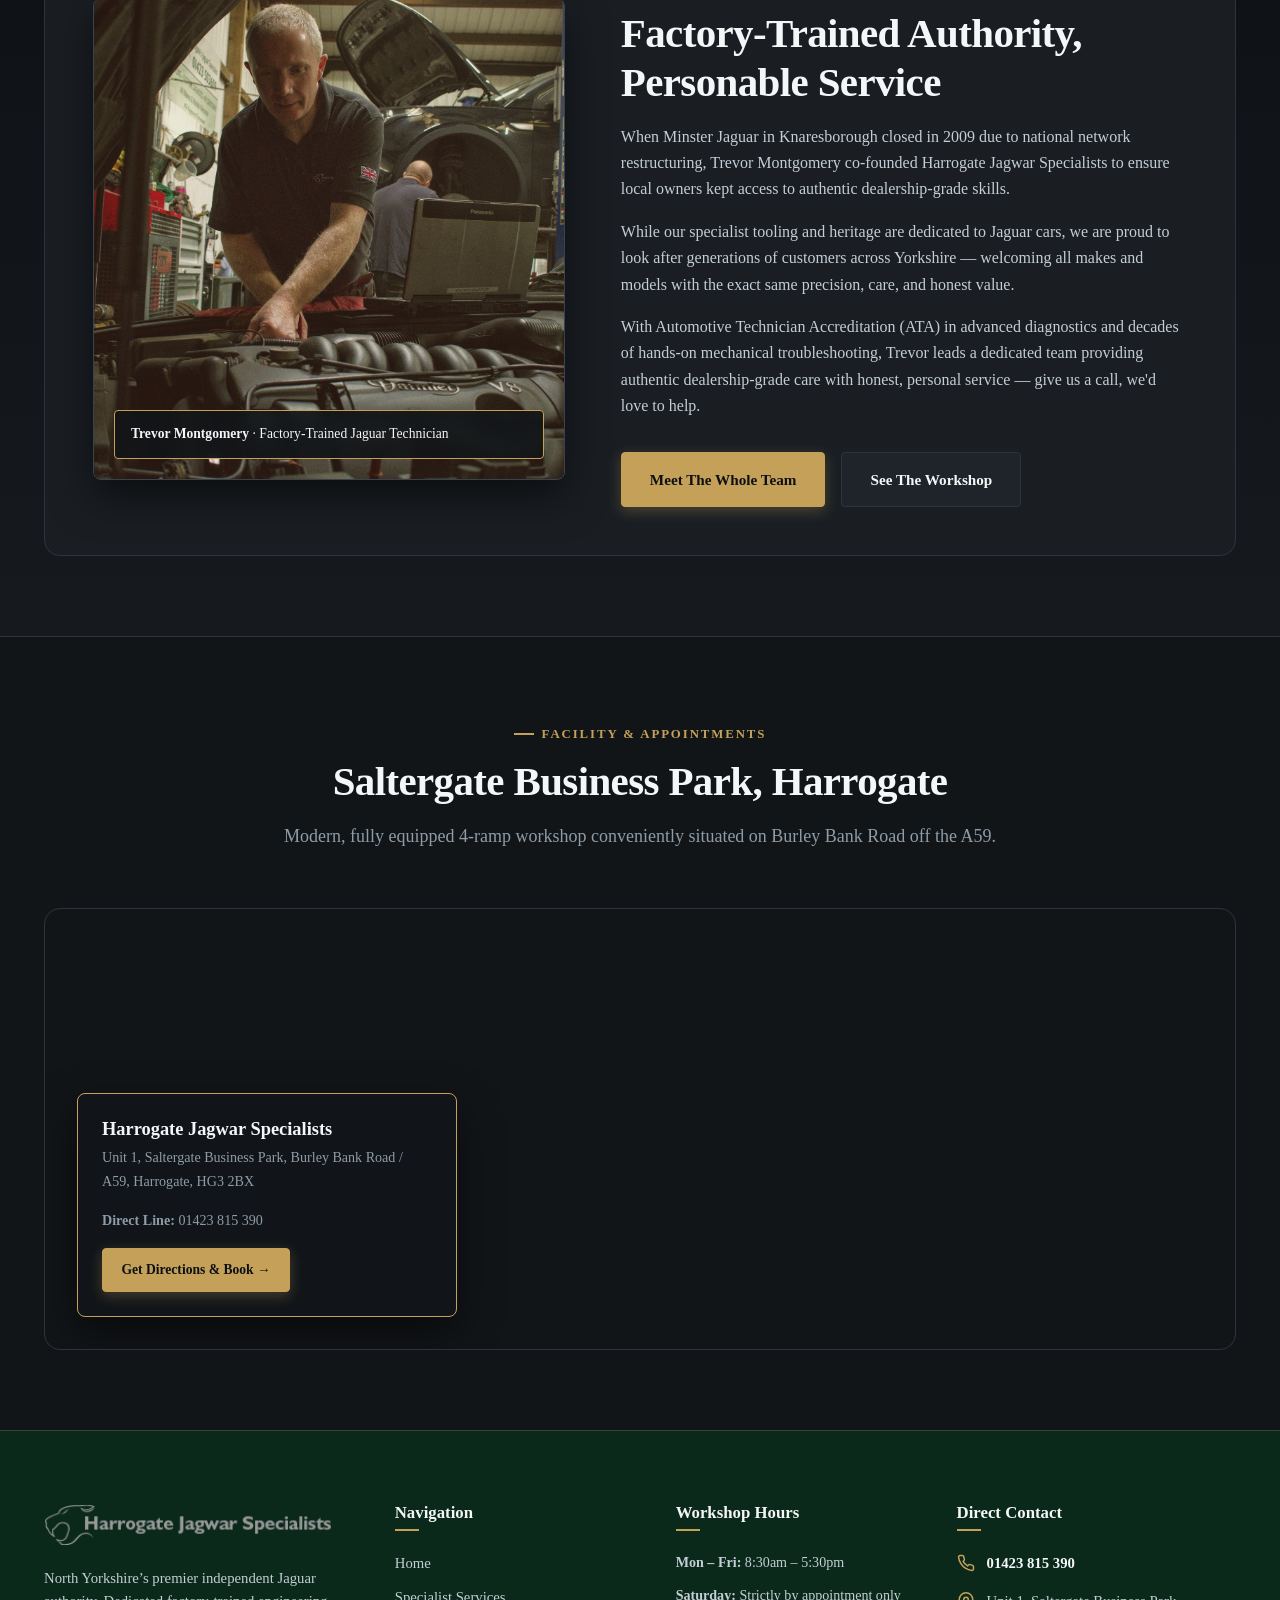
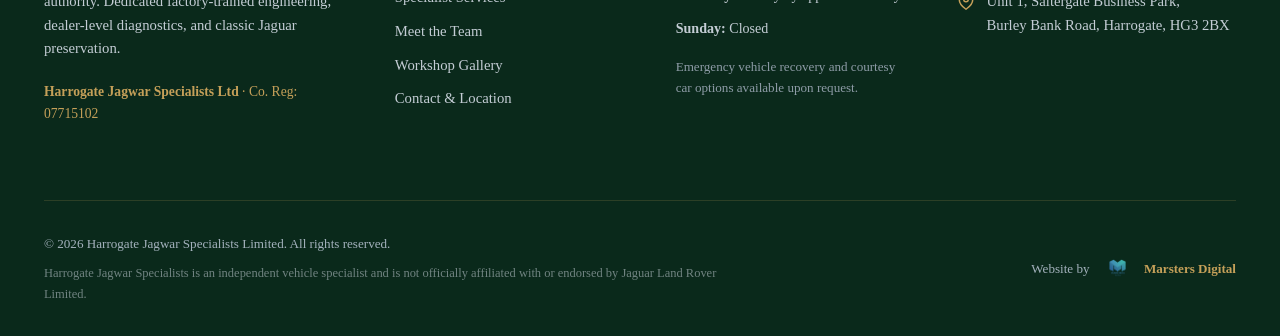
==== commit 8a312ae9: "Replace dollar sign icon with British Pound sterling (£) icon in trust strip" ====
--- a/index.html
+++ b/index.html
@@ -107,7 +107,7 @@
         <div class="trust-grid">
           <div class="trust-item">
             <div class="trust-icon">
-              <svg viewBox="0 0 24 24" fill="none" stroke="currentColor" stroke-width="2" stroke-linecap="round" stroke-linejoin="round"><path d="M12 2v20M17 5H9.5a3.5 3.5 0 0 0 0 7h5a3.5 3.5 0 0 1 0 7H6"/></svg>
+              <svg viewBox="0 0 24 24" fill="none" stroke="currentColor" stroke-width="2" stroke-linecap="round" stroke-linejoin="round"><path d="M17 18.5a6 6 0 0 1-5 0a6 6 0 0 0-5 .5a3 3 0 0 0 2-2.5v-7.5a4 4 0 0 1 7.45-2m-2.55 6h-7"/></svg>
             </div>
             <div class="trust-text">
               <strong>Up to 60% Dealer Savings</strong>
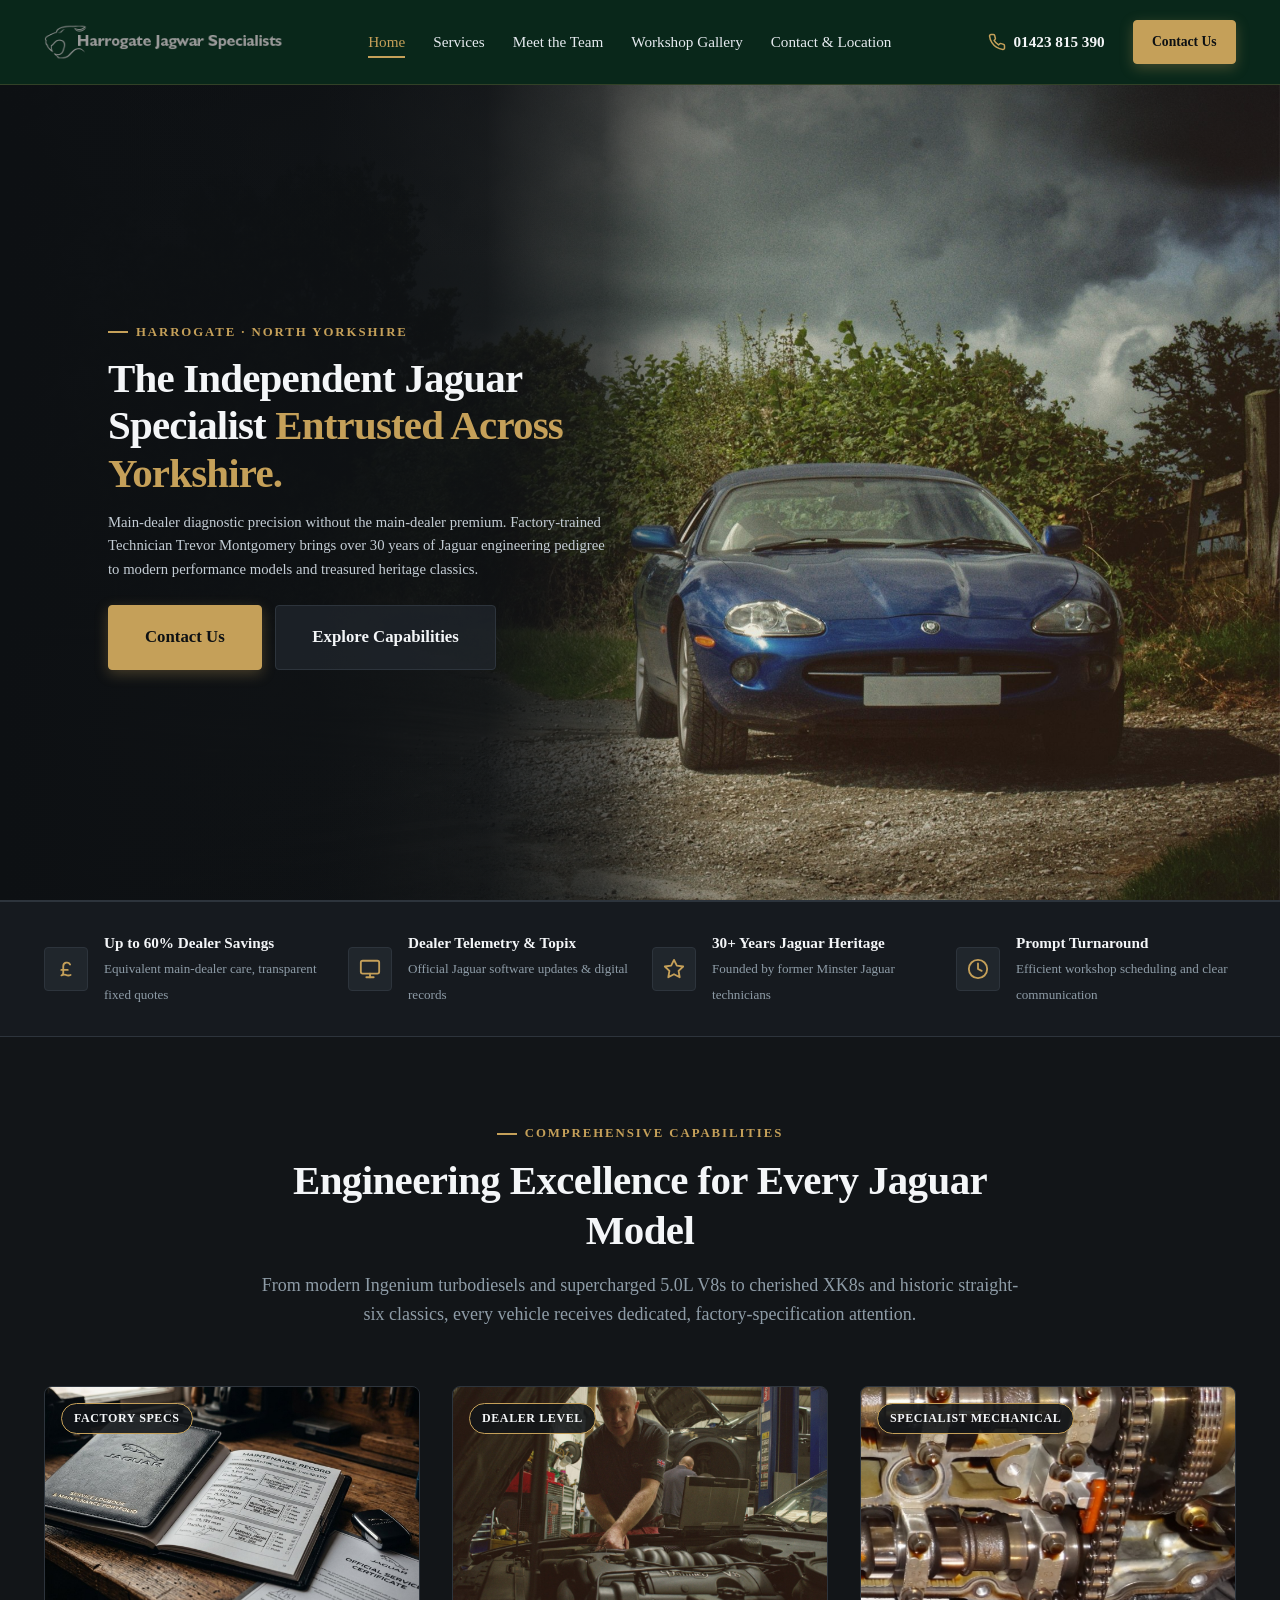
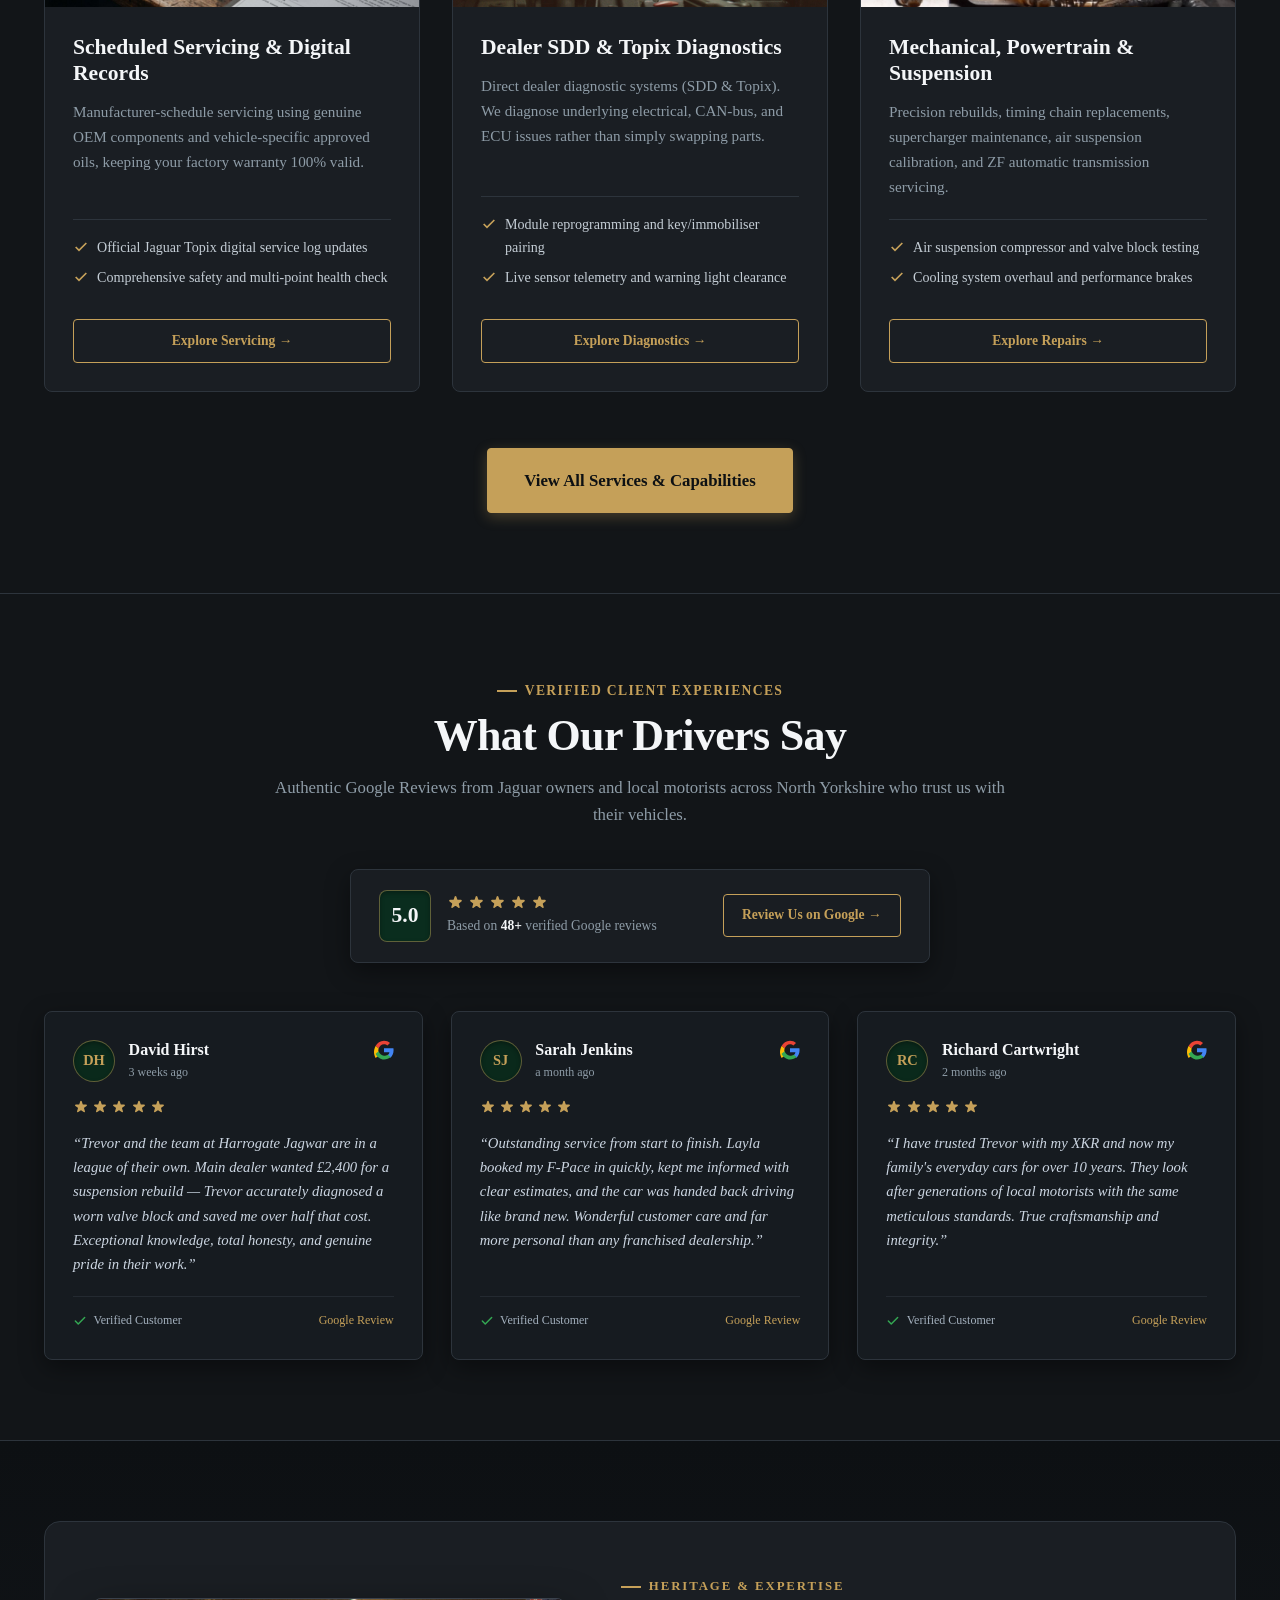
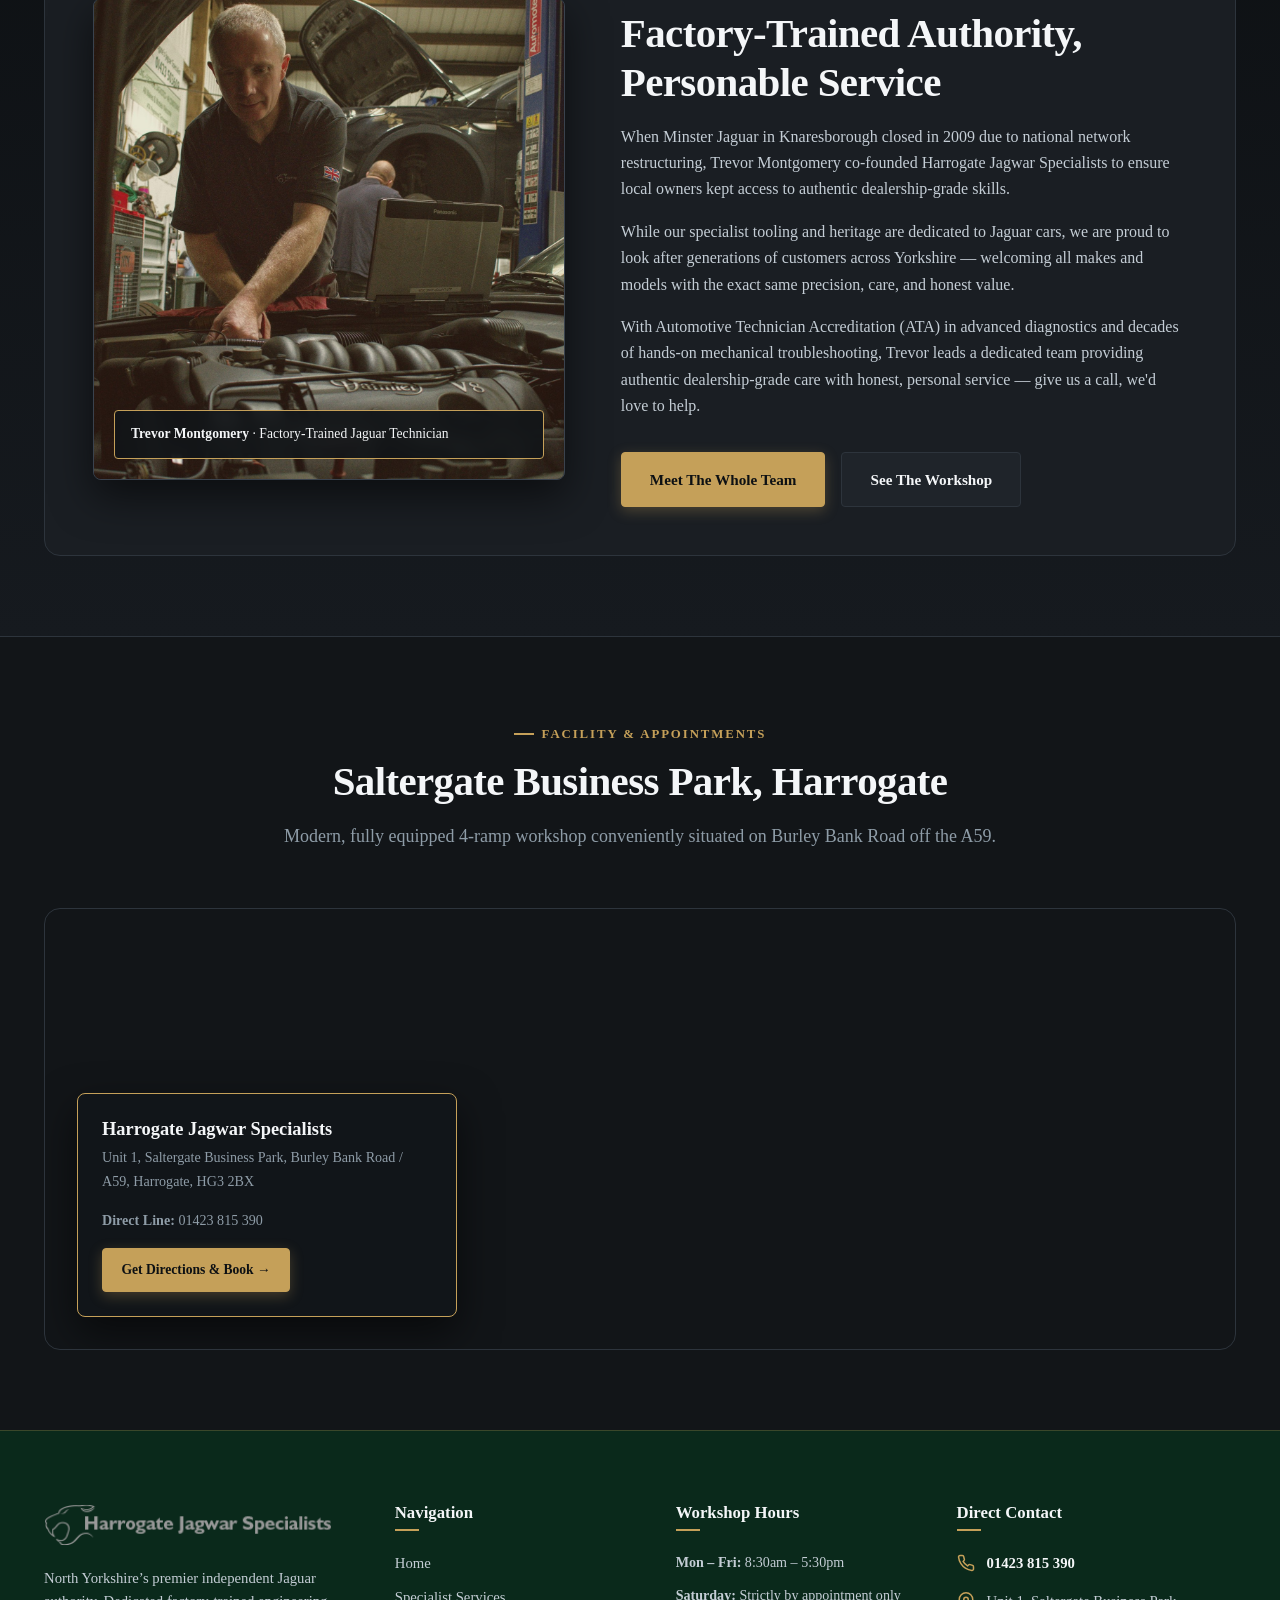
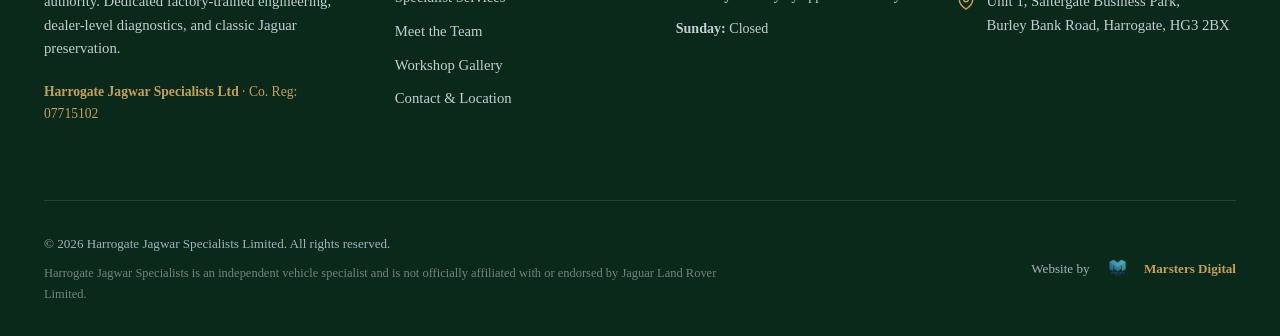
==== commit d71705fd: "Remove all mentions of courtesy cars across the site" ====
--- a/index.html
+++ b/index.html
@@ -138,7 +138,7 @@
             </div>
             <div class="trust-text">
               <strong>Prompt Turnaround</strong>
-              <span>Dedicated customer service and courtesy car options</span>
+              <span>Efficient workshop scheduling and clear communication</span>
             </div>
           </div>
         </div>
@@ -470,9 +470,6 @@
             <li><strong>Saturday:</strong> Strictly by appointment only</li>
             <li><strong>Sunday:</strong> Closed</li>
           </ul>
-          <p style="margin-top: 1rem; font-size: 0.82rem; color: var(--color-muted-text);">
-            Emergency vehicle recovery and courtesy car options available upon request.
-          </p>
         </div>
 
         <div class="footer-col">
--- a/css/styles.css
+++ b/css/styles.css
@@ -676,6 +676,13 @@
   gap: 1.5rem;
 }
 
+.values-grid,
+.trust-grid--3 {
+  display: grid;
+  grid-template-columns: repeat(3, 1fr);
+  gap: 1.5rem;
+}
+
 .trust-item {
   display: flex;
   align-items: center;
@@ -900,7 +907,7 @@
   width: 100%;
   height: 480px;
   object-fit: cover;
-  object-position: center top;
+  object-position: 65% 0%;
 }
 
 .team-lead-badge {
@@ -1563,7 +1570,9 @@
     gap: 2.5rem;
   }
 
-  .trust-grid {
+  .trust-grid,
+  .values-grid,
+  .trust-grid--3 {
     grid-template-columns: repeat(2, 1fr);
   }
 
@@ -1703,13 +1712,33 @@
     display: none;
   }
 
-  .trust-grid {
+  .trust-grid,
+  .values-grid,
+  .trust-grid--3 {
     grid-template-columns: 1fr;
     gap: 1rem;
   }
 
   .services-grid {
     grid-template-columns: 1fr;
+  }
+
+  .team-lead-showcase {
+    padding: 1.5rem;
+    gap: 1.5rem;
+  }
+
+  .team-lead-media img {
+    height: clamp(320px, 90vw, 380px);
+    object-position: 65% 3%;
+  }
+
+  .team-lead-badge {
+    bottom: 0.85rem;
+    left: 0.85rem;
+    right: 0.85rem;
+    padding: 0.55rem 0.75rem;
+    font-size: 0.8rem;
   }
 
   .team-grid {
